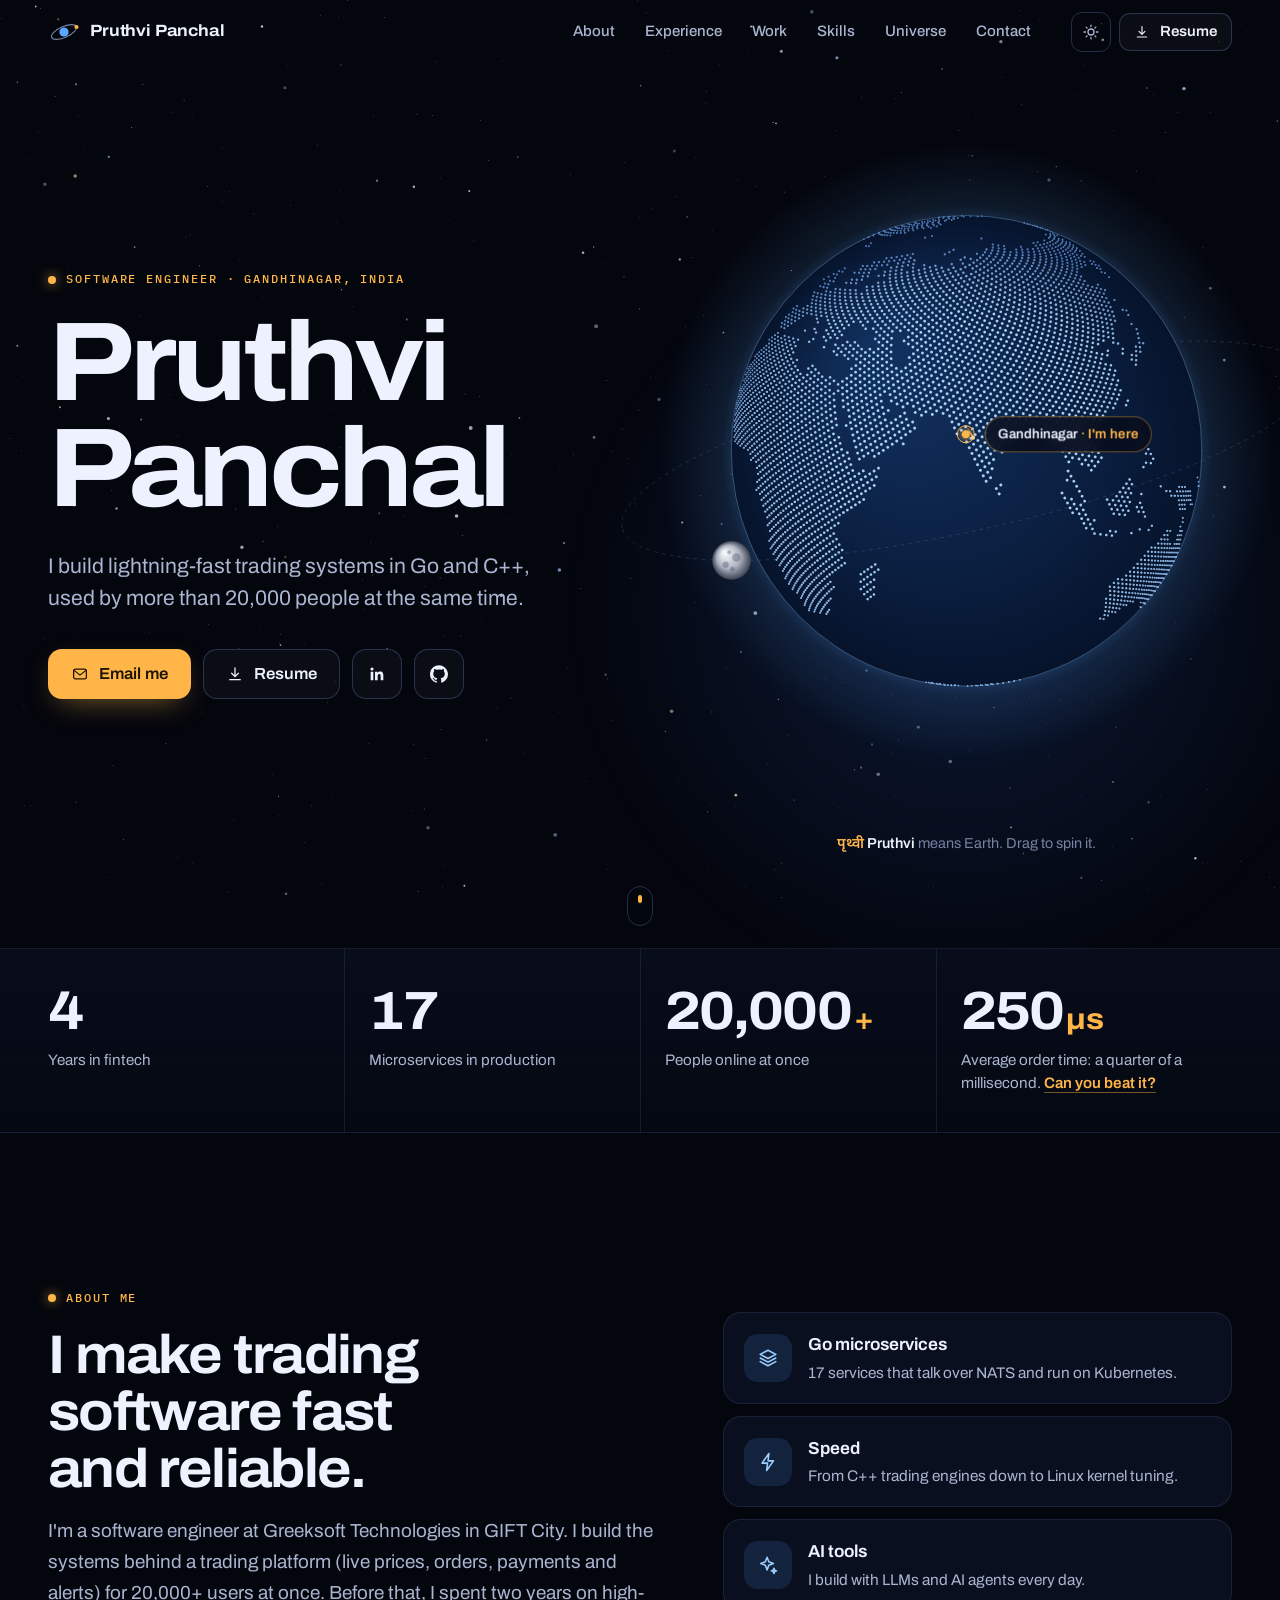
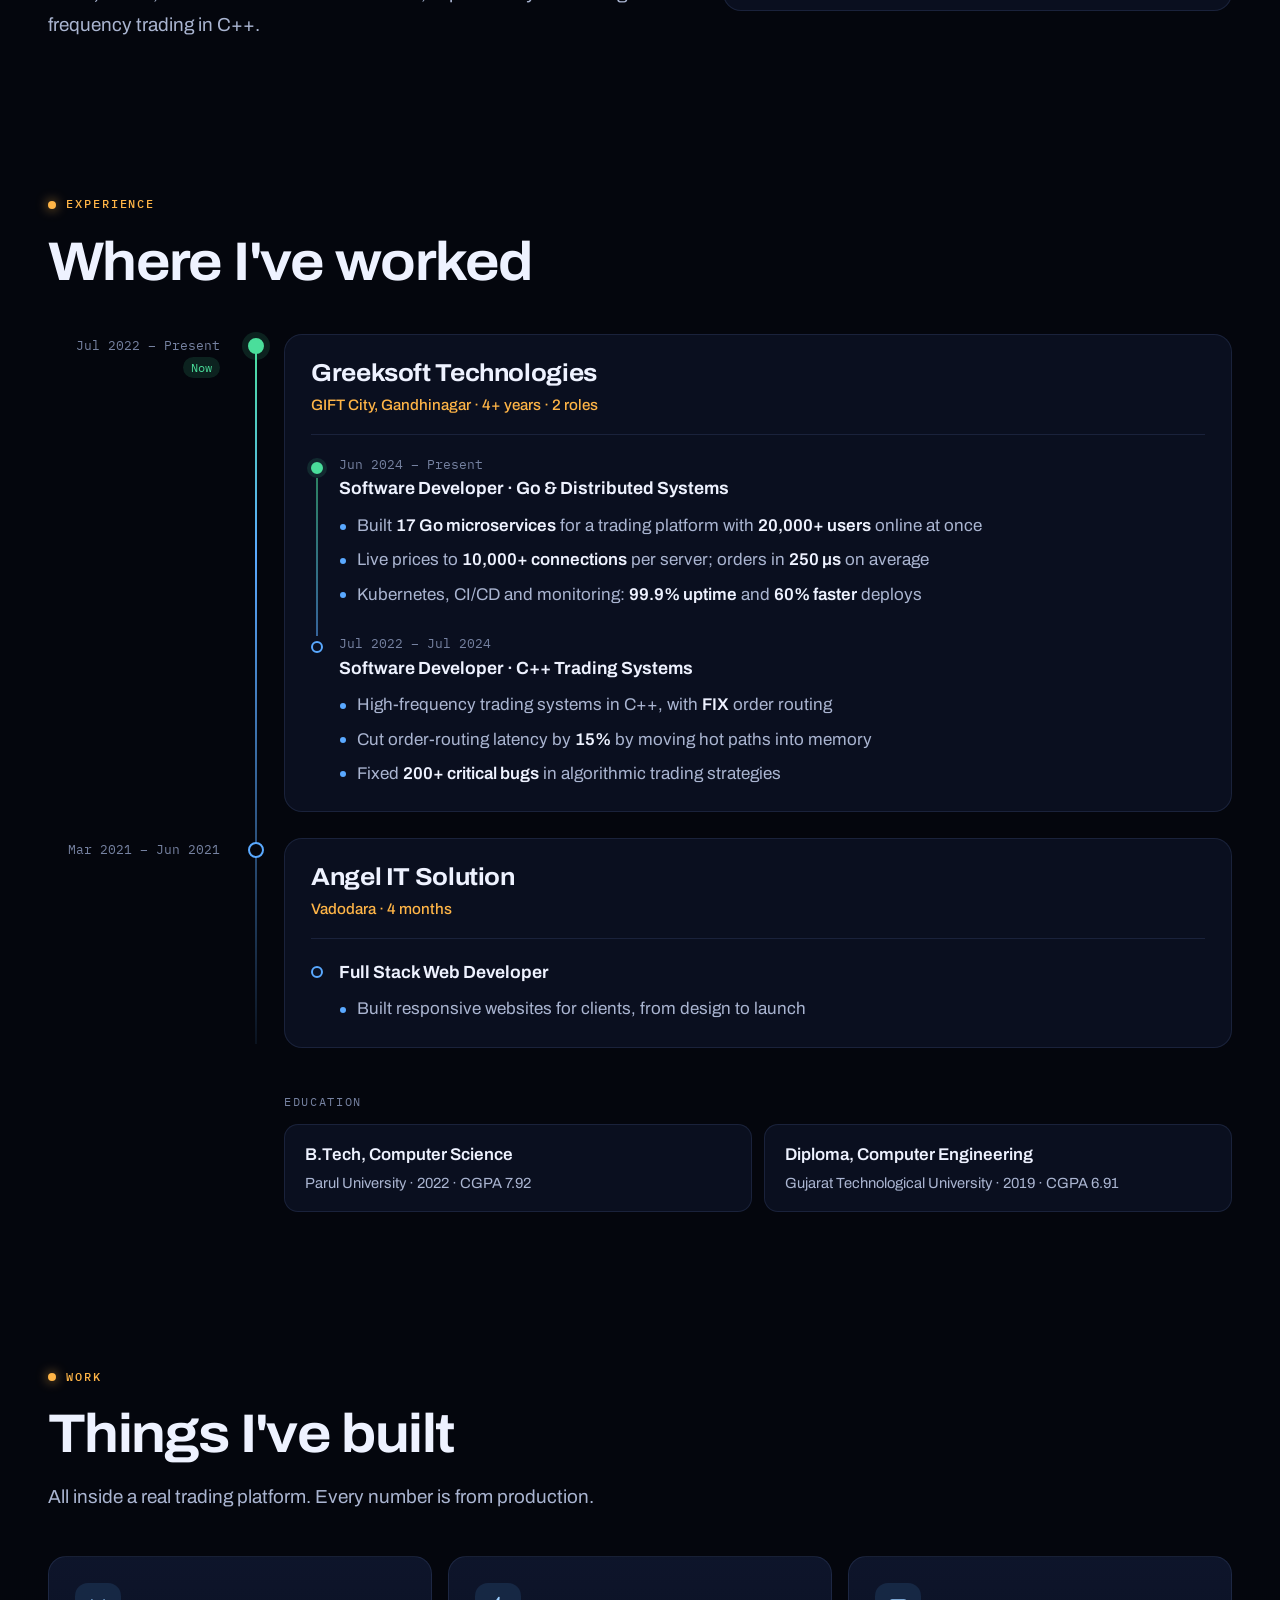
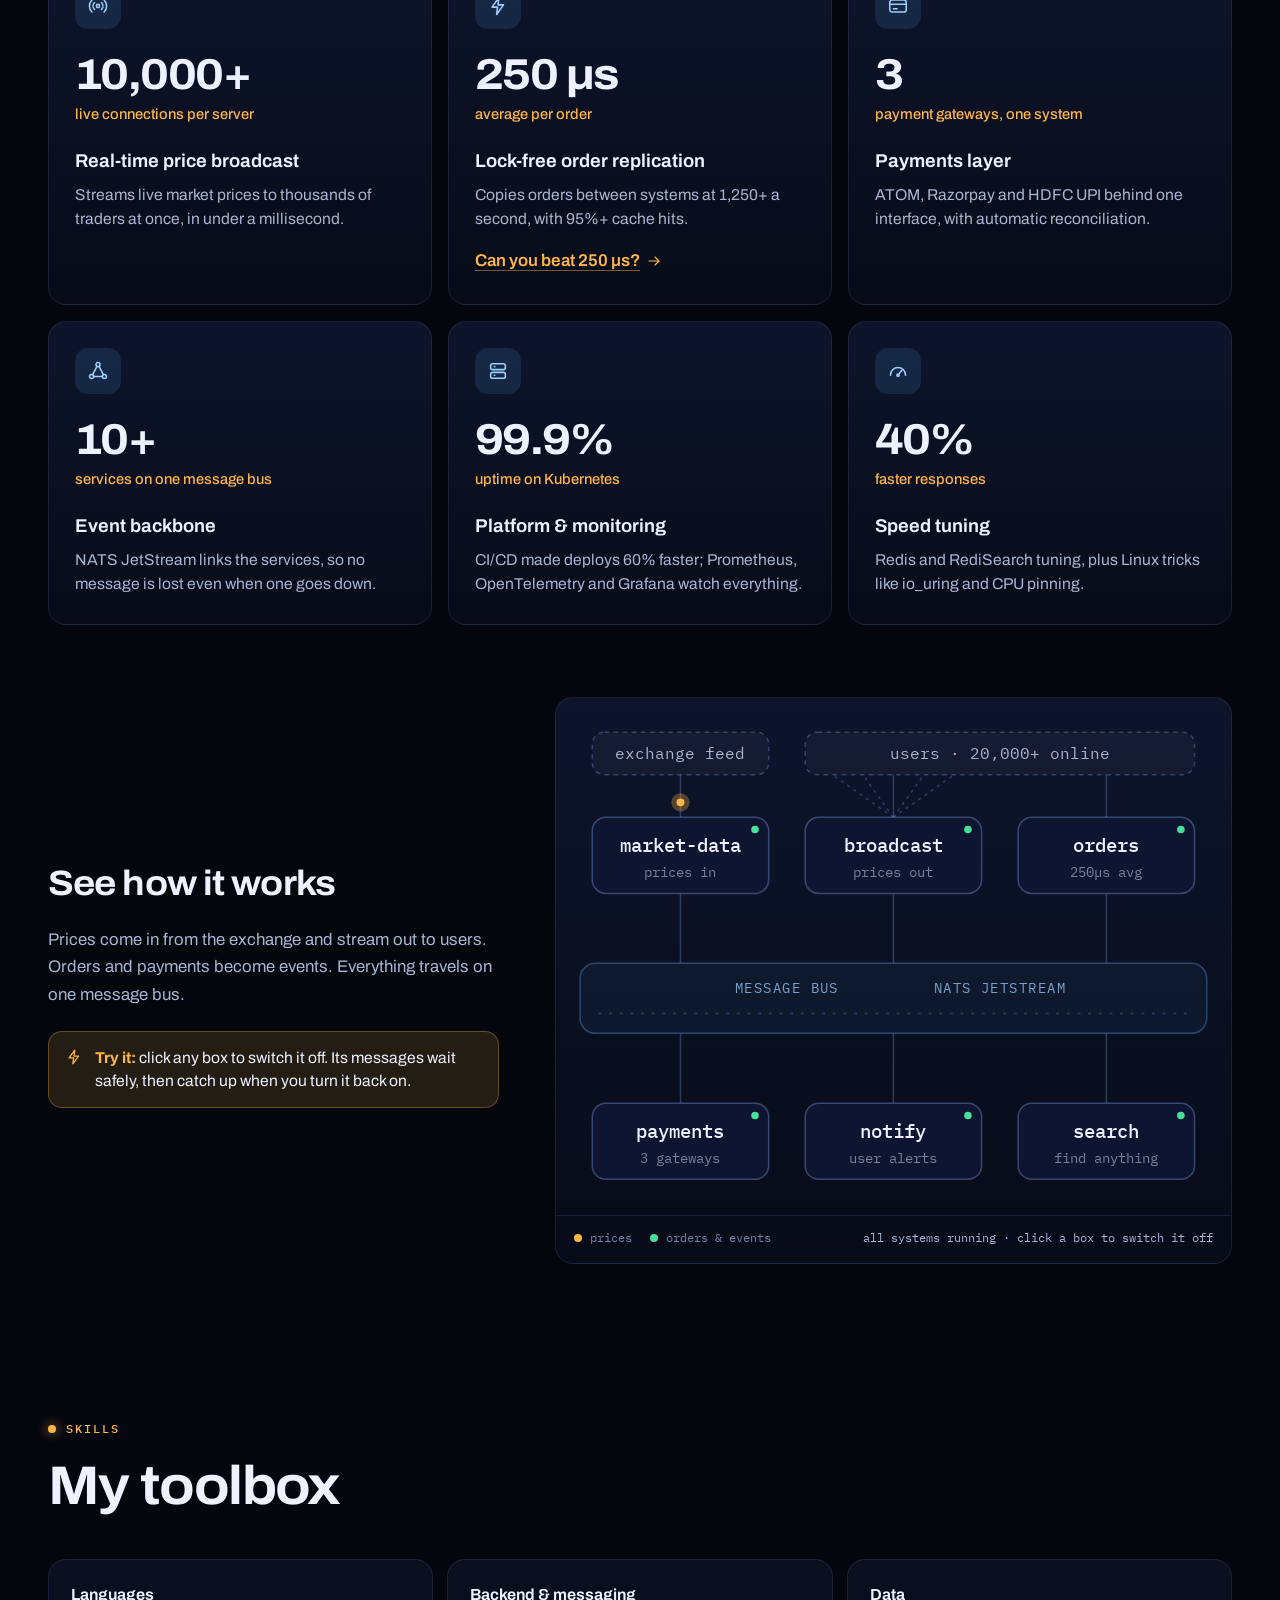
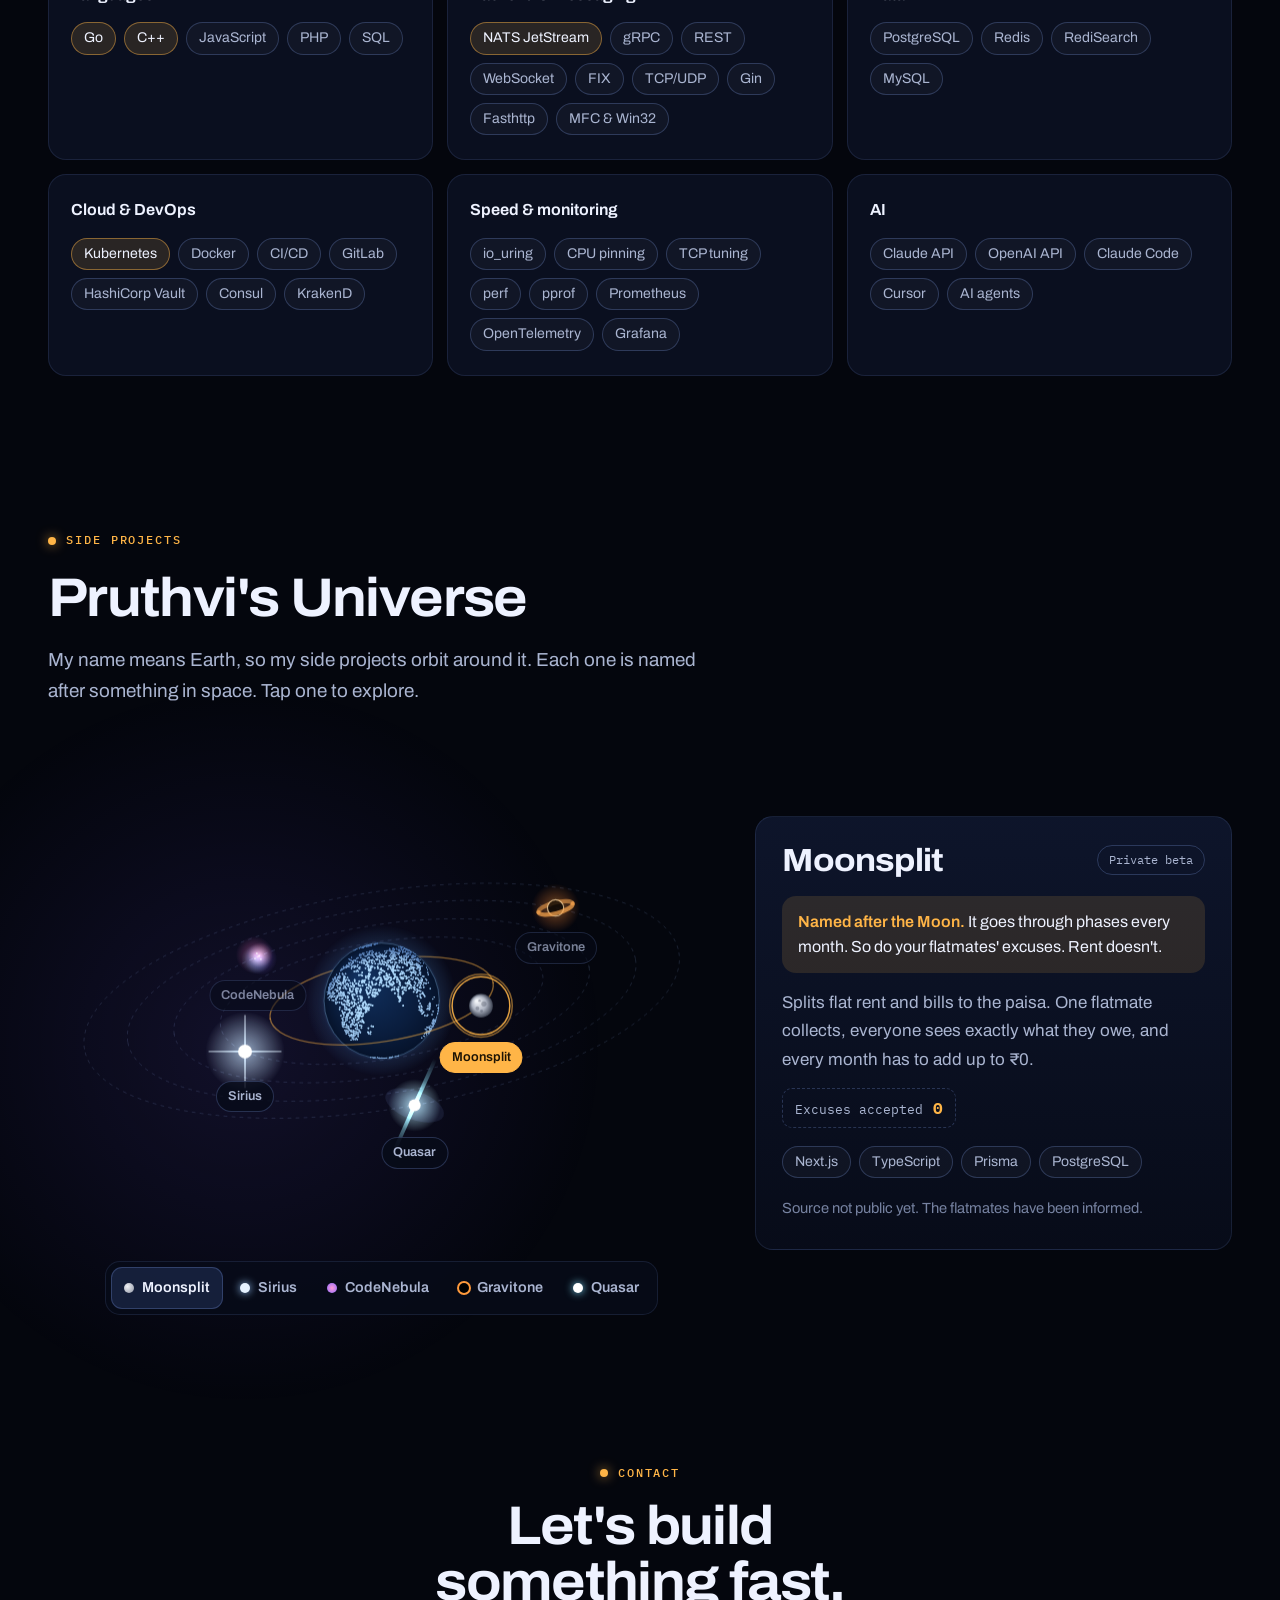
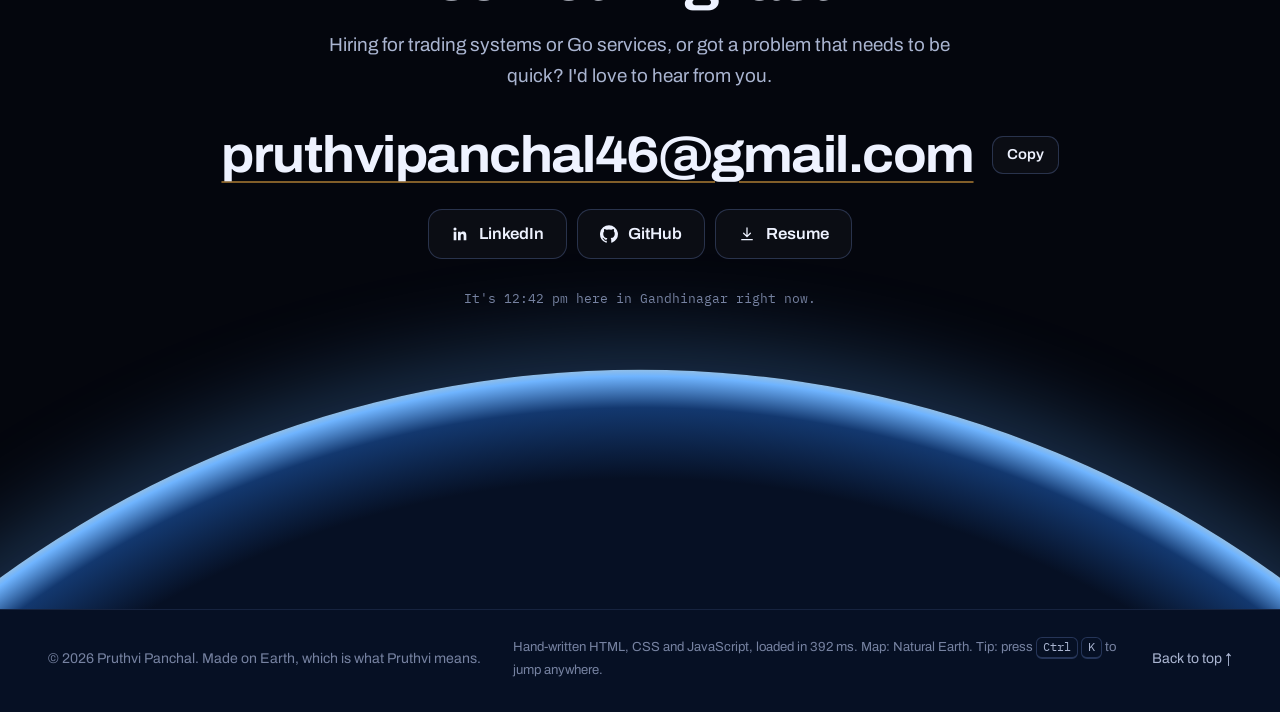
==== index.html @ 4b70c5c8 "Launch portfolio Pruthvi means Earth, so the site opens on a spinning dotted Earth with Gandhinagar " ====
<!doctype html>
<html lang="en">
<head>
  <meta charset="utf-8">
  <meta name="viewport" content="width=device-width, initial-scale=1">
  <title>Pruthvi Panchal | Software Engineer, Go &amp; C++ Trading Systems</title>
  <meta name="description" content="Software engineer with 4 years in fintech. I build real-time trading systems in Go and C++: 17 microservices serving 20,000+ people at once, with orders handled in 250 microseconds.">
  <meta name="author" content="Pruthvi Panchal">
  <link rel="canonical" href="https://pruthvip.tech/">
  <meta name="color-scheme" content="dark light">
  <meta name="theme-color" content="#04060D">

  <meta property="og:type" content="profile">
  <meta property="og:site_name" content="pruthvip.tech">
  <meta property="og:url" content="https://pruthvip.tech/">
  <meta property="og:title" content="Pruthvi Panchal | Software Engineer">
  <meta property="og:description" content="I build lightning-fast trading systems in Go and C++: 17 microservices, 20,000+ people online at once, 250µs per order.">
  <meta property="og:image" content="https://pruthvip.tech/assets/og-image.png">
  <meta property="og:image:width" content="1200">
  <meta property="og:image:height" content="630">
  <meta property="og:image:alt" content="Pruthvi Panchal, software engineer, beside a glowing dotted Earth with Gandhinagar marked">
  <meta property="profile:first_name" content="Pruthvi">
  <meta property="profile:last_name" content="Panchal">
  <meta name="twitter:card" content="summary_large_image">
  <meta name="twitter:title" content="Pruthvi Panchal | Software Engineer">
  <meta name="twitter:description" content="I build lightning-fast trading systems in Go and C++: 17 microservices, 20,000+ people online at once, 250µs per order.">
  <meta name="twitter:image" content="https://pruthvip.tech/assets/og-image.png">

  <link rel="icon" href="favicon.ico" sizes="32x32">
  <link rel="icon" href="favicon.svg" type="image/svg+xml">
  <link rel="apple-touch-icon" href="apple-touch-icon.png">

  <link rel="preconnect" href="https://fonts.googleapis.com">
  <link rel="preconnect" href="https://fonts.gstatic.com" crossorigin>
  <link rel="stylesheet" href="https://fonts.googleapis.com/css2?family=Archivo:wdth,wght@62..125,100..900&family=IBM+Plex+Mono:wght@400;500&display=swap">
  <link rel="stylesheet" href="https://fonts.googleapis.com/css2?family=Noto+Sans+Devanagari:wght@600&text=%E0%A4%AA%E0%A5%83%E0%A4%A5%E0%A5%8D%E0%A4%B5%E0%A5%80&display=swap">
  <link rel="stylesheet" href="assets/css/style.css">

  <script>
    // Interactive extras only show once scripts run. A saved light theme applies
    // before first paint, so the page never flashes the wrong colours.
    (function () {
      document.documentElement.classList.add('js');
      try { if (localStorage.getItem('pu-theme') === 'light') document.documentElement.setAttribute('data-theme', 'light'); } catch (e) {}
    })();
  </script>
  <script src="assets/js/earth-data.js" defer></script>
  <script src="assets/js/main.js" defer></script>

  <script type="application/ld+json">
  {
    "@context": "https://schema.org",
    "@type": "Person",
    "name": "Pruthvi Panchal",
    "url": "https://pruthvip.tech/",
    "image": "https://pruthvip.tech/assets/og-image.png",
    "jobTitle": "Software Engineer",
    "worksFor": { "@type": "Organization", "name": "Greeksoft Technologies" },
    "address": { "@type": "PostalAddress", "addressLocality": "Gandhinagar", "addressRegion": "Gujarat", "addressCountry": "IN" },
    "email": "mailto:pruthvipanchal46@gmail.com",
    "alumniOf": [
      { "@type": "CollegeOrUniversity", "name": "Parul University" },
      { "@type": "CollegeOrUniversity", "name": "Gujarat Technological University" }
    ],
    "knowsAbout": ["Go", "C++", "Distributed systems", "Microservices", "Low-latency systems", "High-frequency trading", "NATS JetStream", "Kubernetes", "Redis", "PostgreSQL", "FIX protocol"],
    "sameAs": ["https://linkedin.com/in/pruthvipanchal", "https://github.com/pruthvipanchal"]
  }
  </script>
</head>
<body>
  <svg class="sprite" aria-hidden="true" focusable="false">
    <symbol id="i-arrow-r" viewBox="0 0 24 24"><path d="M4.5 12h15M13.5 6l6 6-6 6"/></symbol>
    <symbol id="i-arrow-ur" viewBox="0 0 24 24"><path d="M7 17 17 7M8.5 7H17v8.5"/></symbol>
    <symbol id="i-download" viewBox="0 0 24 24"><path d="M12 4v11.5M7.5 11 12 15.5 16.5 11M5 19.5h14"/></symbol>
    <symbol id="i-sun" viewBox="0 0 24 24"><circle cx="12" cy="12" r="4"/><path d="M12 2.75v2M12 19.25v2M5.46 5.46l1.41 1.41M17.13 17.13l1.41 1.41M2.75 12h2M19.25 12h2M5.46 18.54l1.41-1.41M17.13 6.87l1.41-1.41"/></symbol>
    <symbol id="i-moon" viewBox="0 0 24 24"><path d="M20 14.6A8.25 8.25 0 0 1 9.4 4 8.25 8.25 0 1 0 20 14.6Z"/></symbol>
    <symbol id="i-menu" viewBox="0 0 24 24"><path d="M4 8h16M4 16h16"/></symbol>
    <symbol id="i-close" viewBox="0 0 24 24"><path d="M6 6l12 12M18 6 6 18"/></symbol>
    <symbol id="i-mail" viewBox="0 0 24 24"><rect x="3.5" y="5.5" width="17" height="13" rx="2.5"/><path d="m4.5 7.5 7.5 6 7.5-6"/></symbol>
    <symbol id="i-terminal" viewBox="0 0 24 24"><path d="M4.5 7.5 9 12l-4.5 4.5M11.5 16.5h8"/></symbol>
    <symbol id="i-rotate" viewBox="0 0 24 24"><path d="M20 12a8 8 0 1 1-2.34-5.66"/><path d="M20 4.5v4h-4"/></symbol>
    <symbol id="i-broadcast" viewBox="0 0 24 24"><circle cx="12" cy="12" r="1.8"/><path d="M8.2 15.8a5.4 5.4 0 0 1 0-7.6M15.8 8.2a5.4 5.4 0 0 1 0 7.6M5.4 18.6a9.3 9.3 0 0 1 0-13.2M18.6 5.4a9.3 9.3 0 0 1 0 13.2"/></symbol>
    <symbol id="i-bolt" viewBox="0 0 24 24"><path d="M13 2.75 5.5 13.25h6l-1 8 7.5-10.5h-6l1-8Z"/></symbol>
    <symbol id="i-card" viewBox="0 0 24 24"><rect x="3" y="5.5" width="18" height="13" rx="2.5"/><path d="M3 10h18M7 15h4"/></symbol>
    <symbol id="i-network" viewBox="0 0 24 24"><circle cx="12" cy="5" r="2.2"/><circle cx="5" cy="18" r="2.2"/><circle cx="19" cy="18" r="2.2"/><path d="M10.9 6.9 6.1 16M13.1 6.9 17.9 16M7.2 18h9.6"/></symbol>
    <symbol id="i-server" viewBox="0 0 24 24"><rect x="4" y="4" width="16" height="6.5" rx="2"/><rect x="4" y="13.5" width="16" height="6.5" rx="2"/><path d="M8 7.25h.5M8 16.75h.5"/></symbol>
    <symbol id="i-gauge" viewBox="0 0 24 24"><path d="M3.75 16.5a8.25 8.25 0 1 1 16.5 0"/><path d="m12 16.5 4.25-5.25"/><circle cx="12" cy="16.5" r="1.25"/></symbol>
    <symbol id="i-layers" viewBox="0 0 24 24"><path d="m12 3.5 8.5 4.5-8.5 4.5L3.5 8 12 3.5Z"/><path d="m3.5 12 8.5 4.5 8.5-4.5M3.5 16l8.5 4.5 8.5-4.5"/></symbol>
    <symbol id="i-spark" viewBox="0 0 24 24"><path d="M11 3.5l1.9 5 5 1.9-5 1.9-1.9 5-1.9-5-5-1.9 5-1.9 1.9-5Z"/><path d="M18.5 15.5l.8 2.1 2.1.8-2.1.8-.8 2.1-.8-2.1-2.1-.8 2.1-.8.8-2.1Z"/></symbol>
    <symbol id="i-github" viewBox="0 0 24 24"><path fill="currentColor" stroke="none" d="M12 .3a12 12 0 0 0-3.8 23.38c.6.12.82-.26.82-.58v-2.04c-3.34.73-4.04-1.61-4.04-1.61-.55-1.39-1.34-1.76-1.34-1.76-1.09-.74.08-.73.08-.73 1.2.09 1.84 1.24 1.84 1.24 1.07 1.83 2.81 1.3 3.5 1 .1-.78.42-1.31.76-1.61-2.67-.3-5.47-1.33-5.47-5.93 0-1.31.47-2.38 1.24-3.22-.14-.3-.54-1.52.1-3.18 0 0 1-.32 3.3 1.23a11.5 11.5 0 0 1 6 0c2.28-1.55 3.29-1.23 3.29-1.23.64 1.66.24 2.88.12 3.18a4.65 4.65 0 0 1 1.23 3.22c0 4.61-2.8 5.63-5.48 5.92.42.36.81 1.1.81 2.22v3.29c0 .32.21.7.82.58A12 12 0 0 0 12 .3"/></symbol>
    <symbol id="i-linkedin" viewBox="0 0 24 24"><path fill="currentColor" stroke="none" d="M20.45 20.45h-3.56v-5.57c0-1.33-.02-3.04-1.85-3.04-1.85 0-2.13 1.45-2.13 2.94v5.67H9.35V9h3.41v1.56h.05c.48-.9 1.64-1.85 3.37-1.85 3.6 0 4.27 2.37 4.27 5.46v6.28ZM5.34 7.43a2.06 2.06 0 1 1 0-4.13 2.06 2.06 0 0 1 0 4.13Zm1.78 13.02H3.56V9h3.56v11.45Z"/></symbol>
  </svg>

  <a class="skip-link" href="#main">Skip to content</a>
  <canvas class="stars" data-stars aria-hidden="true"></canvas>

  <header class="bar" data-header>
    <div class="wrap bar-inner">
      <a class="mark" href="#top" aria-label="Pruthvi Panchal, back to top">
        <svg class="mark-svg" viewBox="0 0 32 32" aria-hidden="true">
          <ellipse class="mark-orbit" cx="16" cy="16" rx="13.5" ry="5.4" transform="rotate(-24 16 16)"/>
          <circle class="mark-earth" cx="16" cy="16" r="4.6"/>
          <circle class="mark-moon" cx="28.5" cy="11" r="2.1"/>
        </svg>
        <span class="mark-name">Pruthvi Panchal</span>
      </a>

      <nav class="nav" id="site-nav" aria-label="Primary">
        <ul>
          <li><a href="#about">About</a></li>
          <li><a href="#experience">Experience</a></li>
          <li><a href="#work">Work</a></li>
          <li><a href="#skills">Skills</a></li>
          <li><a href="#universe">Universe</a></li>
          <li><a href="#contact">Contact</a></li>
        </ul>
      </nav>

      <div class="bar-actions">
        <button class="icon-btn js-only" type="button" data-theme-toggle aria-label="Switch to light theme">
          <svg class="icon icon-sun" aria-hidden="true"><use href="#i-sun"/></svg>
          <svg class="icon icon-moon" aria-hidden="true"><use href="#i-moon"/></svg>
        </button>
        <a class="btn btn-small btn-ghost bar-resume" href="assets/Pruthvi-Panchal-Resume.pdf" download>
          <svg class="icon" aria-hidden="true"><use href="#i-download"/></svg>Resume
        </a>
        <button class="icon-btn menu-toggle js-only" type="button" data-menu-toggle aria-controls="site-nav" aria-expanded="false" aria-label="Open menu">
          <svg class="icon icon-menu" aria-hidden="true"><use href="#i-menu"/></svg>
          <svg class="icon icon-close" aria-hidden="true"><use href="#i-close"/></svg>
        </button>
      </div>
    </div>
  </header>

  <main id="main">
    <!-- Hero: Pruthvi means Earth, so the site opens on it -->
    <section class="hero" id="top" aria-labelledby="hero-title">
      <div class="wrap hero-grid">
        <div class="hero-copy">
          <p class="kicker hero-kicker">Software engineer · Gandhinagar, India</p>
          <h1 id="hero-title" class="hero-title"><span class="line"><span>Pruthvi</span></span><span class="line"><span>Panchal</span></span></h1>
          <p class="hero-lead">I build lightning-fast trading systems in Go and C++, used by more than 20,000 people at the same time.</p>
          <div class="hero-actions">
            <a class="btn btn-primary" href="mailto:pruthvipanchal46@gmail.com">
              <svg class="icon" aria-hidden="true"><use href="#i-mail"/></svg>Email me
            </a>
            <a class="btn btn-ghost" href="assets/Pruthvi-Panchal-Resume.pdf" download>
              <svg class="icon" aria-hidden="true"><use href="#i-download"/></svg>Resume
            </a>
            <a class="btn btn-ghost btn-square" href="https://linkedin.com/in/pruthvipanchal" target="_blank" rel="noopener" aria-label="LinkedIn profile">
              <svg class="icon" aria-hidden="true"><use href="#i-linkedin"/></svg>
            </a>
            <a class="btn btn-ghost btn-square" href="https://github.com/pruthvipanchal" target="_blank" rel="noopener" aria-label="GitHub profile">
              <svg class="icon" aria-hidden="true"><use href="#i-github"/></svg>
            </a>
          </div>
        </div>

        <div class="hero-earth" data-earth-stage>
          <canvas class="earth-canvas js-only" data-earth role="img" aria-label="A glowing dotted Earth, turned to show India, with Gandhinagar marked. Drag to spin it."></canvas>
          <button class="earth-pin js-only" type="button" data-pin hidden aria-describedby="pin-tip">
            <span class="pin-dot" aria-hidden="true"></span>
            <span class="pin-label">Gandhinagar <b>· I'm here</b></span>
          </button>
          <p class="pin-tip" id="pin-tip" role="tooltip" data-pin-tip hidden>Gandhinagar, Gujarat. I live here and work in GIFT City, India's international finance hub.</p>
          <div class="earth-fallback" aria-hidden="true"></div>
          <p class="earth-hint"><span class="deva" lang="hi">पृथ्वी</span> <b>Pruthvi</b> means Earth.<span class="js-only"> Drag to spin it.</span></p>
        </div>
      </div>
      <a class="scroll-cue" href="#about" aria-label="Scroll to About"><span></span></a>
    </section>

    <!-- At a glance -->
    <section class="stats" aria-label="At a glance">
      <div class="wrap stats-grid">
        <div class="stat" data-reveal>
          <p class="stat-num"><span data-count="4">4</span></p>
          <p class="stat-label">Years in fintech</p>
        </div>
        <div class="stat" data-reveal>
          <p class="stat-num"><span data-count="17">17</span></p>
          <p class="stat-label">Microservices in production</p>
        </div>
        <div class="stat" data-reveal>
          <p class="stat-num"><span data-count="20000">20,000</span><i>+</i></p>
          <p class="stat-label">People online at once</p>
        </div>
        <div class="stat" data-reveal>
          <p class="stat-num"><span data-count="250">250</span><i>µs</i></p>
          <p class="stat-label">Average order time: a quarter of a millisecond. <button class="link-btn js-only" type="button" data-race-open>Can you beat it?</button></p>
        </div>
      </div>
    </section>

    <!-- About -->
    <section class="section" id="about" aria-labelledby="about-title">
      <div class="wrap about-grid">
        <div data-reveal>
          <p class="kicker">About me</p>
          <h2 id="about-title">I make trading software fast and reliable.</h2>
          <p class="lead">I'm a software engineer at Greeksoft Technologies in GIFT City. I build the systems behind a trading platform (live prices, orders, payments and alerts) for 20,000+ users at once. Before that, I spent two years on high-frequency trading in C++.</p>
        </div>
        <ul class="focus">
          <li data-reveal>
            <span class="focus-icon"><svg class="icon" aria-hidden="true"><use href="#i-layers"/></svg></span>
            <div><h3>Go microservices</h3><p>17 services that talk over NATS and run on Kubernetes.</p></div>
          </li>
          <li data-reveal>
            <span class="focus-icon"><svg class="icon" aria-hidden="true"><use href="#i-bolt"/></svg></span>
            <div><h3>Speed</h3><p>From C++ trading engines down to Linux kernel tuning.</p></div>
          </li>
          <li data-reveal>
            <span class="focus-icon"><svg class="icon" aria-hidden="true"><use href="#i-spark"/></svg></span>
            <div><h3>AI tools</h3><p>I build with LLMs and AI agents every day.</p></div>
          </li>
        </ul>
      </div>
    </section>

    <!-- Experience -->
    <section class="section" id="experience" aria-labelledby="experience-title">
      <div class="wrap">
        <div class="section-head" data-reveal>
          <p class="kicker">Experience</p>
          <h2 id="experience-title">Where I've worked</h2>
        </div>

        <ol class="timeline">
          <li class="tl-item is-now" data-reveal>
            <p class="tl-when"><time datetime="2022-07">Jul 2022</time> – Present <span class="tl-badge">Now</span></p>
            <div class="tl-card">
              <div class="company">
                <h3>Greeksoft Technologies</h3>
                <p class="tl-org"><span>GIFT City, Gandhinagar</span> · <span>4+ years</span> · <span>2 roles</span></p>
              </div>
              <ol class="roles">
                <li class="role is-now">
                  <p class="role-when"><time datetime="2024-06">Jun 2024</time> – Present</p>
                  <h4>Software Developer · Go &amp; Distributed Systems</h4>
                  <ul>
                    <li>Built <b>17 Go microservices</b> for a trading platform with <b>20,000+ users</b> online at once</li>
                    <li>Live prices to <b>10,000+ connections</b> per server; orders in <b>250 µs</b> on average</li>
                    <li>Kubernetes, CI/CD and monitoring: <b>99.9% uptime</b> and <b>60% faster</b> deploys</li>
                  </ul>
                </li>
                <li class="role">
                  <p class="role-when"><time datetime="2022-07">Jul 2022</time> – <time datetime="2024-07">Jul 2024</time></p>
                  <h4>Software Developer · C++ Trading Systems</h4>
                  <ul>
                    <li>High-frequency trading systems in C++, with <b>FIX</b> order routing</li>
                    <li>Cut order-routing latency by <b>15%</b> by moving hot paths into memory</li>
                    <li>Fixed <b>200+ critical bugs</b> in algorithmic trading strategies</li>
                  </ul>
                </li>
              </ol>
            </div>
          </li>
          <li class="tl-item" data-reveal>
            <p class="tl-when"><time datetime="2021-03">Mar 2021</time> – <time datetime="2021-06">Jun 2021</time></p>
            <div class="tl-card">
              <div class="company">
                <h3>Angel IT Solution</h3>
                <p class="tl-org"><span>Vadodara</span> · <span>4 months</span></p>
              </div>
              <ol class="roles">
                <li class="role">
                  <h4>Full Stack Web Developer</h4>
                  <ul>
                    <li>Built responsive websites for clients, from design to launch</li>
                  </ul>
                </li>
              </ol>
            </div>
          </li>
        </ol>

        <div class="edu" data-reveal>
          <p class="edu-title">Education</p>
          <ul>
            <li><b>B.Tech, Computer Science</b><span>Parul University · 2022 · CGPA 7.92</span></li>
            <li><b>Diploma, Computer Engineering</b><span>Gujarat Technological University · 2019 · CGPA 6.91</span></li>
          </ul>
        </div>
      </div>
    </section>

    <!-- Work -->
    <section class="section" id="work" aria-labelledby="work-title">
      <div class="wrap">
        <div class="section-head" data-reveal>
          <p class="kicker">Work</p>
          <h2 id="work-title">Things I've built</h2>
          <p class="lead">All inside a real trading platform. Every number is from production.</p>
        </div>

        <ul class="cards">
          <li class="card" data-reveal>
            <span class="card-icon"><svg class="icon" aria-hidden="true"><use href="#i-broadcast"/></svg></span>
            <p class="card-num">10,000+</p>
            <p class="card-unit">live connections per server</p>
            <h3>Real-time price broadcast</h3>
            <p>Streams live market prices to thousands of traders at once, in under a millisecond.</p>
          </li>
          <li class="card" data-reveal>
            <span class="card-icon"><svg class="icon" aria-hidden="true"><use href="#i-bolt"/></svg></span>
            <p class="card-num">250 µs</p>
            <p class="card-unit">average per order</p>
            <h3>Lock-free order replication</h3>
            <p>Copies orders between systems at 1,250+ a second, with 95%+ cache hits.</p>
            <button class="link-btn js-only" type="button" data-race-open>Can you beat 250 µs?<svg class="icon" aria-hidden="true"><use href="#i-arrow-r"/></svg></button>
          </li>
          <li class="card" data-reveal>
            <span class="card-icon"><svg class="icon" aria-hidden="true"><use href="#i-card"/></svg></span>
            <p class="card-num">3</p>
            <p class="card-unit">payment gateways, one system</p>
            <h3>Payments layer</h3>
            <p>ATOM, Razorpay and HDFC UPI behind one interface, with automatic reconciliation.</p>
          </li>
          <li class="card" data-reveal>
            <span class="card-icon"><svg class="icon" aria-hidden="true"><use href="#i-network"/></svg></span>
            <p class="card-num">10+</p>
            <p class="card-unit">services on one message bus</p>
            <h3>Event backbone</h3>
            <p>NATS JetStream links the services, so no message is lost even when one goes down.</p>
          </li>
          <li class="card" data-reveal>
            <span class="card-icon"><svg class="icon" aria-hidden="true"><use href="#i-server"/></svg></span>
            <p class="card-num">99.9%</p>
            <p class="card-unit">uptime on Kubernetes</p>
            <h3>Platform &amp; monitoring</h3>
            <p>CI/CD made deploys 60% faster; Prometheus, OpenTelemetry and Grafana watch everything.</p>
          </li>
          <li class="card" data-reveal>
            <span class="card-icon"><svg class="icon" aria-hidden="true"><use href="#i-gauge"/></svg></span>
            <p class="card-num">40%</p>
            <p class="card-unit">faster responses</p>
            <h3>Speed tuning</h3>
            <p>Redis and RediSearch tuning, plus Linux tricks like io_uring and CPU pinning.</p>
          </li>
        </ul>

        <div class="how">
          <div class="how-copy" data-reveal>
            <h3>See how it works</h3>
            <p>Prices come in from the exchange and stream out to users. Orders and payments become events. Everything travels on one message bus.</p>
            <p class="how-try js-only"><svg class="icon" aria-hidden="true"><use href="#i-bolt"/></svg><span><b>Try it:</b> click any box to switch it off. Its messages wait safely, then catch up when you turn it back on.</span></p>
          </div>

          <figure class="topo" data-reveal aria-label="Diagram of the trading platform: market data and order events moving between Go microservices over a NATS JetStream bus">
            <svg class="topo-svg" viewBox="0 0 420 316" aria-hidden="true">
              <g class="t-links">
                <path d="M70 36V64M210 36V64M350 36V64M70 114V160M210 114V160M350 114V160M70 206V252M210 206V252M350 206V252"/>
                <path class="t-fan" d="M210 64L170 36M210 64L190 36M210 64L230 36M210 64L250 36"/>
              </g>
              <g class="t-ext">
                <rect x="12" y="8" width="116" height="28" rx="8"/>
                <text x="70" y="25.7">exchange feed</text>
                <rect x="152" y="8" width="256" height="28" rx="8"/>
                <text x="280" y="25.7">users · 20,000+ online</text>
              </g>
              <rect class="t-bus" x="4" y="160" width="412" height="46" rx="10"/>
              <text class="t-bus-label" x="140" y="179.3">MESSAGE BUS</text>
              <text class="t-bus-label" x="280" y="179.3">NATS JETSTREAM</text>
              <path class="t-lane" d="M16 193H404"/>

              <g class="t-node" data-node="md"><rect x="12" y="64" width="116" height="50" rx="9"/><text class="t-name" x="70" y="87">market-data</text><text class="t-sub" x="70" y="103">prices in</text><circle class="t-ok" cx="119" cy="72" r="2.5"/></g>
              <g class="t-node" data-node="bc"><rect x="152" y="64" width="116" height="50" rx="9"/><text class="t-name" x="210" y="87">broadcast</text><text class="t-sub" x="210" y="103">prices out</text><circle class="t-ok" cx="259" cy="72" r="2.5"/></g>
              <g class="t-node" data-node="or"><rect x="292" y="64" width="116" height="50" rx="9"/><text class="t-name" x="350" y="87">orders</text><text class="t-sub" x="350" y="103">250µs avg</text><circle class="t-ok" cx="399" cy="72" r="2.5"/></g>
              <g class="t-node" data-node="pay"><rect x="12" y="252" width="116" height="50" rx="9"/><text class="t-name" x="70" y="275">payments</text><text class="t-sub" x="70" y="291">3 gateways</text><circle class="t-ok" cx="119" cy="260" r="2.5"/></g>
              <g class="t-node" data-node="nt"><rect x="152" y="252" width="116" height="50" rx="9"/><text class="t-name" x="210" y="275">notify</text><text class="t-sub" x="210" y="291">user alerts</text><circle class="t-ok" cx="259" cy="260" r="2.5"/></g>
              <g class="t-node" data-node="sr"><rect x="292" y="252" width="116" height="50" rx="9"/><text class="t-name" x="350" y="275">search</text><text class="t-sub" x="350" y="291">find anything</text><circle class="t-ok" cx="399" cy="260" r="2.5"/></g>

              <g class="t-packets"></g>
            </svg>
            <figcaption class="topo-foot">
              <span class="legend"><i class="lg lg-md"></i>prices</span>
              <span class="legend"><i class="lg lg-ev"></i>orders &amp; events</span>
              <span class="topo-note" data-topo-status>all systems running</span>
            </figcaption>
          </figure>
        </div>
      </div>
    </section>

    <!-- Skills -->
    <section class="section" id="skills" aria-labelledby="skills-title">
      <div class="wrap">
        <div class="section-head" data-reveal>
          <p class="kicker">Skills</p>
          <h2 id="skills-title">My toolbox</h2>
        </div>

        <div class="skills">
          <div class="skill-group" data-reveal>
            <h3>Languages</h3>
            <ul class="chips"><li class="is-key">Go</li><li class="is-key">C++</li><li>JavaScript</li><li>PHP</li><li>SQL</li></ul>
          </div>
          <div class="skill-group" data-reveal>
            <h3>Backend &amp; messaging</h3>
            <ul class="chips"><li class="is-key">NATS JetStream</li><li>gRPC</li><li>REST</li><li>WebSocket</li><li>FIX</li><li>TCP/UDP</li><li>Gin</li><li>Fasthttp</li><li>MFC &amp; Win32</li></ul>
          </div>
          <div class="skill-group" data-reveal>
            <h3>Data</h3>
            <ul class="chips"><li>PostgreSQL</li><li>Redis</li><li>RediSearch</li><li>MySQL</li></ul>
          </div>
          <div class="skill-group" data-reveal>
            <h3>Cloud &amp; DevOps</h3>
            <ul class="chips"><li class="is-key">Kubernetes</li><li>Docker</li><li>CI/CD</li><li>GitLab</li><li>HashiCorp Vault</li><li>Consul</li><li>KrakenD</li></ul>
          </div>
          <div class="skill-group" data-reveal>
            <h3>Speed &amp; monitoring</h3>
            <ul class="chips"><li>io_uring</li><li>CPU pinning</li><li>TCP tuning</li><li>perf</li><li>pprof</li><li>Prometheus</li><li>OpenTelemetry</li><li>Grafana</li></ul>
          </div>
          <div class="skill-group" data-reveal>
            <h3>AI</h3>
            <ul class="chips"><li>Claude API</li><li>OpenAI API</li><li>Claude Code</li><li>Cursor</li><li>AI agents</li></ul>
          </div>
        </div>
      </div>
    </section>

    <!-- Pruthvi's Universe: side projects orbit the Earth -->
    <section class="section universe" id="universe" aria-labelledby="universe-title">
      <div class="wrap">
        <div class="section-head" data-reveal>
          <p class="kicker">Side projects</p>
          <h2 id="universe-title">Pruthvi's Universe</h2>
          <p class="lead">My name means Earth, so my side projects orbit around it. Each one is named after something in space.<span class="js-only"> Tap one to explore.</span></p>
        </div>

        <div class="uni">
          <div class="uni-main">
            <div class="orbit-stage js-only" data-orbit-stage>
              <canvas class="orbit-canvas" data-orbit aria-hidden="true"></canvas>
              <div class="orbit-labels" data-orbit-labels></div>
            </div>

            <div class="tabs js-only" role="tablist" aria-label="Side projects" data-tabs>
              <button type="button" role="tab" id="tab-moonsplit" aria-controls="moonsplit" aria-selected="true" data-tab="moonsplit"><i class="tab-dot dot-moon"></i>Moonsplit</button>
              <button type="button" role="tab" id="tab-sirius" aria-controls="sirius" aria-selected="false" tabindex="-1" data-tab="sirius"><i class="tab-dot dot-star"></i>Sirius</button>
              <button type="button" role="tab" id="tab-codenebula" aria-controls="codenebula" aria-selected="false" tabindex="-1" data-tab="codenebula"><i class="tab-dot dot-nebula"></i>CodeNebula</button>
              <button type="button" role="tab" id="tab-gravitone" aria-controls="gravitone" aria-selected="false" tabindex="-1" data-tab="gravitone"><i class="tab-dot dot-hole"></i>Gravitone</button>
              <button type="button" role="tab" id="tab-quasar" aria-controls="quasar" aria-selected="false" tabindex="-1" data-tab="quasar"><i class="tab-dot dot-quasar"></i>Quasar</button>
            </div>
          </div>

          <div class="panels">
              <article class="project" id="moonsplit" role="tabpanel" aria-labelledby="tab-moonsplit" data-body="moon">
                <div class="project-top"><h3>Moonsplit</h3><span class="status">Private beta</span></div>
                <p class="named"><span>Named after the Moon.</span> It goes through phases every month. So do your flatmates' excuses. Rent doesn't.</p>
                <p>Splits flat rent and bills to the paisa. One flatmate collects, everyone sees exactly what they owe, and every month has to add up to ₹0.</p>
                <p class="fun"><span>Excuses accepted</span><b>0</b></p>
                <ul class="chips"><li>Next.js</li><li>TypeScript</li><li>Prisma</li><li>PostgreSQL</li></ul>
                <p class="project-note">Source not public yet. The flatmates have been informed.</p>
              </article>

              <article class="project" id="sirius" role="tabpanel" aria-labelledby="tab-sirius" data-body="star">
                <div class="project-top"><h3>Sirius</h3><span class="status is-live">Open source</span></div>
                <p class="named"><span>Named after the brightest star in the night sky.</span> It isn't the biggest, just well placed. That's what preparing does.</p>
                <p>My interview-prep notebook: notes with code and maths, flashcards that come back just before you'd forget, and instant search. Everything stays on your own computer.</p>
                <ul class="chips"><li>Go</li><li>Fiber</li><li>SQLite</li><li>React</li></ul>
                <p class="project-links"><a href="https://github.com/pruthvipanchal/Sirius" target="_blank" rel="noopener">Source code<svg class="icon" aria-hidden="true"><use href="#i-arrow-ur"/></svg></a></p>
              </article>

              <article class="project" id="codenebula" role="tabpanel" aria-labelledby="tab-codenebula" data-body="nebula">
                <div class="project-top"><h3>CodeNebula</h3><span class="status is-live">Live</span></div>
                <p class="named"><span>Named after a nebula, where stars are born.</span> This is where programmers start.</p>
                <p>Learn C++, Go and Python one concept at a time: 968 C++ concepts across eight standards, each with a real example you can run. Explore the C++ standards as a 3D galaxy, and run code right in your browser.</p>
                <ul class="chips"><li>C++</li><li>Go</li><li>Python</li><li>Next.js</li><li>Three.js</li></ul>
                <p class="project-links">
                  <a href="https://codenebula-dev.vercel.app/" target="_blank" rel="noopener">Open CodeNebula<svg class="icon" aria-hidden="true"><use href="#i-arrow-ur"/></svg></a>
                  <a href="https://pruthvipanchal.github.io/CodeNebula/" target="_blank" rel="noopener">Reference docs<svg class="icon" aria-hidden="true"><use href="#i-arrow-ur"/></svg></a>
                  <a href="https://github.com/pruthvipanchal/CodeNebula" target="_blank" rel="noopener">Source code<svg class="icon" aria-hidden="true"><use href="#i-arrow-ur"/></svg></a>
                </p>
              </article>

              <article class="project" id="gravitone" role="tabpanel" aria-labelledby="tab-gravitone" data-body="hole">
                <div class="project-top"><h3>Gravitone</h3><span class="status">Private beta</span></div>
                <p class="named"><span>Named after gravity + tone.</span> Gravity holds planets in one orbit; Gravitone holds every phone in the room on one beat.</p>
                <p>Turns every phone and laptop in a room into one big speaker, in sync to the millisecond. Nothing to install.</p>
                <ul class="chips"><li>Go</li><li>WebSocket</li><li>Web Audio</li><li>Next.js</li></ul>
                <p class="project-note">Built on the open-source <a href="https://github.com/freeman-jiang/beatsync" target="_blank" rel="noopener">Beatsync</a>, with a new Go server and design.</p>
              </article>

              <article class="project" id="quasar" role="tabpanel" aria-labelledby="tab-quasar" data-body="quasar">
                <div class="project-top"><h3>Quasar</h3><span class="status">Private MVP</span></div>
                <p class="named"><span>Named after quasars,</span> the brightest beacons in the universe, seen across billions of light-years.</p>
                <p>Scan a QR code and the links and notes you send from your phone appear on your laptop instantly, end-to-end encrypted.</p>
                <ul class="chips"><li>Go</li><li>WebRTC</li><li>WebCrypto</li><li>React</li></ul>
                <p class="project-note">Source not public yet. File sharing is next.</p>
              </article>
          </div>
        </div>
      </div>
    </section>

    <!-- Contact -->
    <section class="section contact" id="contact" aria-labelledby="contact-title">
      <div class="wrap contact-inner" data-reveal>
        <p class="kicker">Contact</p>
        <h2 id="contact-title">Let's build something fast.</h2>
        <p class="lead">Hiring for trading systems or Go services, or got a problem that needs to be quick? I'd love to hear from you.</p>
        <div class="contact-email">
          <a class="email-link" href="mailto:pruthvipanchal46@gmail.com">pruthvipanchal46@gmail.com</a>
          <button class="btn btn-small btn-ghost" type="button" data-copy="pruthvipanchal46@gmail.com">Copy</button>
          <span class="visually-hidden" role="status" data-copy-status></span>
        </div>
        <div class="contact-links">
          <a class="btn btn-ghost" href="https://linkedin.com/in/pruthvipanchal" target="_blank" rel="noopener"><svg class="icon" aria-hidden="true"><use href="#i-linkedin"/></svg>LinkedIn</a>
          <a class="btn btn-ghost" href="https://github.com/pruthvipanchal" target="_blank" rel="noopener"><svg class="icon" aria-hidden="true"><use href="#i-github"/></svg>GitHub</a>
          <a class="btn btn-ghost" href="assets/Pruthvi-Panchal-Resume.pdf" download><svg class="icon" aria-hidden="true"><use href="#i-download"/></svg>Resume</a>
        </div>
        <p class="contact-clock" data-clock>Based in Gandhinagar, India (IST, UTC+05:30)</p>
      </div>
      <div class="horizon" aria-hidden="true"></div>
    </section>
  </main>

  <footer class="foot">
    <div class="wrap foot-inner">
      <p>&copy; <span data-year>2026</span> Pruthvi Panchal. Made on Earth, which is what Pruthvi means.</p>
      <p class="foot-small">Hand-written HTML, CSS and JavaScript<span data-loadtime></span>. Map: Natural Earth.<span class="js-only foot-tip"> Tip: press <kbd>Ctrl</kbd> <kbd>K</kbd> to jump anywhere.</span></p>
      <a class="to-top" href="#top">Back to top ↑</a>
    </div>
  </footer>

  <!-- Command palette (Ctrl/⌘ + K or "/"), built by main.js -->
  <dialog class="palette" data-palette aria-label="Command palette">
    <div class="palette-box">
      <div class="palette-input">
        <svg class="icon" aria-hidden="true"><use href="#i-terminal"/></svg>
        <input type="text" data-palette-input role="combobox" aria-expanded="true" aria-controls="palette-list" aria-autocomplete="list" aria-label="Type a command" placeholder="Jump anywhere, open a project, or try “race”" autocomplete="off" spellcheck="false">
        <kbd>Esc</kbd>
      </div>
      <p class="palette-msg" data-palette-msg role="status" hidden></p>
      <ul class="palette-list" id="palette-list" role="listbox" aria-label="Commands" data-palette-list></ul>
      <p class="palette-foot"><span><kbd>↑</kbd> <kbd>↓</kbd> move</span><span><kbd>Enter</kbd> run</span><span class="palette-psst">psst: try “sudo”</span></p>
    </div>
  </dialog>

  <!-- "Can you beat 250µs?" reaction race -->
  <dialog class="race" data-race aria-labelledby="race-title">
    <div class="race-box">
      <div class="race-head">
        <h2 id="race-title">Can you beat 250 µs?</h2>
        <button class="icon-btn" type="button" data-race-close aria-label="Close"><svg class="icon" aria-hidden="true"><use href="#i-close"/></svg></button>
      </div>
      <p class="race-lead">My order system handles an order in 250 microseconds on average. Hit the pad the moment it turns green.</p>
      <button class="race-pad" type="button" data-race-pad data-state="idle">
        <span class="race-pad-big" data-race-big>Start</span>
        <span class="race-pad-small" data-race-small>Click, tap or press Space</span>
      </button>
      <p class="race-verdict" data-race-verdict role="status"></p>
      <dl class="race-stats">
        <div><dt>You</dt><dd data-race-you>—</dd></div>
        <div><dt>My order system</dt><dd>0.25 ms</dd></div>
        <div><dt>Your best</dt><dd data-race-best>—</dd></div>
      </dl>
    </div>
  </dialog>
</body>
</html>
---- assets/css/style.css ----
/* ==========================================================================
   pruthvip.tech: Pruthvi means Earth, so the site is a small planet.
   Night (dark) is the default; data-theme="light" on <html> switches to day.
   main.js draws the stars, the Earth and the projects' orbits.
   ========================================================================== */

:root {
  --font: "Archivo", ui-sans-serif, system-ui, -apple-system, "Segoe UI", Roboto, "Helvetica Neue", Arial, sans-serif;
  --mono: "IBM Plex Mono", ui-monospace, SFMono-Regular, "Cascadia Mono", Menlo, Consolas, monospace;
  --deva: "Noto Sans Devanagari", "Nirmala UI", Mangal, "Kohinoor Devanagari", sans-serif;

  color-scheme: dark;
  --bg: #04060d;
  --surface: rgba(17, 25, 48, .55);
  --surface-2: rgba(28, 40, 74, .7);
  --line: rgba(140, 170, 255, .12);
  --line-2: rgba(140, 170, 255, .24);
  --text: #eef2ff;
  --text-2: #aab5d1;
  --text-3: #7682a1;
  --blue: #5aa9ff;
  --blue-2: #9ccfff;
  --blue-soft: rgba(90, 169, 255, .13);
  --amber: #ffb547;
  --amber-2: #ffc96e;
  --amber-ink: #1d1404;
  --amber-text: #ffb547;
  --amber-soft: rgba(255, 181, 71, .13);
  --green: #4ade9b;
  --green-soft: rgba(74, 222, 155, .13);
  --red: #ff6b6b;
  --red-soft: rgba(255, 107, 107, .13);

  --bar-bg: rgba(4, 6, 13, .74);
  --bar-solid: rgba(4, 6, 13, .96);
  --hover: rgba(255, 255, 255, .05);
  --ghost: rgba(255, 255, 255, .03);
  --chip-strong: rgba(8, 12, 26, .8);
  --tip-bg: rgba(8, 12, 26, .95);
  --band: linear-gradient(180deg, rgba(14, 22, 44, .45), rgba(10, 16, 32, .25));
  --card-bg: linear-gradient(180deg, rgba(24, 36, 70, .52), rgba(12, 18, 36, .52));
  --card-glow: rgba(40, 110, 255, .55);
  --node-fill: #0d1530;
  --queue-fill: #1a0d14;
  --dot-fill: #0b1224;
  --foot-bg: #061024;
  --dialog-bg: #0a1022;
  --hero-glow: rgba(52, 120, 255, .17);
  --horizon: radial-gradient(closest-side, #061024 90%, #13386f 96.5%, #6fb4ff 99.4%, rgba(160, 210, 255, .9) 100%);
  --horizon-glow: rgba(90, 169, 255, .28);

  --bar-h: 64px;
  --radius: 18px;
  --ease: cubic-bezier(.2, .7, .2, 1);
}

/* Day: the same planet in daylight. */
:root[data-theme="light"] {
  color-scheme: light;
  --bg: #f3f6fc;
  --surface: rgba(255, 255, 255, .82);
  --surface-2: #ffffff;
  --line: rgba(22, 44, 96, .1);
  --line-2: rgba(22, 44, 96, .2);
  --text: #0b1530;
  --text-2: #42506f;
  --text-3: #5d6987;
  --blue: #1f6fe0;
  --blue-2: #1557c4;
  --blue-soft: rgba(31, 111, 224, .1);
  --amber-text: #a35a00;
  --amber-soft: rgba(255, 166, 40, .16);
  --green: #0e9a60;
  --green-soft: rgba(14, 154, 96, .12);
  --red: #d33a3a;
  --red-soft: rgba(211, 58, 58, .1);

  --bar-bg: rgba(243, 246, 252, .82);
  --bar-solid: rgba(243, 246, 252, .97);
  --hover: rgba(22, 44, 96, .05);
  --ghost: rgba(255, 255, 255, .7);
  --chip-strong: rgba(255, 255, 255, .94);
  --tip-bg: rgba(255, 255, 255, .98);
  --band: linear-gradient(180deg, rgba(255, 255, 255, .75), rgba(255, 255, 255, .45));
  --card-bg: linear-gradient(180deg, #ffffff, rgba(255, 255, 255, .86));
  --card-glow: rgba(31, 111, 224, .28);
  --node-fill: #ffffff;
  --queue-fill: #fff1f1;
  --dot-fill: #ffffff;
  --foot-bg: #e7eef9;
  --dialog-bg: #ffffff;
  --hero-glow: rgba(80, 140, 255, .16);
  --horizon: radial-gradient(closest-side, #dce9ff 88%, #a3c6ff 96%, #4f93f5 99.3%, rgba(120, 170, 255, .7) 100%);
  --horizon-glow: rgba(79, 147, 245, .25);
}
/* No stars in daylight. */
:root[data-theme="light"] .stars { display: none; }

/* Base ------------------------------------------------------------------ */

*, *::before, *::after { box-sizing: border-box; }

html {
  background: var(--bg);
  -webkit-text-size-adjust: 100%;
  text-size-adjust: 100%;
  scroll-padding-top: calc(var(--bar-h) + 12px);
}

@media (prefers-reduced-motion: no-preference) {
  html { scroll-behavior: smooth; }
}

body {
  margin: 0;
  color: var(--text);
  font-family: var(--font);
  font-size: 1.0625rem;
  line-height: 1.65;
  -webkit-font-smoothing: antialiased;
  -moz-osx-font-smoothing: grayscale;
  overflow-x: hidden;
}

h1, h2, h3, p, ul, ol, dl, dd, figure { margin: 0; }
h1, h2, h3 { font-weight: 650; text-wrap: balance; }
ul, ol { padding: 0; list-style: none; }
img, svg { display: block; max-width: 100%; }
a { color: inherit; text-decoration: none; }
button { font: inherit; color: inherit; background: none; border: 0; padding: 0; cursor: pointer; }
::selection { background: var(--amber); color: var(--amber-ink); }
:focus-visible { outline: 2px solid var(--amber); outline-offset: 3px; border-radius: 6px; }

.wrap { width: min(100% - 32px, 1200px); margin-inline: auto; }
@media (min-width: 640px) { .wrap { width: min(100% - 56px, 1200px); } }
@media (min-width: 1100px) { .wrap { width: min(100% - 96px, 1200px); } }

.sprite { position: absolute; width: 0; height: 0; overflow: hidden; }
[hidden] { display: none !important; }
/* Interactive extras only make sense when main.js runs (the head script adds .js). */
html:not(.js) .js-only { display: none !important; }

.visually-hidden {
  position: absolute !important;
  width: 1px; height: 1px;
  padding: 0; margin: -1px;
  overflow: hidden;
  clip: rect(0 0 0 0);
  white-space: nowrap;
  border: 0;
}

.skip-link {
  position: absolute;
  left: 16px; top: -100px;
  z-index: 100;
  padding: 10px 16px;
  border-radius: 10px;
  background: var(--amber);
  color: var(--amber-ink);
  font-weight: 600;
}
.skip-link:focus { top: 12px; }

kbd {
  display: inline-block;
  padding: 1px 6px;
  border: 1px solid var(--line-2);
  border-bottom-width: 2px;
  border-radius: 6px;
  color: var(--text-2);
  font-family: var(--mono);
  font-size: .72rem;
  line-height: 1.4;
}

/* Stars behind everything (drawn once per resize by main.js) */
.stars { position: fixed; top: 0; left: 0; z-index: -1; width: 100%; height: 100vh; height: 100lvh; pointer-events: none; }

/* Icons and buttons ------------------------------------------------------- */

.icon {
  width: 18px; height: 18px;
  flex: none;
  fill: none;
  stroke: currentColor;
  stroke-width: 1.7;
  stroke-linecap: round;
  stroke-linejoin: round;
}

.btn {
  display: inline-flex;
  align-items: center;
  justify-content: center;
  gap: 10px;
  height: 50px;
  padding: 0 22px;
  border: 1px solid transparent;
  border-radius: 14px;
  font-size: 1rem;
  font-weight: 600;
  font-stretch: 104%;
  white-space: nowrap;
  transition: transform .2s var(--ease), background-color .2s, border-color .2s, box-shadow .25s, color .2s;
}
.btn:active { transform: translateY(1px); }
.btn-primary { background: var(--amber); color: var(--amber-ink); box-shadow: 0 10px 30px -12px rgba(255, 181, 71, .6); }
.btn-primary:hover { background: var(--amber-2); box-shadow: 0 16px 38px -12px rgba(255, 181, 71, .8); transform: translateY(-1px); }
.btn-ghost { border-color: var(--line-2); background: var(--ghost); color: var(--text); }
.btn-ghost:hover { border-color: rgba(90, 169, 255, .55); background: var(--blue-soft); }
.btn-square { width: 50px; padding: 0; }
.btn-small { height: 38px; padding: 0 14px; border-radius: 11px; font-size: .9rem; }
.btn-small .icon { width: 16px; height: 16px; }

.icon-btn {
  display: inline-grid;
  place-items: center;
  width: 40px; height: 40px;
  border: 1px solid var(--line-2);
  border-radius: 11px;
  color: var(--text-2);
  transition: color .2s, border-color .2s, background-color .2s;
}
.icon-btn:hover { color: var(--text); border-color: rgba(90, 169, 255, .55); background: var(--blue-soft); }

.link-btn {
  display: inline-flex;
  align-items: center;
  gap: 6px;
  color: var(--amber-text);
  font-weight: 600;
  text-decoration: underline;
  text-decoration-color: rgba(255, 181, 71, .45);
  text-underline-offset: 4px;
  transition: text-decoration-color .2s;
}
.link-btn:hover { text-decoration-color: var(--amber); }
.link-btn .icon { width: 16px; height: 16px; transition: transform .2s var(--ease); }
.link-btn:hover .icon { transform: translateX(3px); }

.kicker {
  display: inline-flex;
  align-items: center;
  gap: 10px;
  color: var(--amber-text);
  font-family: var(--mono);
  font-size: .75rem;
  font-weight: 500;
  letter-spacing: .16em;
  line-height: 1.4;
  text-transform: uppercase;
}
.kicker::before {
  content: "";
  width: 8px; height: 8px;
  border-radius: 50%;
  background: var(--amber);
  box-shadow: 0 0 12px rgba(255, 181, 71, .8);
}

.lead { max-width: 36em; margin-top: 18px; color: var(--text-2); font-size: clamp(1.06rem, 1rem + .25vw, 1.18rem); }

.chips { display: flex; flex-wrap: wrap; gap: 8px; }
.chips li {
  padding: 6px 12px;
  border: 1px solid var(--line-2);
  border-radius: 999px;
  background: var(--ghost);
  color: var(--text-2);
  font-size: .88rem;
  line-height: 1.3;
}
.chips li.is-key { border-color: rgba(255, 181, 71, .45); background: var(--amber-soft); color: var(--text); }

/* Header -------------------------------------------------------------- */

.bar {
  position: fixed;
  top: 0; left: 0; right: 0;
  z-index: 40;
  height: var(--bar-h);
  border-bottom: 1px solid transparent;
  transition: background-color .3s, border-color .3s;
}
html:not(.js) .bar, .bar.is-scrolled, .bar[data-menu-open] {
  border-bottom-color: var(--line);
  background: var(--bar-bg);
  -webkit-backdrop-filter: blur(14px) saturate(1.3);
  backdrop-filter: blur(14px) saturate(1.3);
}
.bar-inner { display: flex; align-items: center; gap: 28px; height: 100%; }

.mark { display: inline-flex; align-items: center; gap: 10px; margin-right: auto; }
.mark-svg { width: 32px; height: 32px; overflow: visible; }
.mark-orbit { fill: none; stroke: var(--text-3); stroke-width: 1.1; }
.mark-earth { fill: var(--blue); }
.mark-moon { fill: var(--amber); }
.mark-name { font-size: 1.02rem; font-weight: 700; font-stretch: 110%; letter-spacing: -.01em; white-space: nowrap; }

.nav ul { display: flex; gap: 6px; }
.nav a {
  display: block;
  padding: 8px 12px;
  border-radius: 10px;
  color: var(--text-2);
  font-size: .94rem;
  font-weight: 500;
  transition: color .2s, background-color .2s;
}
.nav a:hover { color: var(--text); background: var(--hover); }
.nav a[aria-current] { color: var(--text); background: var(--blue-soft); }

.bar-actions { display: flex; align-items: center; gap: 8px; }
.icon-close, .icon-moon { display: none; }
:root[data-theme="light"] .icon-moon { display: block; }
:root[data-theme="light"] .icon-sun { display: none; }
.menu-toggle { display: none; }
.bar[data-menu-open] .icon-menu { display: none; }
.bar[data-menu-open] .icon-close { display: block; }

@media (max-width: 999.98px) {
  .menu-toggle { display: inline-grid; }
  .nav {
    position: absolute;
    top: 100%; left: 0; right: 0;
    display: none;
    border-bottom: 1px solid var(--line);
    background: var(--bar-solid);
  }
  .bar[data-menu-open] .nav { display: block; }
  .nav ul { flex-direction: column; gap: 2px; width: min(100% - 32px, 1200px); margin: 0 auto; padding: 10px 0 18px; }
  .nav a { padding: 13px 12px; font-size: 1.08rem; }
}
@media (max-width: 999.98px) and (min-width: 640px) { .nav ul { width: min(100% - 56px, 1200px); } }
@media (max-width: 519.98px) { .bar-resume { display: none; } }

/* Hero ---------------------------------------------------------------- */

.hero {
  position: relative;
  display: grid;
  align-items: center;
  min-height: max(640px, min(100svh, 1000px));
  padding: calc(var(--bar-h) + 28px) 0 76px;
  overflow: hidden;
}
/* A soft blue glow where the Earth sits */
.hero::before {
  content: "";
  position: absolute;
  top: 6%; right: -18%;
  width: min(1100px, 90vw);
  aspect-ratio: 1;
  background: radial-gradient(closest-side, var(--hero-glow), transparent 72%);
  pointer-events: none;
}
.hero-grid { position: relative; display: grid; gap: 12px; align-items: center; }
@media (min-width: 1000px) { .hero-grid { grid-template-columns: minmax(0, 5fr) minmax(0, 6fr); gap: 24px; } }

.hero-kicker { animation: fade-up .9s .05s var(--ease) both; }
@media (max-width: 479.98px) { .hero-kicker { letter-spacing: .07em; } }
.hero-title {
  margin-top: 20px;
  font-size: clamp(3.3rem, 1.1rem + 7.4vw, 7rem);
  font-weight: 720;
  font-stretch: 112%;
  line-height: .9;
  letter-spacing: -.04em;
}
.hero-title .line { display: block; overflow: hidden; padding-bottom: .05em; }
.hero-title .line > span { display: block; animation: rise 1s .1s var(--ease) both; }
.hero-title .line + .line > span { animation-delay: .2s; }
.hero-lead {
  max-width: 28em;
  margin-top: 24px;
  color: var(--text-2);
  font-size: clamp(1.12rem, 1rem + .4vw, 1.32rem);
  line-height: 1.55;
  animation: fade-up .9s .35s var(--ease) both;
}
.hero-actions { display: flex; flex-wrap: wrap; gap: 12px; margin-top: 34px; animation: fade-up .9s .45s var(--ease) both; }
@media (max-width: 479.98px) {
  .hero-actions { display: grid; grid-template-columns: 1fr 1fr 46px 46px; gap: 8px; }
  .hero-actions .btn { padding: 0 10px; }
  .hero-actions .btn-square { width: 46px; }
}

@keyframes rise { from { transform: translateY(105%); } }
@keyframes fade-up { from { opacity: 0; transform: translateY(14px); } }

/* The Earth (main.js draws it on the canvas) */
.hero-earth { position: relative; height: clamp(360px, 96vw, 560px); }
@media (min-width: 1000px) {
  .hero-earth { width: calc(100% + 8vw); height: min(780px, calc(100svh - 110px)); min-height: 560px; margin-right: -8vw; }
}
.earth-canvas { position: absolute; inset: 0; width: 100%; height: 100%; cursor: grab; touch-action: pan-y; -webkit-user-select: none; user-select: none; }
.earth-canvas.is-dragging { cursor: grabbing; }
.earth-canvas.is-over-moon { cursor: pointer; }

.earth-pin {
  position: absolute;
  left: 0; top: 0;
  display: inline-flex;
  align-items: center;
  gap: 10px;
  margin: -9px 0 0 -9px;
  white-space: nowrap;
  transition: opacity .35s;
}
.earth-pin.is-flip { flex-direction: row-reverse; }
.pin-dot { position: relative; width: 18px; height: 18px; border-radius: 50%; background: radial-gradient(circle, var(--amber) 0 3.5px, rgba(255, 181, 71, .3) 4.5px, transparent 9px); }
.pin-dot::after { content: ""; position: absolute; inset: 0; border: 1.5px solid var(--amber); border-radius: 50%; animation: pulse 2.4s var(--ease) infinite; }
@keyframes pulse { 0% { transform: scale(.4); opacity: 1; } 100% { transform: scale(2.8); opacity: 0; } }
.pin-label {
  padding: 6px 12px;
  border: 1px solid rgba(255, 181, 71, .4);
  border-radius: 999px;
  background: var(--chip-strong);
  -webkit-backdrop-filter: blur(6px);
  backdrop-filter: blur(6px);
  color: var(--text);
  font-size: .84rem;
  font-weight: 600;
  transition: border-color .2s, background-color .2s;
}
.pin-label b { color: var(--amber-text); font-weight: 600; }
.earth-pin:hover .pin-label, .earth-pin[aria-expanded="true"] .pin-label { border-color: var(--amber); background: var(--chip-strong); }
.pin-tip {
  position: absolute;
  left: 0; top: 0;
  width: max-content;
  max-width: min(270px, 80vw);
  padding: 12px 14px;
  border: 1px solid var(--line-2);
  border-radius: 14px;
  background: var(--tip-bg);
  box-shadow: 0 20px 50px -20px rgba(0, 0, 0, .8);
  color: var(--text-2);
  font-size: .88rem;
  line-height: 1.5;
  pointer-events: none;
}

.earth-hint {
  position: absolute;
  left: 50%; bottom: 2%;
  transform: translateX(-50%);
  width: max-content;
  max-width: 92%;
  color: var(--text-3);
  font-size: .9rem;
  text-align: center;
}
.earth-hint b { color: var(--text); font-weight: 600; }
.deva { color: var(--amber-text); font-family: var(--deva); font-weight: 600; }

/* Without JavaScript, a plain painted planet stands in. */
.earth-fallback { display: none; }
html:not(.js) .earth-fallback {
  display: block;
  position: absolute;
  top: 50%; left: 50%;
  width: min(70%, 420px);
  aspect-ratio: 1;
  transform: translate(-50%, -55%);
  border-radius: 50%;
  background: radial-gradient(circle at 35% 30%, #2a6ad0, #0b2350 58%, #050b19 100%);
  box-shadow: 0 0 80px 10px rgba(90, 169, 255, .25);
}

.scroll-cue {
  position: absolute;
  left: 50%; bottom: 22px;
  width: 26px; height: 40px;
  margin-left: -13px;
  border: 1.5px solid var(--line-2);
  border-radius: 14px;
}
.scroll-cue span { position: absolute; left: 50%; top: 8px; width: 4px; height: 8px; margin-left: -2px; border-radius: 2px; background: var(--amber); animation: cue 1.8s var(--ease) infinite; }
@keyframes cue { 0% { transform: translateY(0); opacity: 1; } 80%, 100% { transform: translateY(14px); opacity: 0; } }
@media (max-width: 999.98px), (max-height: 700px) { .scroll-cue { display: none; } }

/* At a glance ----------------------------------------------------------- */

.stats { border-block: 1px solid var(--line); background: var(--band); }
.stats-grid { display: grid; grid-template-columns: repeat(2, minmax(0, 1fr)); }
.stat { padding: 30px 16px 32px 0; }
.stat:nth-child(2n) { padding-left: 20px; border-left: 1px solid var(--line); }
.stat:nth-child(n + 3) { border-top: 1px solid var(--line); }
@media (min-width: 900px) {
  .stats-grid { grid-template-columns: repeat(4, minmax(0, 1fr)); }
  .stat:nth-child(n) { padding: 36px 24px 38px; border-top: 0; }
  .stat:first-child { padding-left: 0; }
  .stat + .stat { border-left: 1px solid var(--line); }
}
.stat-num {
  font-size: clamp(2.3rem, 1.6rem + 2.2vw, 3.4rem);
  font-weight: 720;
  font-stretch: 110%;
  line-height: 1;
  letter-spacing: -.035em;
  font-variant-numeric: tabular-nums;
}
.stat-num i { margin-left: 3px; color: var(--amber-text); font-size: .55em; font-style: normal; letter-spacing: 0; }
.stat-label { max-width: 16em; margin-top: 10px; color: var(--text-2); font-size: .95rem; line-height: 1.5; }

/* Sections ------------------------------------------------------------ */

.section { position: relative; padding-top: clamp(100px, 12vw, 150px); }
.section h2 {
  max-width: 18ch;
  margin-top: 16px;
  font-size: clamp(2.1rem, 1.3rem + 2.8vw, 3.4rem);
  font-weight: 680;
  font-stretch: 108%;
  line-height: 1.04;
  letter-spacing: -.03em;
}
.section-head { margin-bottom: 44px; }

/* About */
.about-grid { display: grid; gap: 40px; }
@media (min-width: 900px) { .about-grid { grid-template-columns: minmax(0, 6fr) minmax(0, 5fr); gap: 64px; align-items: center; } }
.focus { display: grid; gap: 12px; }
.focus li {
  display: grid;
  grid-template-columns: 48px minmax(0, 1fr);
  gap: 16px;
  align-items: center;
  padding: 18px 20px;
  border: 1px solid var(--line);
  border-radius: var(--radius);
  background: var(--surface);
  transition: border-color .3s, transform .3s var(--ease);
}
.focus li:hover { border-color: rgba(90, 169, 255, .4); transform: translateX(4px); }
.focus-icon { display: grid; place-items: center; width: 48px; height: 48px; border-radius: 14px; background: var(--blue-soft); color: var(--blue-2); }
.focus-icon .icon { width: 22px; height: 22px; }
.focus h3 { font-size: 1.08rem; font-weight: 650; }
.focus p { margin-top: 2px; color: var(--text-2); font-size: .96rem; line-height: 1.5; }

/* Experience: a timeline */
.timeline { position: relative; }
.timeline::before {
  content: "";
  position: absolute;
  left: 7px; top: 10px; bottom: 30px;
  width: 2px;
  background: linear-gradient(var(--green), var(--blue) 30%, rgba(90, 169, 255, .08));
}
.tl-item { position: relative; display: grid; gap: 10px; padding: 0 0 26px 38px; }
.tl-item::before {
  content: "";
  position: absolute;
  left: 0; top: 4px;
  width: 16px; height: 16px;
  border: 2px solid var(--blue);
  border-radius: 50%;
  background: var(--bg);
}
.tl-item.is-now::before { border-color: var(--green); background: var(--green); box-shadow: 0 0 0 6px var(--green-soft); }
@media (min-width: 900px) {
  .timeline::before { left: 207px; }
  .tl-item { grid-template-columns: 172px minmax(0, 1fr); gap: 64px; padding-left: 0; }
  .tl-item::before { left: 200px; }
  .tl-when { text-align: right; }
}
.tl-when { padding-top: 1px; color: var(--text-3); font-family: var(--mono); font-size: .82rem; }
.tl-badge { display: inline-block; margin-left: 6px; padding: 1px 8px; border-radius: 999px; background: var(--green-soft); color: var(--green); font-size: .72rem; }
.tl-card {
  padding: 24px 26px;
  border: 1px solid var(--line);
  border-radius: var(--radius);
  background: var(--surface);
  transition: border-color .3s;
}
.tl-card:hover { border-color: rgba(90, 169, 255, .35); }
.company { padding-bottom: 16px; border-bottom: 1px solid var(--line); }
.company h3 { font-size: clamp(1.25rem, 1.05rem + .6vw, 1.55rem); font-weight: 700; font-stretch: 106%; line-height: 1.2; letter-spacing: -.015em; }
.tl-org { margin-top: 4px; color: var(--amber-text); font-size: .95rem; font-weight: 500; }
.tl-org span { white-space: nowrap; }
@media (max-width: 479.98px) { .tl-card { padding: 20px 18px 22px; } }

/* Roles at one company hang on one thread inside its card, newest first. */
.roles { display: grid; gap: 26px; margin-top: 20px; }
.role { position: relative; padding-left: 28px; }
.role::before {
  content: "";
  position: absolute;
  left: 0; top: .4em;
  width: 12px; height: 12px;
  border: 2px solid var(--blue);
  border-radius: 50%;
  background: var(--dot-fill);
}
.role.is-now::before { border-color: var(--green); background: var(--green); box-shadow: 0 0 0 4px var(--green-soft); }
.role:not(:last-child)::after {
  content: "";
  position: absolute;
  left: 5px; top: calc(.4em + 16px); bottom: -28px;
  width: 2px;
  background: linear-gradient(var(--green), var(--blue));
  opacity: .55;
}
.role-when { color: var(--text-3); font-family: var(--mono); font-size: .8rem; line-height: 1.6; }
.role h4 { margin: 2px 0 0; font-size: 1.1rem; font-weight: 650; line-height: 1.35; text-wrap: balance; }
.role ul { display: grid; gap: 8px; margin-top: 12px; }
.role ul li { position: relative; padding-left: 18px; color: var(--text-2); line-height: 1.55; }
.role ul li::before { content: ""; position: absolute; left: 1px; top: .62em; width: 6px; height: 6px; border-radius: 50%; background: var(--blue); }
.role b { color: var(--text); font-weight: 600; }

.edu { margin-top: 18px; }
@media (min-width: 900px) { .edu { margin-left: 236px; } }
.edu-title { color: var(--text-3); font-family: var(--mono); font-size: .75rem; letter-spacing: .14em; text-transform: uppercase; }
.edu ul { display: grid; gap: 12px; margin-top: 12px; }
@media (min-width: 640px) { .edu ul { grid-template-columns: repeat(2, minmax(0, 1fr)); } }
.edu li { padding: 16px 20px; border: 1px solid var(--line); border-radius: 14px; background: var(--surface); }
.edu b { display: block; font-weight: 600; }
.edu span { display: block; margin-top: 2px; color: var(--text-2); font-size: .92rem; }

/* Work: what I've built */
.cards { display: grid; gap: 16px; }
@media (min-width: 640px) { .cards { grid-template-columns: repeat(2, minmax(0, 1fr)); } }
@media (min-width: 1000px) { .cards { grid-template-columns: repeat(3, minmax(0, 1fr)); } }
.card {
  position: relative;
  padding: 26px 26px 28px;
  border: 1px solid var(--line);
  border-radius: var(--radius);
  background: var(--card-bg);
  transition: transform .35s var(--ease), border-color .35s, box-shadow .35s;
}
.card:hover { transform: translateY(-5px); border-color: rgba(90, 169, 255, .45); box-shadow: 0 26px 60px -30px var(--card-glow); }
.card-icon { display: grid; place-items: center; width: 46px; height: 46px; border-radius: 13px; background: var(--blue-soft); color: var(--blue-2); }
.card-icon .icon { width: 22px; height: 22px; }
.card-num { margin-top: 24px; font-size: clamp(2.2rem, 1.9rem + 1vw, 2.7rem); font-weight: 720; font-stretch: 110%; line-height: 1; letter-spacing: -.035em; }
.card-unit { margin-top: 6px; color: var(--amber-text); font-size: .92rem; font-weight: 500; }
.card h3 { margin-top: 20px; font-size: 1.16rem; font-weight: 650; }
.card > p:not([class]) { margin-top: 6px; color: var(--text-2); font-size: .98rem; line-height: 1.55; }
.card .link-btn { margin-top: 16px; }

/* See how it works: the platform diagram */
.how { display: grid; gap: 28px; margin-top: 72px; }
@media (min-width: 1000px) { .how { grid-template-columns: minmax(0, 4fr) minmax(0, 6fr); gap: 56px; align-items: center; } }
.how h3 { font-size: clamp(1.6rem, 1.2rem + 1.4vw, 2.2rem); font-weight: 680; font-stretch: 108%; letter-spacing: -.025em; }
.how-copy > p:not([class]) { margin-top: 14px; color: var(--text-2); font-size: 1.05rem; }
.how-try {
  display: flex;
  gap: 12px;
  margin-top: 22px;
  padding: 14px 16px;
  border: 1px solid rgba(255, 181, 71, .3);
  border-radius: 14px;
  background: var(--amber-soft);
  color: var(--text);
  font-size: .98rem;
  line-height: 1.5;
}
.how-try .icon { margin-top: 2px; color: var(--amber-text); }
.how-try b { color: var(--amber-text); }

.topo {
  position: relative;
  border: 1px solid var(--line);
  border-radius: var(--radius);
  background: var(--card-bg);
}
.topo-svg { width: 100%; height: auto; padding: 22px 18px 14px; }
.topo-svg text { font-family: var(--mono); text-anchor: middle; }
.t-links path { fill: none; stroke: rgba(140, 170, 255, .28); stroke-width: 1; }
.t-links .t-fan { stroke-dasharray: 2 3; }
.t-ext rect { fill: var(--ghost); stroke: rgba(140, 170, 255, .3); stroke-dasharray: 3 3; }
.t-ext text { fill: var(--text-2); font-size: 10.5px; }
.t-bus { fill: rgba(90, 169, 255, .06); stroke: rgba(90, 169, 255, .35); }
.t-bus-label { fill: var(--blue-2); font-size: 9.5px; letter-spacing: .1em; opacity: .75; }
.t-lane { fill: none; stroke: rgba(90, 169, 255, .3); stroke-dasharray: 2 5; }
.t-node rect { fill: var(--node-fill); stroke: rgba(140, 170, 255, .35); stroke-width: 1; transition: stroke .35s, fill .35s; }
.t-node.is-hit rect { stroke: var(--amber); fill: rgba(255, 181, 71, .16); transition-duration: .05s; }
.t-node.is-hit.ev rect { stroke: var(--green); fill: var(--green-soft); }
.t-name { fill: var(--text); font-size: 12.5px; font-weight: 500; }
.t-sub { fill: var(--text-3); font-size: 9.5px; }
.t-ok { fill: var(--green); }
.pk-md circle { fill: var(--amber); }
.pk-ev circle { fill: var(--green); }
.pk .pk-halo { opacity: .3; }

/* Services can be switched off (main.js makes them buttons). */
.t-node[role="button"] { cursor: pointer; outline: none; }
.t-node[role="button"]:hover rect { stroke: var(--blue-2); }
.t-node[role="button"]:focus-visible rect { stroke: var(--amber); stroke-width: 2; }
.t-node.is-down rect, .t-node[role="button"].is-down:hover rect { fill: var(--red-soft); stroke: var(--red); stroke-dasharray: 4 3; }
.t-node.is-down .t-name, .t-node.is-down .t-sub, .t-node.is-down .t-ok { fill: var(--red); }
.t-queue rect { fill: var(--queue-fill); stroke: var(--red); }
.t-queue text { fill: var(--red); font-size: 9px; font-weight: 600; }

.topo-foot {
  display: flex;
  flex-wrap: wrap;
  align-items: center;
  gap: 8px 18px;
  padding: 12px 18px 16px;
  border-top: 1px solid var(--line);
  color: var(--text-3);
  font-family: var(--mono);
  font-size: .74rem;
}
.topo-note { margin-left: auto; color: var(--text-2); }
.legend { display: inline-flex; align-items: center; gap: 8px; }
.lg { width: 8px; height: 8px; border-radius: 50%; }
.lg-md { background: var(--amber); }
.lg-ev { background: var(--green); }

.topo-tip {
  position: absolute;
  z-index: 3;
  width: max-content;
  max-width: 240px;
  padding: 10px 12px;
  border: 1px solid var(--line-2);
  border-radius: 12px;
  background: var(--tip-bg);
  box-shadow: 0 18px 40px -20px rgba(0, 0, 0, .8);
  color: var(--text-2);
  font-size: .84rem;
  line-height: 1.45;
  pointer-events: none;
}
.topo-tip b { display: block; margin-bottom: 3px; color: var(--text); font-family: var(--mono); font-size: .76rem; font-weight: 500; }
.tip-state { display: block; margin-top: 6px; color: var(--text-3); font-family: var(--mono); font-size: .7rem; }
.tip-state.is-down { color: var(--red); }

@media (max-width: 559.98px) {
  .t-sub { display: none; }
  .t-name { font-size: 13.5px; transform: translateY(9px); }
  .t-ext text { font-size: 12px; }
  .t-bus-label { font-size: 11px; }
  .t-queue text { font-size: 11px; }
  .topo-note { flex-basis: 100%; margin-left: 0; }
}

/* Skills */
.skills { display: grid; gap: 14px; }
@media (min-width: 640px) { .skills { grid-template-columns: repeat(2, minmax(0, 1fr)); } }
@media (min-width: 1000px) { .skills { grid-template-columns: repeat(3, minmax(0, 1fr)); } }
.skill-group { padding: 22px 22px 24px; border: 1px solid var(--line); border-radius: var(--radius); background: var(--surface); }
.skill-group h3 { margin-bottom: 14px; color: var(--text); font-size: 1rem; font-weight: 650; }

/* Pruthvi's Universe: side projects orbit the Earth */
.universe::before {
  content: "";
  position: absolute;
  top: 18%; left: -20%;
  width: min(1000px, 90vw);
  aspect-ratio: 1;
  background: radial-gradient(closest-side, rgba(120, 90, 255, .12), transparent 72%);
  pointer-events: none;
}
.uni { position: relative; display: grid; grid-template-columns: minmax(0, 1fr); gap: 24px; }
@media (min-width: 1000px) { .uni { grid-template-columns: minmax(0, 7fr) minmax(0, 5fr); gap: 40px; align-items: center; } }
.uni-main { min-width: 0; }
.orbit-stage { position: relative; aspect-ratio: 4 / 3; }
.orbit-canvas { position: absolute; inset: 0; width: 100%; height: 100%; }
.orbit-labels { position: absolute; inset: 0; pointer-events: none; }
.orbit-label {
  position: absolute;
  left: 0; top: 0;
  padding: 4px 11px;
  border: 1px solid var(--line-2);
  border-radius: 999px;
  background: var(--chip-strong);
  color: var(--text-2);
  font-size: .8rem;
  font-weight: 600;
  white-space: nowrap;
  pointer-events: auto;
  transform: translate(-50%, 0);
  transition: color .2s, border-color .2s, background-color .2s, opacity .3s;
}
.orbit-label:hover { color: var(--text); border-color: rgba(90, 169, 255, .55); }
.orbit-label[aria-pressed="true"] { border-color: var(--amber); background: var(--amber); color: var(--amber-ink); }

.tabs {
  display: flex;
  gap: 4px;
  max-width: 100%;
  margin-top: 10px;
  padding: 5px;
  overflow-x: auto;
  border: 1px solid var(--line);
  border-radius: 15px;
  background: var(--chip-strong);
  scrollbar-width: none;
}
.tabs::-webkit-scrollbar { display: none; }
@media (min-width: 640px) { .tabs { width: fit-content; margin-inline: auto; } }
.tabs button {
  display: inline-flex;
  flex: none;
  align-items: center;
  gap: 8px;
  padding: 9px 13px;
  border-radius: 11px;
  color: var(--text-2);
  font-size: .9rem;
  font-weight: 600;
  white-space: nowrap;
  transition: background-color .2s, color .2s;
}
.tabs button:hover { color: var(--text); }
.tabs button[aria-selected="true"] { background: var(--surface-2); box-shadow: inset 0 0 0 1px var(--line-2); color: var(--text); }
.tab-dot { width: 10px; height: 10px; border-radius: 50%; }
.dot-moon { background: radial-gradient(circle at 35% 35%, #f0f2f6, #8d93a2); }
.dot-star { background: #e6f2ff; box-shadow: 0 0 8px #9ccfff; }
.dot-nebula { background: radial-gradient(circle, #ff9ad5, #8d6bff); }
.dot-hole { background: #000; box-shadow: 0 0 0 2px #ff9a3c; }
.dot-quasar { background: #fff; box-shadow: 0 0 8px #7fe3ff; }
:root[data-theme="light"] .dot-star { background: #3b82f6; box-shadow: 0 0 6px rgba(59, 130, 246, .6); }
:root[data-theme="light"] .dot-quasar { background: #0ea5e9; box-shadow: 0 0 6px rgba(14, 165, 233, .6); }

.project {
  padding: 26px 26px 28px;
  border: 1px solid var(--line);
  border-radius: var(--radius);
  background: var(--card-bg);
}
/* Without JavaScript there's no orbit or tabs: every project shows, two to a row. */
html:not(.js) .uni { grid-template-columns: minmax(0, 1fr); }
html:not(.js) .uni-main { display: none; }
html:not(.js) .panels { display: grid; gap: 16px; }
@media (min-width: 900px) { html:not(.js) .panels { grid-template-columns: repeat(2, minmax(0, 1fr)); } }
.project.is-entering { animation: fade-up .45s var(--ease); }
.project-top { display: flex; flex-wrap: wrap; align-items: center; justify-content: space-between; gap: 10px 14px; }
.project h3 { font-size: clamp(1.6rem, 1.3rem + 1vw, 2rem); font-weight: 720; font-stretch: 110%; letter-spacing: -.025em; line-height: 1.1; }
.status { padding: 4px 11px; border: 1px solid var(--line-2); border-radius: 999px; color: var(--text-2); font-family: var(--mono); font-size: .74rem; }
.status.is-live { border-color: rgba(74, 222, 155, .4); background: var(--green-soft); color: var(--green); }
.named { margin-top: 18px; padding: 14px 16px; border-radius: 14px; background: var(--amber-soft); color: var(--text); font-size: 1rem; line-height: 1.55; }
.named span { color: var(--amber-text); font-weight: 600; }
.project > p:not([class]) { margin-top: 16px; color: var(--text-2); }
.fun { display: inline-flex; align-items: baseline; gap: 10px; margin-top: 14px; padding: 6px 12px; border: 1px dashed var(--line-2); border-radius: 10px; color: var(--text-2); font-family: var(--mono); font-size: .8rem; }
.fun b { color: var(--amber-text); font-size: 1rem; }
.project .chips { margin-top: 18px; }
.project-links { display: flex; flex-wrap: wrap; gap: 10px 20px; margin-top: 20px; }
.project-links a { display: inline-flex; align-items: center; gap: 6px; color: var(--blue-2); font-weight: 600; transition: color .2s; }
.project-links a:hover { color: var(--amber-text); }
.project-links .icon { width: 16px; height: 16px; }
.project-note { margin-top: 18px; color: var(--text-3); font-size: .92rem; }
.project-note a { color: var(--text-2); text-decoration: underline; text-decoration-color: var(--line-2); text-underline-offset: 3px; }
.project-note a:hover { text-decoration-color: var(--amber); }

/* Contact, above the curve of the Earth */
.contact { padding-bottom: clamp(180px, 24vw, 300px); overflow: hidden; }
.contact-inner { position: relative; z-index: 1; display: flex; flex-direction: column; align-items: center; text-align: center; }
.contact h2 { margin-inline: auto; max-width: 16ch; }
.contact .lead { margin-inline: auto; }
.contact-email { display: flex; flex-wrap: wrap; align-items: center; justify-content: center; gap: 14px 18px; margin-top: 36px; }
.email-link {
  font-size: clamp(1.45rem, .5rem + 4.2vw, 3.2rem);
  font-weight: 700;
  font-stretch: 108%;
  line-height: 1.1;
  letter-spacing: -.03em;
  overflow-wrap: anywhere;
  text-decoration: underline;
  text-decoration-color: rgba(255, 181, 71, .5);
  text-decoration-thickness: 2px;
  text-underline-offset: .18em;
  transition: text-decoration-color .2s, color .2s;
}
.email-link:hover { color: var(--amber-text); text-decoration-color: var(--amber); }
@media (max-width: 639.98px) { .email-link { font-size: clamp(1.15rem, 5.6vw, 2rem); font-stretch: 100%; } }
.contact-links { display: flex; flex-wrap: wrap; justify-content: center; gap: 10px; margin-top: 26px; }
.contact-clock { margin-top: 28px; color: var(--text-3); font-family: var(--mono); font-size: .84rem; }
.horizon {
  position: absolute;
  left: 50%; bottom: 0;
  width: max(1500px, 170vw);
  aspect-ratio: 1;
  border-radius: 50%;
  background: var(--horizon);
  box-shadow: 0 0 90px 24px var(--horizon-glow);
  transform: translate(-50%, 89%);
  pointer-events: none;
}

/* Footer -------------------------------------------------------------- */

.foot { position: relative; border-top: 1px solid var(--line); background: var(--foot-bg); color: var(--text-3); font-size: .88rem; }
.foot-inner { display: grid; gap: 8px; padding: 26px 0 32px; }
@media (min-width: 900px) { .foot-inner { grid-template-columns: auto minmax(0, 1fr) auto; gap: 32px; align-items: center; } }
.foot-small { font-size: .82rem; }
.to-top { color: var(--text-2); transition: color .2s; }
.to-top:hover { color: var(--amber-text); }

/* Dialogs: command palette and the 250µs race --------------------------- */

.palette, .race {
  max-width: none;
  max-height: none;
  padding: 0;
  border: 0;
  background: transparent;
  color: var(--text);
  overflow: visible;
}
.palette::backdrop, .race::backdrop { background: rgba(2, 4, 10, .6); -webkit-backdrop-filter: blur(4px); backdrop-filter: blur(4px); }
.palette-box, .race-box {
  overflow: hidden;
  border: 1px solid var(--line-2);
  border-radius: 20px;
  background: var(--dialog-bg);
  box-shadow: 0 40px 100px -30px rgba(0, 0, 0, .8);
}
@media (prefers-reduced-motion: no-preference) {
  .palette[open] .palette-box, .race[open] .race-box { animation: dialog-in .2s var(--ease); }
}
@keyframes dialog-in { from { opacity: 0; transform: translateY(-8px) scale(.985); } }

.palette { width: min(620px, 100% - 32px); margin: min(14vh, 120px) auto auto; }
.palette-input { display: flex; align-items: center; gap: 12px; padding: 15px 18px; border-bottom: 1px solid var(--line); color: var(--text-3); }
.palette-input input { flex: 1; min-width: 0; padding: 0; border: 0; outline: 0; background: transparent; color: var(--text); font: inherit; font-size: 1.05rem; }
.palette-input input::placeholder { color: var(--text-3); }
.palette-msg { padding: 12px 18px; border-bottom: 1px solid var(--line); background: var(--amber-soft); color: var(--text); font-size: .95rem; }
.palette-list { max-height: min(52vh, 400px); overflow-y: auto; padding: 6px; overscroll-behavior: contain; }
.palette-group { padding: 12px 12px 4px; color: var(--text-3); font-family: var(--mono); font-size: .68rem; letter-spacing: .14em; text-transform: uppercase; }
.palette-opt { display: flex; align-items: center; justify-content: space-between; gap: 14px; padding: 10px 12px; border-radius: 11px; cursor: pointer; }
.palette-opt[aria-selected="true"] { background: var(--blue-soft); }
.palette-hint { overflow: hidden; color: var(--text-3); font-family: var(--mono); font-size: .74rem; text-overflow: ellipsis; white-space: nowrap; }
.palette-empty { padding: 18px 12px; color: var(--text-3); }
.palette-foot { display: flex; flex-wrap: wrap; gap: 6px 18px; padding: 10px 18px; border-top: 1px solid var(--line); color: var(--text-3); font-size: .78rem; }
.palette-psst { margin-left: auto; font-family: var(--mono); }
@media (max-width: 559.98px) { .palette-psst { display: none; } }

.race { width: min(460px, 100% - 32px); }
.race-box { padding: 24px; }
.race-head { display: flex; align-items: center; justify-content: space-between; gap: 12px; }
.race-head h2 { font-size: 1.45rem; font-weight: 700; font-stretch: 108%; letter-spacing: -.02em; }
.race-lead { margin-top: 8px; color: var(--text-2); font-size: .98rem; }
.race-pad {
  display: grid;
  place-content: center;
  gap: 8px;
  width: 100%;
  height: 210px;
  margin-top: 18px;
  border: 1px solid var(--line-2);
  border-radius: 16px;
  background: var(--ghost);
  text-align: center;
  touch-action: manipulation;
  -webkit-user-select: none;
  user-select: none;
  transition: background-color .15s, border-color .15s;
}
.race-pad[data-state="wait"] { border-color: rgba(255, 181, 71, .5); background: var(--amber-soft); }
.race-pad[data-state="go"] { border-color: var(--green); background: var(--green); color: #03140b; }
.race-pad[data-state="early"] { border-color: var(--red); background: var(--red-soft); }
.race-pad-big { font-size: 2.4rem; font-weight: 720; font-stretch: 110%; line-height: 1.05; letter-spacing: -.035em; font-variant-numeric: tabular-nums; }
.race-pad-small { color: var(--text-3); font-family: var(--mono); font-size: .76rem; }
.race-pad[data-state="go"] .race-pad-small { color: rgba(3, 20, 11, .7); }
.race-verdict { min-height: 3em; margin-top: 14px; color: var(--text-2); font-size: .95rem; }
.race-stats { display: grid; grid-template-columns: repeat(3, minmax(0, 1fr)); gap: 12px; padding-top: 14px; border-top: 1px solid var(--line); }
.race-stats dt { color: var(--text-3); font-size: .76rem; }
.race-stats dd { margin-top: 2px; font-size: 1.15rem; font-weight: 650; font-variant-numeric: tabular-nums; }

/* In daylight, white cards get a soft shadow so they lift off the page. */
:root[data-theme="light"] :is(.card, .tl-card, .project, .focus li, .skill-group, .edu li, .topo, .tabs) {
  box-shadow: 0 1px 2px rgba(15, 30, 70, .04), 0 14px 32px -20px rgba(15, 30, 70, .22);
}

/* Theme switch: main.js grows the new theme out of the toggle as a circle. */
::view-transition-old(root), ::view-transition-new(root) { animation: none; mix-blend-mode: normal; }

/* Scroll reveal (added by main.js, only to content that starts below the fold) */
.reveal { opacity: 0; transform: translateY(20px); transition: opacity .8s var(--ease), transform .8s var(--ease); transition-delay: var(--d, 0s); }
.reveal.is-in { opacity: 1; transform: none; }

/* Motion preferences ------------------------------------------------------ */

@media (prefers-reduced-motion: reduce) {
  *, *::before, *::after {
    animation-duration: .001ms !important;
    animation-iteration-count: 1 !important;
    transition-duration: .001ms !important;
  }
}

/* Print --------------------------------------------------------------- */

@media print {
  html { background: #fff; }
  body { color: #000; }
  .stars, .bar, .skip-link, .hero-earth, .scroll-cue, .hero-actions, .orbit-stage, .tabs, .how, .horizon, .foot-tip, [data-copy], dialog { display: none !important; }
  .project[hidden] { display: block !important; }
  .section { padding-top: 32px; }
  .card, .tl-item, .project, .skill-group { break-inside: avoid; }
}
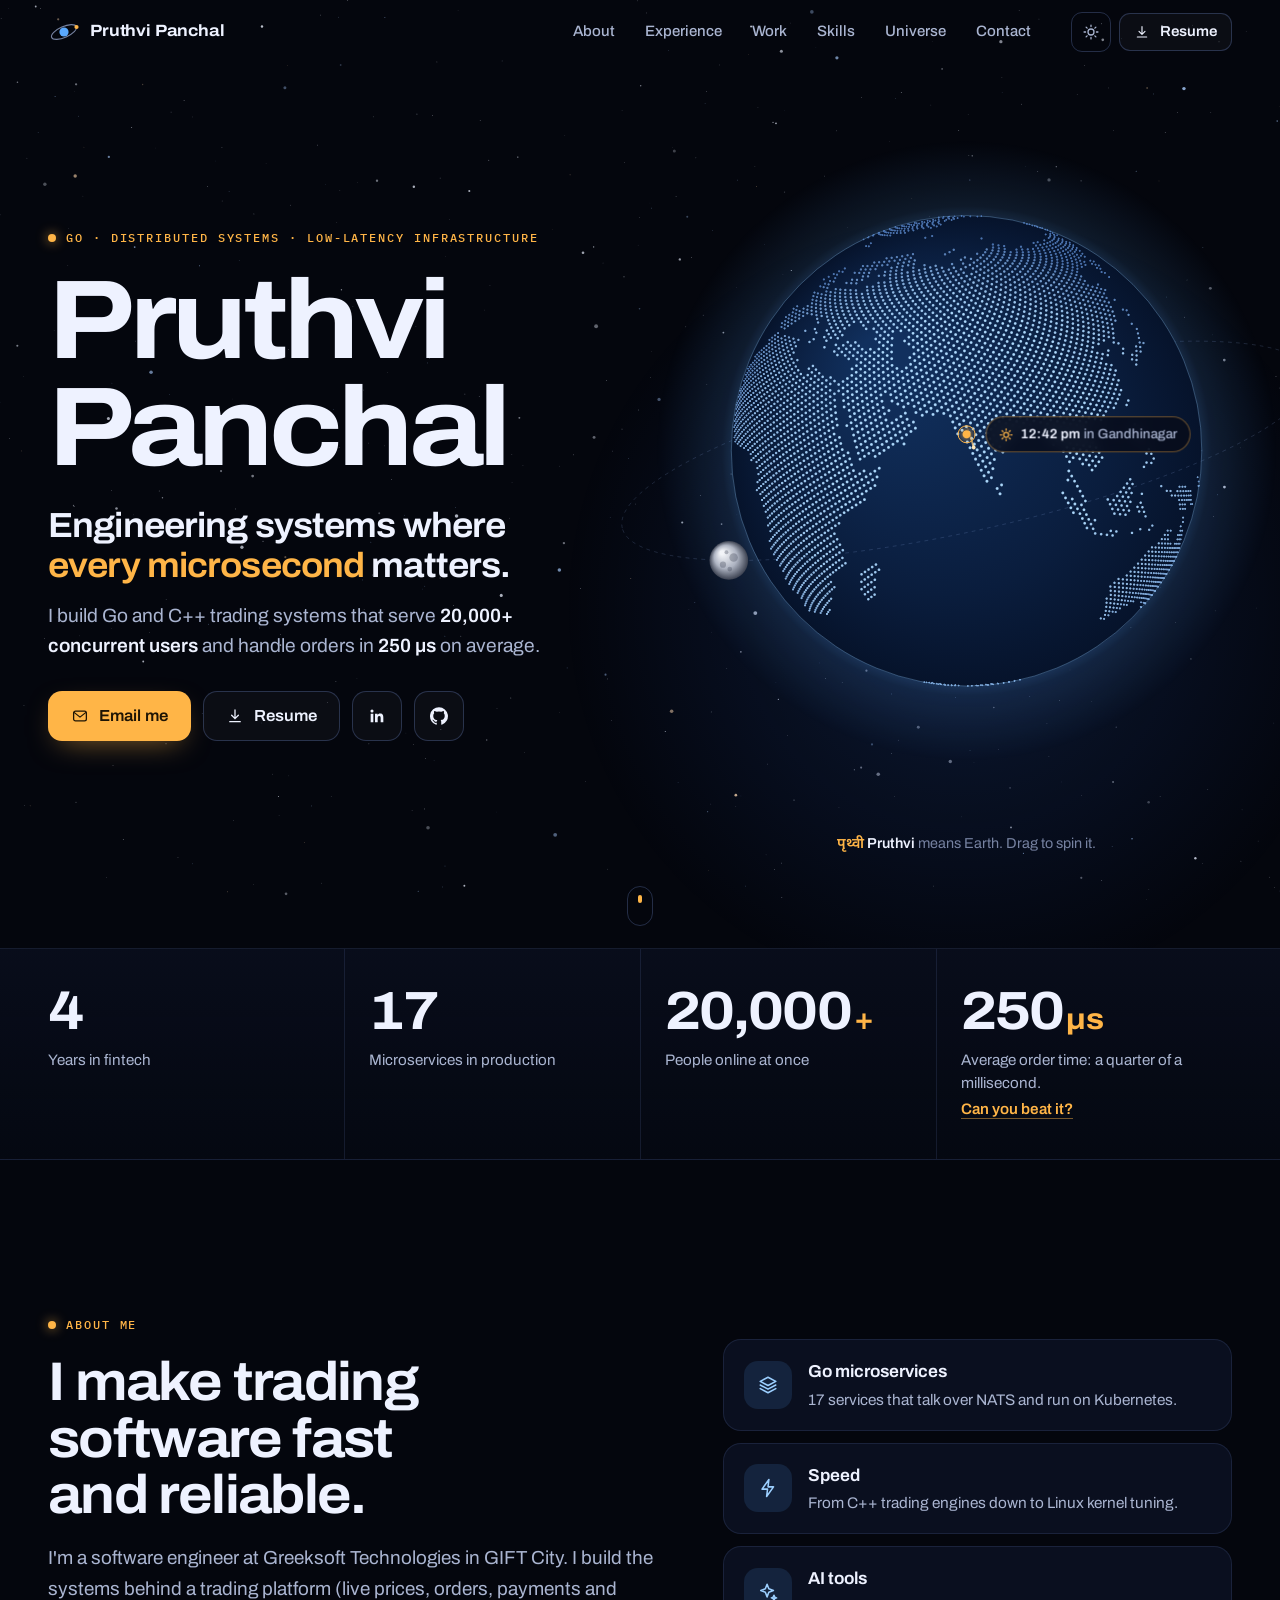
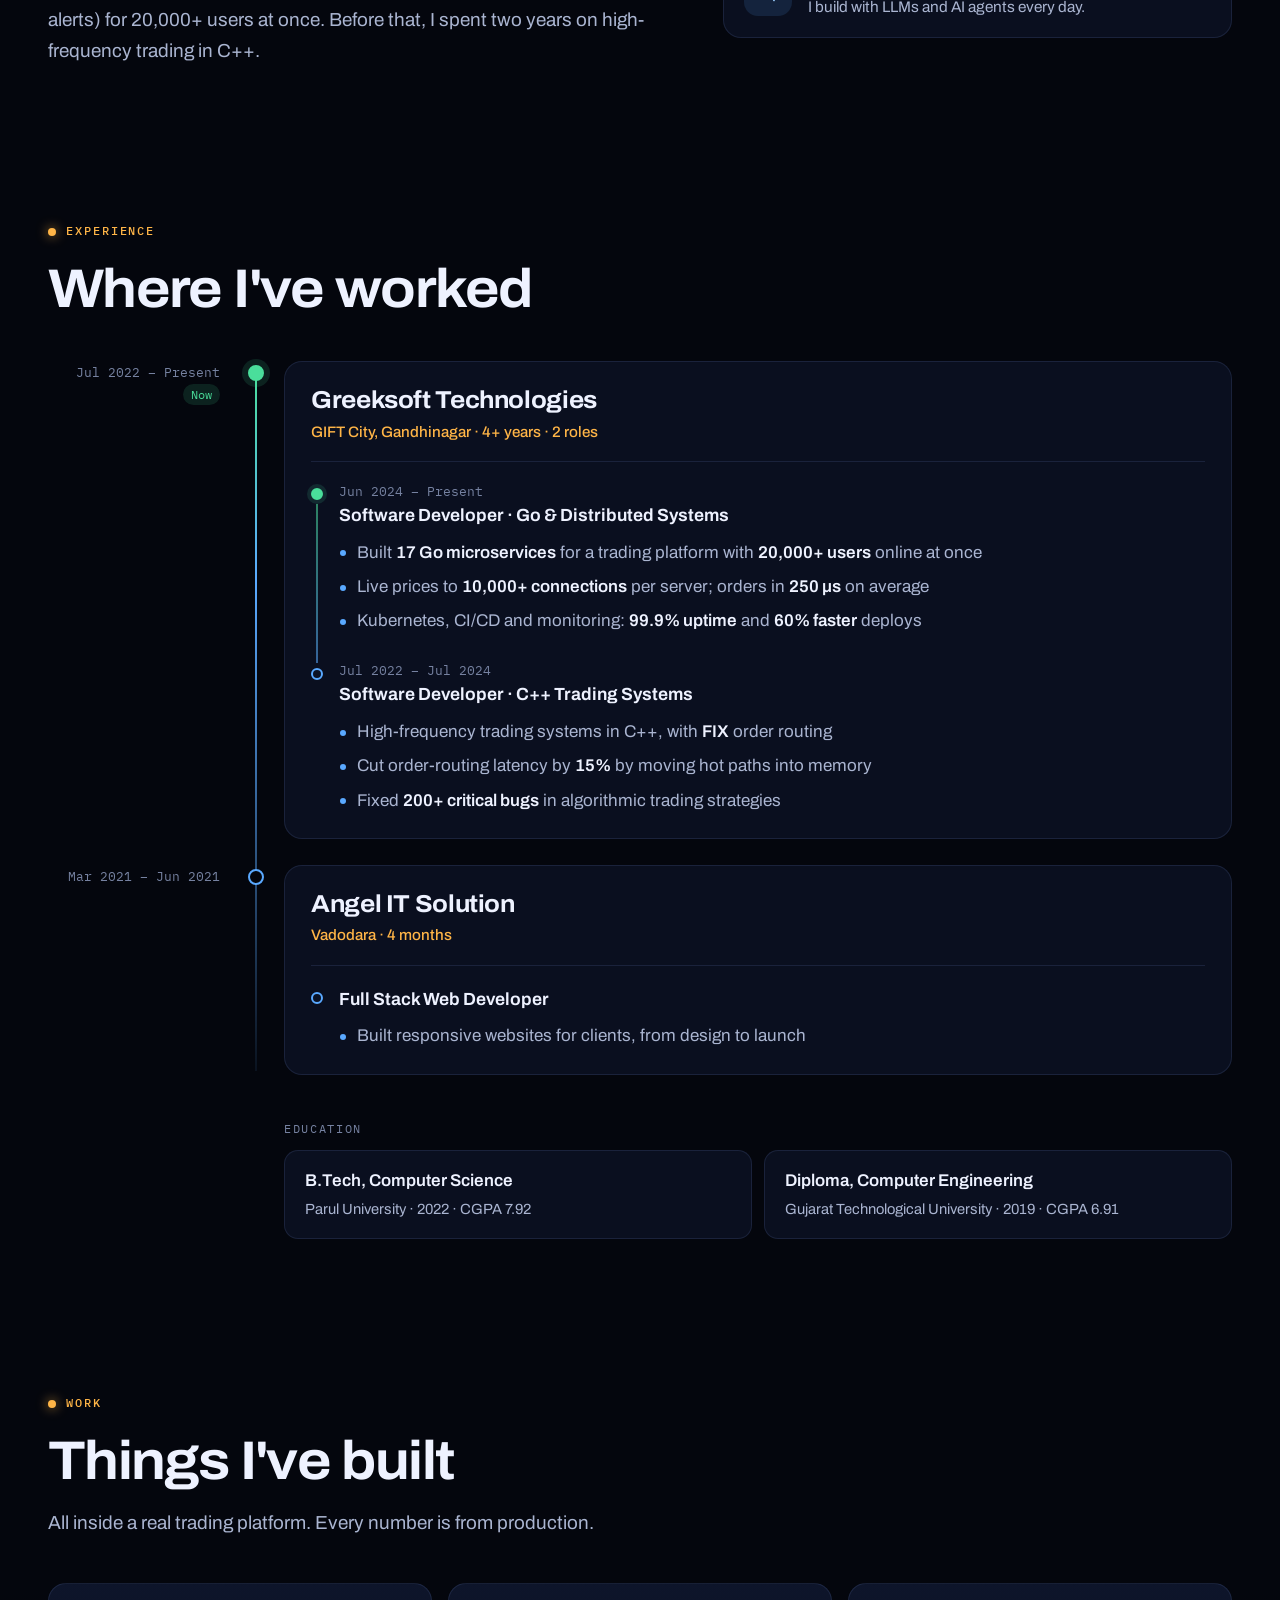
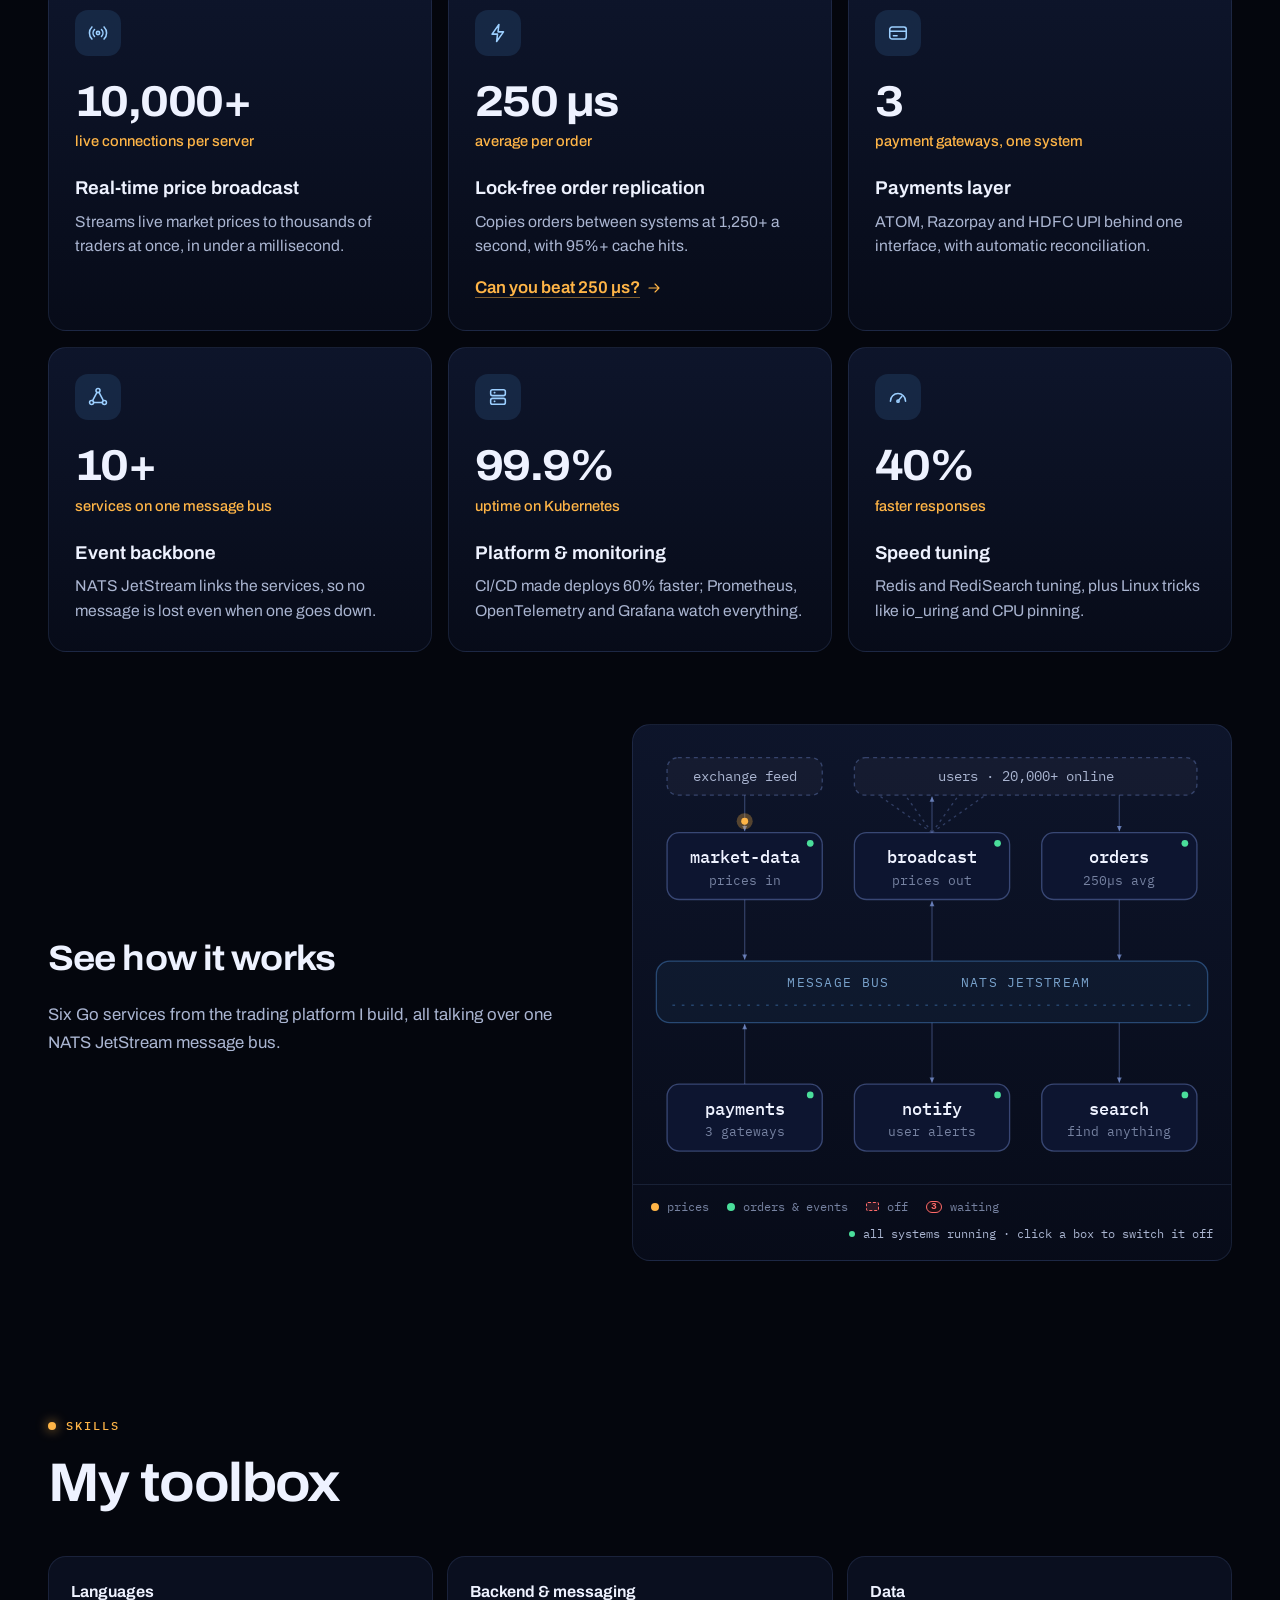
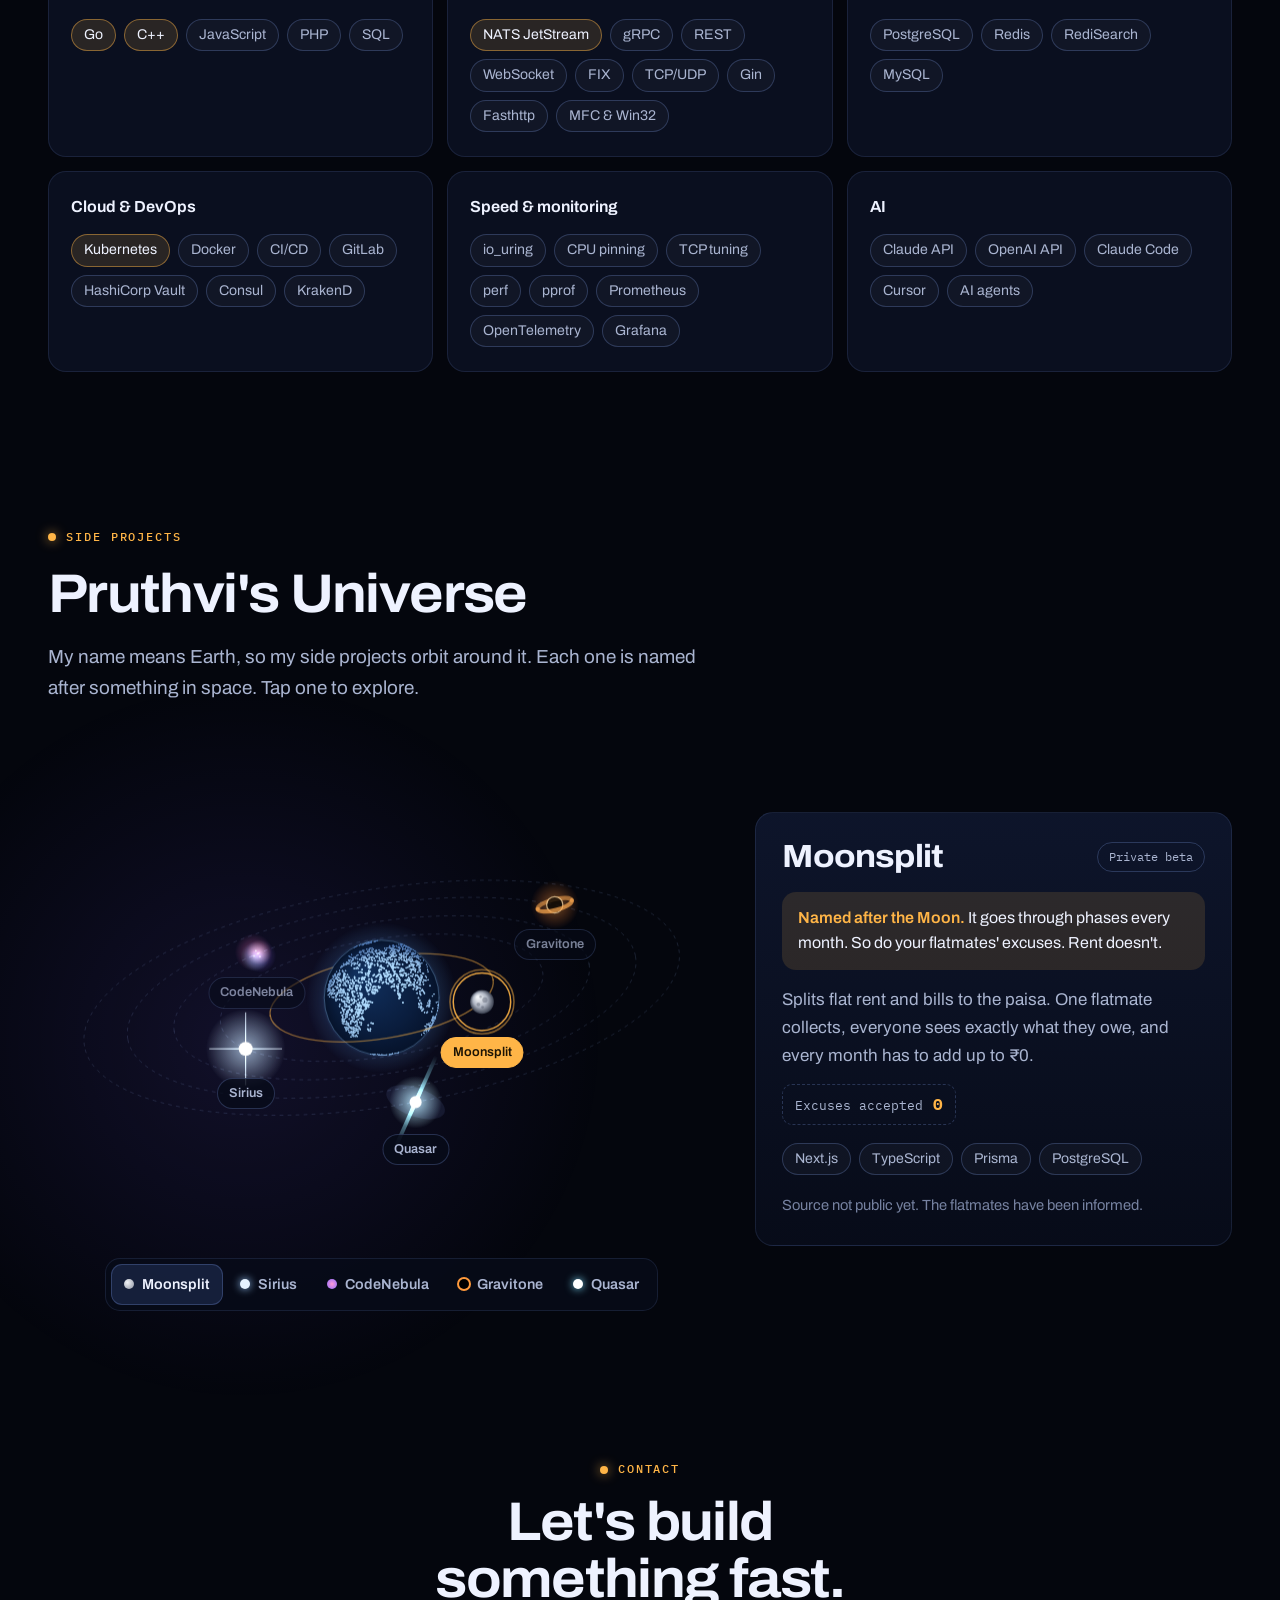
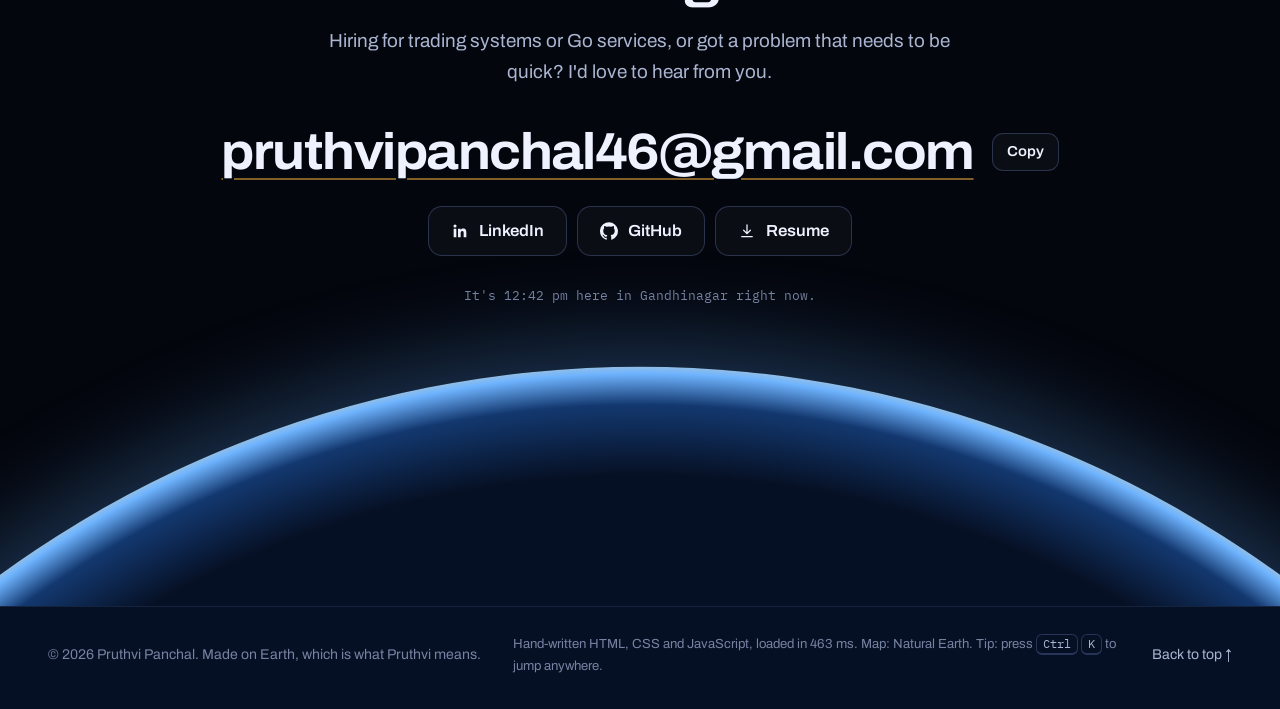
==== commit 6d11f121: "Improve the platform diagram, reposition the hero, add a live-clock pin and tidy mobile" ====
--- a/index.html
+++ b/index.html
@@ -3,8 +3,8 @@
 <head>
   <meta charset="utf-8">
   <meta name="viewport" content="width=device-width, initial-scale=1">
-  <title>Pruthvi Panchal | Software Engineer, Go &amp; C++ Trading Systems</title>
-  <meta name="description" content="Software engineer with 4 years in fintech. I build real-time trading systems in Go and C++: 17 microservices serving 20,000+ people at once, with orders handled in 250 microseconds.">
+  <title>Pruthvi Panchal | Go, Distributed Systems &amp; Low-Latency Engineer</title>
+  <meta name="description" content="Engineering systems where every microsecond matters. Software engineer with 4 years in fintech, building Go and C++ trading systems: 17 microservices serving 20,000+ concurrent users, with orders handled in 250 microseconds on average.">
   <meta name="author" content="Pruthvi Panchal">
   <link rel="canonical" href="https://pruthvip.tech/">
   <meta name="color-scheme" content="dark light">
@@ -13,17 +13,17 @@
   <meta property="og:type" content="profile">
   <meta property="og:site_name" content="pruthvip.tech">
   <meta property="og:url" content="https://pruthvip.tech/">
-  <meta property="og:title" content="Pruthvi Panchal | Software Engineer">
-  <meta property="og:description" content="I build lightning-fast trading systems in Go and C++: 17 microservices, 20,000+ people online at once, 250µs per order.">
+  <meta property="og:title" content="Pruthvi Panchal | Go, Distributed Systems &amp; Low-Latency Engineer">
+  <meta property="og:description" content="Engineering systems where every microsecond matters. Go and C++ trading systems: 20,000+ concurrent users, 250 µs per order on average.">
   <meta property="og:image" content="https://pruthvip.tech/assets/og-image.png">
   <meta property="og:image:width" content="1200">
   <meta property="og:image:height" content="630">
-  <meta property="og:image:alt" content="Pruthvi Panchal, software engineer, beside a glowing dotted Earth with Gandhinagar marked">
+  <meta property="og:image:alt" content="Pruthvi Panchal: engineering systems where every microsecond matters. Beside the name, a glowing dotted Earth with Gandhinagar marked">
   <meta property="profile:first_name" content="Pruthvi">
   <meta property="profile:last_name" content="Panchal">
   <meta name="twitter:card" content="summary_large_image">
-  <meta name="twitter:title" content="Pruthvi Panchal | Software Engineer">
-  <meta name="twitter:description" content="I build lightning-fast trading systems in Go and C++: 17 microservices, 20,000+ people online at once, 250µs per order.">
+  <meta name="twitter:title" content="Pruthvi Panchal | Go, Distributed Systems &amp; Low-Latency Engineer">
+  <meta name="twitter:description" content="Engineering systems where every microsecond matters. Go and C++ trading systems: 20,000+ concurrent users, 250 µs per order on average.">
   <meta name="twitter:image" content="https://pruthvip.tech/assets/og-image.png">
 
   <link rel="icon" href="favicon.ico" sizes="32x32">
@@ -137,9 +137,10 @@
     <section class="hero" id="top" aria-labelledby="hero-title">
       <div class="wrap hero-grid">
         <div class="hero-copy">
-          <p class="kicker hero-kicker">Software engineer · Gandhinagar, India</p>
+          <p class="kicker hero-kicker"><span>Go · <span class="nowrap">Distributed systems</span> · <span class="nowrap">Low-latency infrastructure</span></span></p>
           <h1 id="hero-title" class="hero-title"><span class="line"><span>Pruthvi</span></span><span class="line"><span>Panchal</span></span></h1>
-          <p class="hero-lead">I build lightning-fast trading systems in Go and C++, used by more than 20,000 people at the same time.</p>
+          <p class="hero-tagline">Engineering systems where <em>every microsecond</em> matters.</p>
+          <p class="hero-lead">I build Go and C++ trading systems that serve <b>20,000+ concurrent users</b> and handle orders in <b>250&nbsp;µs</b> on average.</p>
           <div class="hero-actions">
             <a class="btn btn-primary" href="mailto:pruthvipanchal46@gmail.com">
               <svg class="icon" aria-hidden="true"><use href="#i-mail"/></svg>Email me
@@ -160,7 +161,7 @@
           <canvas class="earth-canvas js-only" data-earth role="img" aria-label="A glowing dotted Earth, turned to show India, with Gandhinagar marked. Drag to spin it."></canvas>
           <button class="earth-pin js-only" type="button" data-pin hidden aria-describedby="pin-tip">
             <span class="pin-dot" aria-hidden="true"></span>
-            <span class="pin-label">Gandhinagar <b>· I'm here</b></span>
+            <span class="pin-label"><svg class="icon pin-sky" aria-hidden="true"><use href="#i-sun" data-pin-sky/></svg><span><span data-pin-time></span><span class="pin-place"> in Gandhinagar</span></span></span>
           </button>
           <p class="pin-tip" id="pin-tip" role="tooltip" data-pin-tip hidden>Gandhinagar, Gujarat. I live here and work in GIFT City, India's international finance hub.</p>
           <div class="earth-fallback" aria-hidden="true"></div>
@@ -187,7 +188,7 @@
         </div>
         <div class="stat" data-reveal>
           <p class="stat-num"><span data-count="250">250</span><i>µs</i></p>
-          <p class="stat-label">Average order time: a quarter of a millisecond. <button class="link-btn js-only" type="button" data-race-open>Can you beat it?</button></p>
+          <p class="stat-label">Average order time<span class="stat-more">: a quarter of a millisecond</span>. <button class="link-btn js-only" type="button" data-race-open>Can you beat it?</button></p>
         </div>
       </div>
     </section>
@@ -342,15 +343,28 @@
         <div class="how">
           <div class="how-copy" data-reveal>
             <h3>See how it works</h3>
-            <p>Prices come in from the exchange and stream out to users. Orders and payments become events. Everything travels on one message bus.</p>
-            <p class="how-try js-only"><svg class="icon" aria-hidden="true"><use href="#i-bolt"/></svg><span><b>Try it:</b> click any box to switch it off. Its messages wait safely, then catch up when you turn it back on.</span></p>
-          </div>
-
-          <figure class="topo" data-reveal aria-label="Diagram of the trading platform: market data and order events moving between Go microservices over a NATS JetStream bus">
+            <p>Six Go services from the trading platform I build, all talking over one NATS JetStream message bus.</p>
+          </div>
+
+          <figure class="topo" data-reveal aria-label="Diagram of the trading platform: prices and order events moving between six Go microservices over a NATS JetStream bus">
             <svg class="topo-svg" viewBox="0 0 420 316" aria-hidden="true">
+              <defs>
+                <marker id="ta" class="t-arrow" viewBox="0 0 10 10" refX="9" refY="5" markerWidth="5" markerHeight="5" markerUnits="userSpaceOnUse" orient="auto"><path d="M1 1.4 9 5 1 8.6Z"/></marker>
+                <marker id="ta-off" class="t-arrow t-arrow-off" viewBox="0 0 10 10" refX="9" refY="5" markerWidth="5" markerHeight="5" markerUnits="userSpaceOnUse" orient="auto"><path d="M1 1.4 9 5 1 8.6Z"/></marker>
+              </defs>
+              <!-- Each link points the way its messages flow. data-for names the service it belongs to,
+                   so the link can show that service switched off. -->
               <g class="t-links">
-                <path d="M70 36V64M210 36V64M350 36V64M70 114V160M210 114V160M350 114V160M70 206V252M210 206V252M350 206V252"/>
-                <path class="t-fan" d="M210 64L170 36M210 64L190 36M210 64L230 36M210 64L250 36"/>
+                <path class="t-link" data-for="md" d="M70 36V63"/>
+                <path class="t-link" data-for="md" d="M70 114V159"/>
+                <path class="t-link" data-for="bc" d="M210 160V115"/>
+                <path class="t-link" data-for="bc" d="M210 64V37"/>
+                <path class="t-fan" data-for="bc" d="M210 64L170 36M210 64L190 36M210 64L230 36M210 64L250 36"/>
+                <path class="t-link" data-for="or" d="M350 36V63"/>
+                <path class="t-link" data-for="or" d="M350 114V159"/>
+                <path class="t-link" data-for="nt" d="M210 206V251"/>
+                <path class="t-link" data-for="sr" d="M350 206V251"/>
+                <path class="t-link" data-for="pay" d="M70 252V207"/>
               </g>
               <g class="t-ext">
                 <rect x="12" y="8" width="116" height="28" rx="8"/>
@@ -375,7 +389,9 @@
             <figcaption class="topo-foot">
               <span class="legend"><i class="lg lg-md"></i>prices</span>
               <span class="legend"><i class="lg lg-ev"></i>orders &amp; events</span>
-              <span class="topo-note" data-topo-status>all systems running</span>
+              <span class="legend js-only"><i class="lg-off"></i>off</span>
+              <span class="legend js-only"><i class="lg-wait">3</i>waiting</span>
+              <span class="topo-note"><i class="topo-dot" aria-hidden="true"></i><span data-topo-status>all systems running</span><span class="js-only" data-topo-hint> · click a box to switch it off</span><button class="topo-reset" type="button" data-topo-reset hidden>turn all back on</button></span>
             </figcaption>
           </figure>
         </div>
@@ -479,7 +495,6 @@
                 <p class="named"><span>Named after gravity + tone.</span> Gravity holds planets in one orbit; Gravitone holds every phone in the room on one beat.</p>
                 <p>Turns every phone and laptop in a room into one big speaker, in sync to the millisecond. Nothing to install.</p>
                 <ul class="chips"><li>Go</li><li>WebSocket</li><li>Web Audio</li><li>Next.js</li></ul>
-                <p class="project-note">Built on the open-source <a href="https://github.com/freeman-jiang/beatsync" target="_blank" rel="noopener">Beatsync</a>, with a new Go server and design.</p>
               </article>
 
               <article class="project" id="quasar" role="tabpanel" aria-labelledby="tab-quasar" data-body="quasar">
--- a/assets/css/style.css
+++ b/assets/css/style.css
@@ -355,11 +355,14 @@
   background: radial-gradient(closest-side, var(--hero-glow), transparent 72%);
   pointer-events: none;
 }
-.hero-grid { position: relative; display: grid; gap: 12px; align-items: center; }
+.hero-grid { position: relative; display: grid; grid-template-columns: minmax(0, 1fr); gap: 12px; align-items: center; }
 @media (min-width: 1000px) { .hero-grid { grid-template-columns: minmax(0, 5fr) minmax(0, 6fr); gap: 24px; } }
 
-.hero-kicker { animation: fade-up .9s .05s var(--ease) both; }
+/* The kicker names the roles; it wraps between phrases, and the dot stays on the first line. */
+.hero-kicker { align-items: baseline; animation: fade-up .9s .05s var(--ease) both; }
+.nowrap { white-space: nowrap; }
 @media (max-width: 479.98px) { .hero-kicker { letter-spacing: .07em; } }
+@media (max-width: 359.98px) { .hero-kicker { font-size: .68rem; letter-spacing: .04em; } }
 .hero-title {
   margin-top: 20px;
   font-size: clamp(3.3rem, 1.1rem + 7.4vw, 7rem);
@@ -371,28 +374,50 @@
 .hero-title .line { display: block; overflow: hidden; padding-bottom: .05em; }
 .hero-title .line > span { display: block; animation: rise 1s .1s var(--ease) both; }
 .hero-title .line + .line > span { animation-delay: .2s; }
+/* The headline under the name, then the proof for it. */
+.hero-tagline {
+  max-width: 17em;
+  margin-top: 22px;
+  font-size: clamp(1.5rem, 1.1rem + 1.35vw, 2.3rem);
+  font-weight: 650;
+  font-stretch: 106%;
+  line-height: 1.14;
+  letter-spacing: -.025em;
+  text-wrap: balance;
+  animation: fade-up .9s .3s var(--ease) both;
+}
+.hero-tagline em { color: var(--amber-text); font-style: normal; }
 .hero-lead {
-  max-width: 28em;
-  margin-top: 24px;
+  max-width: 30em;
+  margin-top: 16px;
   color: var(--text-2);
-  font-size: clamp(1.12rem, 1rem + .4vw, 1.32rem);
+  font-size: clamp(1.04rem, .98rem + .3vw, 1.2rem);
   line-height: 1.55;
-  animation: fade-up .9s .35s var(--ease) both;
-}
-.hero-actions { display: flex; flex-wrap: wrap; gap: 12px; margin-top: 34px; animation: fade-up .9s .45s var(--ease) both; }
+  animation: fade-up .9s .4s var(--ease) both;
+}
+.hero-lead b { color: var(--text); font-weight: 600; }
+.hero-actions { display: flex; flex-wrap: wrap; gap: 12px; margin-top: 30px; animation: fade-up .9s .5s var(--ease) both; }
+/* On phones the four buttons share one row; below 400px the two wide ones drop their icons to fit. */
 @media (max-width: 479.98px) {
-  .hero-actions { display: grid; grid-template-columns: 1fr 1fr 46px 46px; gap: 8px; }
-  .hero-actions .btn { padding: 0 10px; }
-  .hero-actions .btn-square { width: 46px; }
-}
+  .hero-actions { display: grid; grid-template-columns: minmax(0, 1fr) minmax(0, 1fr) 46px 46px; gap: 8px; margin-top: 28px; }
+  .hero-actions .btn { height: 46px; gap: 8px; padding: 0 8px; border-radius: 13px; font-size: .97rem; }
+  .hero-actions .btn-square { width: 46px; padding: 0; }
+}
+@media (max-width: 399.98px) { .hero-actions .btn:not(.btn-square) .icon { display: none; } }
 
 @keyframes rise { from { transform: translateY(105%); } }
 @keyframes fade-up { from { opacity: 0; transform: translateY(14px); } }
 
 /* The Earth (main.js draws it on the canvas) */
-.hero-earth { position: relative; height: clamp(360px, 96vw, 560px); }
+.hero-earth { position: relative; height: clamp(300px, 88vw, 560px); }
 @media (min-width: 1000px) {
   .hero-earth { width: calc(100% + 8vw); height: min(780px, calc(100svh - 110px)); min-height: 560px; margin-right: -8vw; }
+}
+/* Phones: the stage is cut to the globe, and main.js sets the planet down just above the line
+   under it (--hint-room is the space that line needs), so there's no gap to scroll past. */
+@media (max-width: 639.98px) {
+  .hero-earth { --hint-room: 44px; height: calc(64vw + 44px); }
+  .earth-hint { bottom: 8px; }
 }
 .earth-canvas { position: absolute; inset: 0; width: 100%; height: 100%; cursor: grab; touch-action: pan-y; -webkit-user-select: none; user-select: none; }
 .earth-canvas.is-dragging { cursor: grabbing; }
@@ -424,8 +449,20 @@
   font-weight: 600;
   transition: border-color .2s, background-color .2s;
 }
-.pin-label b { color: var(--amber-text); font-weight: 600; }
+/* The chip is a live clock: a Sun by day, a Moon by night (main.js keeps both current). */
+.pin-label { display: inline-flex; align-items: center; gap: 7px; font-variant-numeric: tabular-nums; }
+.pin-sky { width: 15px; height: 15px; color: var(--amber-text); stroke-width: 2; }
+.pin-place { color: var(--text-2); font-weight: 500; }
+.earth-pin.is-night .pin-label { border-color: rgba(90, 169, 255, .45); }
+.earth-pin.is-night .pin-sky { color: var(--blue-2); }
 .earth-pin:hover .pin-label, .earth-pin[aria-expanded="true"] .pin-label { border-color: var(--amber); background: var(--chip-strong); }
+/* On a phone the globe is small, so the chip shows just the time. */
+@media (max-width: 479.98px) {
+  .earth-pin { gap: 6px; }
+  .pin-label { gap: 6px; padding: 4px 10px; font-size: .78rem; }
+  .pin-sky { width: 13px; height: 13px; }
+  .pin-place { display: none; }
+}
 .pin-tip {
   position: absolute;
   left: 0; top: 0;
@@ -480,6 +517,8 @@
 .scroll-cue span { position: absolute; left: 50%; top: 8px; width: 4px; height: 8px; margin-left: -2px; border-radius: 2px; background: var(--amber); animation: cue 1.8s var(--ease) infinite; }
 @keyframes cue { 0% { transform: translateY(0); opacity: 1; } 80%, 100% { transform: translateY(14px); opacity: 0; } }
 @media (max-width: 999.98px), (max-height: 700px) { .scroll-cue { display: none; } }
+/* Stacked (phones, tablets): no full-screen minimum, so no empty band under the globe. */
+@media (max-width: 999.98px) { .hero { min-height: 0; padding-bottom: 20px; } }
 
 /* At a glance ----------------------------------------------------------- */
 
@@ -504,6 +543,13 @@
 }
 .stat-num i { margin-left: 3px; color: var(--amber-text); font-size: .55em; font-style: normal; letter-spacing: 0; }
 .stat-label { max-width: 16em; margin-top: 10px; color: var(--text-2); font-size: .95rem; line-height: 1.5; }
+.stat-label .link-btn { display: flex; width: fit-content; margin-top: 4px; }
+@media (max-width: 899.98px) { .stat-more { display: none; } }
+@media (max-width: 639.98px) {
+  .stat { padding: 22px 12px 24px 0; }
+  .stat:nth-child(2n) { padding-left: 16px; }
+  .stat-label { margin-top: 8px; font-size: .9rem; }
+}
 
 /* Sections ------------------------------------------------------------ */
 
@@ -518,6 +564,10 @@
   letter-spacing: -.03em;
 }
 .section-head { margin-bottom: 44px; }
+@media (max-width: 639.98px) {
+  .section { padding-top: 76px; }
+  .section-head { margin-bottom: 30px; }
+}
 
 /* About */
 .about-grid { display: grid; gap: 40px; }
@@ -539,6 +589,10 @@
 .focus-icon .icon { width: 22px; height: 22px; }
 .focus h3 { font-size: 1.08rem; font-weight: 650; }
 .focus p { margin-top: 2px; color: var(--text-2); font-size: .96rem; line-height: 1.5; }
+@media (max-width: 479.98px) {
+  .focus li { grid-template-columns: 42px minmax(0, 1fr); gap: 14px; padding: 14px 16px; }
+  .focus-icon { width: 42px; height: 42px; border-radius: 12px; }
+}
 
 /* Experience: a timeline */
 .timeline { position: relative; }
@@ -580,7 +634,14 @@
 .company h3 { font-size: clamp(1.25rem, 1.05rem + .6vw, 1.55rem); font-weight: 700; font-stretch: 106%; line-height: 1.2; letter-spacing: -.015em; }
 .tl-org { margin-top: 4px; color: var(--amber-text); font-size: .95rem; font-weight: 500; }
 .tl-org span { white-space: nowrap; }
-@media (max-width: 479.98px) { .tl-card { padding: 20px 18px 22px; } }
+/* Phones: a slimmer thread and tighter cards, so the text gets the width. */
+@media (max-width: 479.98px) {
+  .timeline::before { left: 5px; }
+  .tl-item { padding-left: 26px; }
+  .tl-item::before { top: 5px; width: 12px; height: 12px; }
+  .tl-item.is-now::before { box-shadow: 0 0 0 4px var(--green-soft); }
+  .tl-card { padding: 18px 16px 20px; }
+}
 
 /* Roles at one company hang on one thread inside its card, newest first. */
 .roles { display: grid; gap: 26px; margin-top: 20px; }
@@ -609,6 +670,12 @@
 .role ul li { position: relative; padding-left: 18px; color: var(--text-2); line-height: 1.55; }
 .role ul li::before { content: ""; position: absolute; left: 1px; top: .62em; width: 6px; height: 6px; border-radius: 50%; background: var(--blue); }
 .role b { color: var(--text); font-weight: 600; }
+@media (max-width: 479.98px) {
+  .roles { gap: 22px; margin-top: 18px; }
+  .role { padding-left: 22px; }
+  .role:not(:last-child)::after { bottom: -24px; }
+  .role ul li { padding-left: 16px; font-size: .96rem; }
+}
 
 .edu { margin-top: 18px; }
 @media (min-width: 900px) { .edu { margin-left: 236px; } }
@@ -639,37 +706,39 @@
 .card h3 { margin-top: 20px; font-size: 1.16rem; font-weight: 650; }
 .card > p:not([class]) { margin-top: 6px; color: var(--text-2); font-size: .98rem; line-height: 1.55; }
 .card .link-btn { margin-top: 16px; }
+@media (max-width: 479.98px) {
+  .card { padding: 20px 20px 22px; }
+  .card-icon { width: 42px; height: 42px; border-radius: 12px; }
+  .card-num { margin-top: 18px; }
+  .card h3 { margin-top: 16px; }
+}
 
 /* See how it works: the platform diagram */
-.how { display: grid; gap: 28px; margin-top: 72px; }
-@media (min-width: 1000px) { .how { grid-template-columns: minmax(0, 4fr) minmax(0, 6fr); gap: 56px; align-items: center; } }
+.how { --topo-w: 600px; display: grid; gap: 28px; margin-top: 72px; } /* --topo-w: the diagram's width */
+@media (max-width: 639.98px) { .how { gap: 24px; margin-top: 56px; } }
+@media (min-width: 1000px) { .how { grid-template-columns: minmax(0, 1fr) minmax(0, var(--topo-w)); gap: 64px; align-items: center; } }
 .how h3 { font-size: clamp(1.6rem, 1.2rem + 1.4vw, 2.2rem); font-weight: 680; font-stretch: 108%; letter-spacing: -.025em; }
 .how-copy > p:not([class]) { margin-top: 14px; color: var(--text-2); font-size: 1.05rem; }
-.how-try {
-  display: flex;
-  gap: 12px;
-  margin-top: 22px;
-  padding: 14px 16px;
-  border: 1px solid rgba(255, 181, 71, .3);
-  border-radius: 14px;
-  background: var(--amber-soft);
-  color: var(--text);
-  font-size: .98rem;
-  line-height: 1.5;
-}
-.how-try .icon { margin-top: 2px; color: var(--amber-text); }
-.how-try b { color: var(--amber-text); }
-
+
+/* The drawing scales with its box, so the box is capped: wider would blow the labels up past body text. */
 .topo {
   position: relative;
+  justify-self: center;
+  width: 100%;
+  max-width: var(--topo-w);
   border: 1px solid var(--line);
   border-radius: var(--radius);
   background: var(--card-bg);
 }
 .topo-svg { width: 100%; height: auto; padding: 22px 18px 14px; }
 .topo-svg text { font-family: var(--mono); text-anchor: middle; }
-.t-links path { fill: none; stroke: rgba(140, 170, 255, .28); stroke-width: 1; }
-.t-links .t-fan { stroke-dasharray: 2 3; }
+/* Thin links with small arrowheads that point the way messages flow. */
+.t-link { fill: none; stroke: rgba(140, 170, 255, .28); stroke-width: 1; marker-end: url(#ta); transition: stroke .3s; }
+.t-fan { fill: none; stroke: rgba(140, 170, 255, .28); stroke-width: 1; stroke-dasharray: 2 3; transition: stroke .3s; }
+.t-arrow { fill: rgba(150, 180, 255, .6); }
+.t-arrow-off { fill: var(--red); }
+.t-link.is-off { stroke: var(--red); stroke-opacity: .6; stroke-dasharray: 3 3; marker-end: url(#ta-off); }
+.t-fan.is-off { stroke: var(--red); stroke-opacity: .35; }
 .t-ext rect { fill: var(--ghost); stroke: rgba(140, 170, 255, .3); stroke-dasharray: 3 3; }
 .t-ext text { fill: var(--text-2); font-size: 10.5px; }
 .t-bus { fill: rgba(90, 169, 255, .06); stroke: rgba(90, 169, 255, .35); }
@@ -691,8 +760,17 @@
 .t-node[role="button"]:focus-visible rect { stroke: var(--amber); stroke-width: 2; }
 .t-node.is-down rect, .t-node[role="button"].is-down:hover rect { fill: var(--red-soft); stroke: var(--red); stroke-dasharray: 4 3; }
 .t-node.is-down .t-name, .t-node.is-down .t-sub, .t-node.is-down .t-ok { fill: var(--red); }
+/* Still running, but everything that feeds it is off, so nothing new arrives. */
+.t-node.is-idle rect { stroke-dasharray: 2 3; }
+.t-node.is-idle .t-sub { fill: var(--amber-text); }
+/* One service glows softly until the visitor tries the diagram. */
+@media (prefers-reduced-motion: no-preference) {
+  .t-node.is-suggested rect { animation: t-suggest 2.4s ease-in-out infinite; }
+}
+@keyframes t-suggest { 50% { stroke: rgba(255, 181, 71, .8); } }
 .t-queue rect { fill: var(--queue-fill); stroke: var(--red); }
 .t-queue text { fill: var(--red); font-size: 9px; font-weight: 600; }
+.t-queue-in { transform-box: fill-box; transform-origin: center; }
 
 .topo-foot {
   display: flex;
@@ -705,11 +783,18 @@
   font-family: var(--mono);
   font-size: .74rem;
 }
-.topo-note { margin-left: auto; color: var(--text-2); }
 .legend { display: inline-flex; align-items: center; gap: 8px; }
 .lg { width: 8px; height: 8px; border-radius: 50%; }
 .lg-md { background: var(--amber); }
 .lg-ev { background: var(--green); }
+.lg-off { flex: none; width: 13px; height: 9px; border: 1px dashed var(--red); border-radius: 2px; background: var(--red-soft); }
+.lg-wait { flex: none; display: inline-grid; place-items: center; min-width: 16px; height: 12px; padding: 0 4px; border: 1px solid var(--red); border-radius: 6px; background: var(--queue-fill); color: var(--red); font-size: .6rem; font-style: normal; font-weight: 600; line-height: 1; }
+/* The live status line: health, the one instruction, and a way back when anything is off. */
+.topo-note { margin-left: auto; color: var(--text-2); }
+.topo-dot { display: inline-block; width: 6px; height: 6px; margin-right: 8px; border-radius: 50%; background: var(--green); vertical-align: .1em; transition: background-color .3s; }
+.topo.is-degraded .topo-dot { background: var(--red); }
+.topo-reset { margin-left: 10px; color: var(--amber-text); font-family: var(--mono); font-size: inherit; text-decoration: underline; text-decoration-color: rgba(255, 181, 71, .45); text-underline-offset: 3px; }
+.topo-reset:hover { text-decoration-color: var(--amber); }
 
 .topo-tip {
   position: absolute;
@@ -737,6 +822,7 @@
   .t-bus-label { font-size: 11px; }
   .t-queue text { font-size: 11px; }
   .topo-note { flex-basis: 100%; margin-left: 0; }
+  .topo-tip { max-width: 220px; font-size: .8rem; }
 }
 
 /* Skills */
@@ -745,6 +831,13 @@
 @media (min-width: 1000px) { .skills { grid-template-columns: repeat(3, minmax(0, 1fr)); } }
 .skill-group { padding: 22px 22px 24px; border: 1px solid var(--line); border-radius: var(--radius); background: var(--surface); }
 .skill-group h3 { margin-bottom: 14px; color: var(--text); font-size: 1rem; font-weight: 650; }
+@media (max-width: 479.98px) {
+  .skills { gap: 12px; }
+  .skill-group { padding: 18px 16px 20px; }
+  .skill-group h3 { margin-bottom: 12px; }
+  .chips { gap: 7px; }
+  .chips li { padding: 5px 11px; font-size: .85rem; }
+}
 
 /* Pruthvi's Universe: side projects orbit the Earth */
 .universe::before {
@@ -760,6 +853,9 @@
 @media (min-width: 1000px) { .uni { grid-template-columns: minmax(0, 7fr) minmax(0, 5fr); gap: 40px; align-items: center; } }
 .uni-main { min-width: 0; }
 .orbit-stage { position: relative; aspect-ratio: 4 / 3; }
+/* Stacked layouts get a wider, shorter stage: the orbits are flat ellipses, so 4:3 leaves empty sky. */
+@media (max-width: 999.98px) { .orbit-stage { aspect-ratio: 16 / 9; } }
+@media (max-width: 559.98px) { .orbit-stage { aspect-ratio: 8 / 5; } }
 .orbit-canvas { position: absolute; inset: 0; width: 100%; height: 100%; }
 .orbit-labels { position: absolute; inset: 0; pointer-events: none; }
 .orbit-label {
@@ -847,6 +943,10 @@
 .project-note { margin-top: 18px; color: var(--text-3); font-size: .92rem; }
 .project-note a { color: var(--text-2); text-decoration: underline; text-decoration-color: var(--line-2); text-underline-offset: 3px; }
 .project-note a:hover { text-decoration-color: var(--amber); }
+@media (max-width: 479.98px) {
+  .project { padding: 20px 18px 22px; }
+  .named { margin-top: 16px; padding: 12px 14px; font-size: .96rem; }
+}
 
 /* Contact, above the curve of the Earth */
 .contact { padding-bottom: clamp(180px, 24vw, 300px); overflow: hidden; }
@@ -870,6 +970,12 @@
 .email-link:hover { color: var(--amber-text); text-decoration-color: var(--amber); }
 @media (max-width: 639.98px) { .email-link { font-size: clamp(1.15rem, 5.6vw, 2rem); font-stretch: 100%; } }
 .contact-links { display: flex; flex-wrap: wrap; justify-content: center; gap: 10px; margin-top: 26px; }
+/* Phones: the three links share one row, like the hero buttons. */
+@media (max-width: 479.98px) {
+  .contact-links { display: grid; grid-template-columns: repeat(3, minmax(0, 1fr)); gap: 8px; width: 100%; }
+  .contact-links .btn { height: 46px; gap: 8px; padding: 0 8px; border-radius: 13px; font-size: .97rem; }
+}
+@media (max-width: 399.98px) { .contact-links .btn .icon { display: none; } }
 .contact-clock { margin-top: 28px; color: var(--text-3); font-family: var(--mono); font-size: .84rem; }
 .horizon {
   position: absolute;
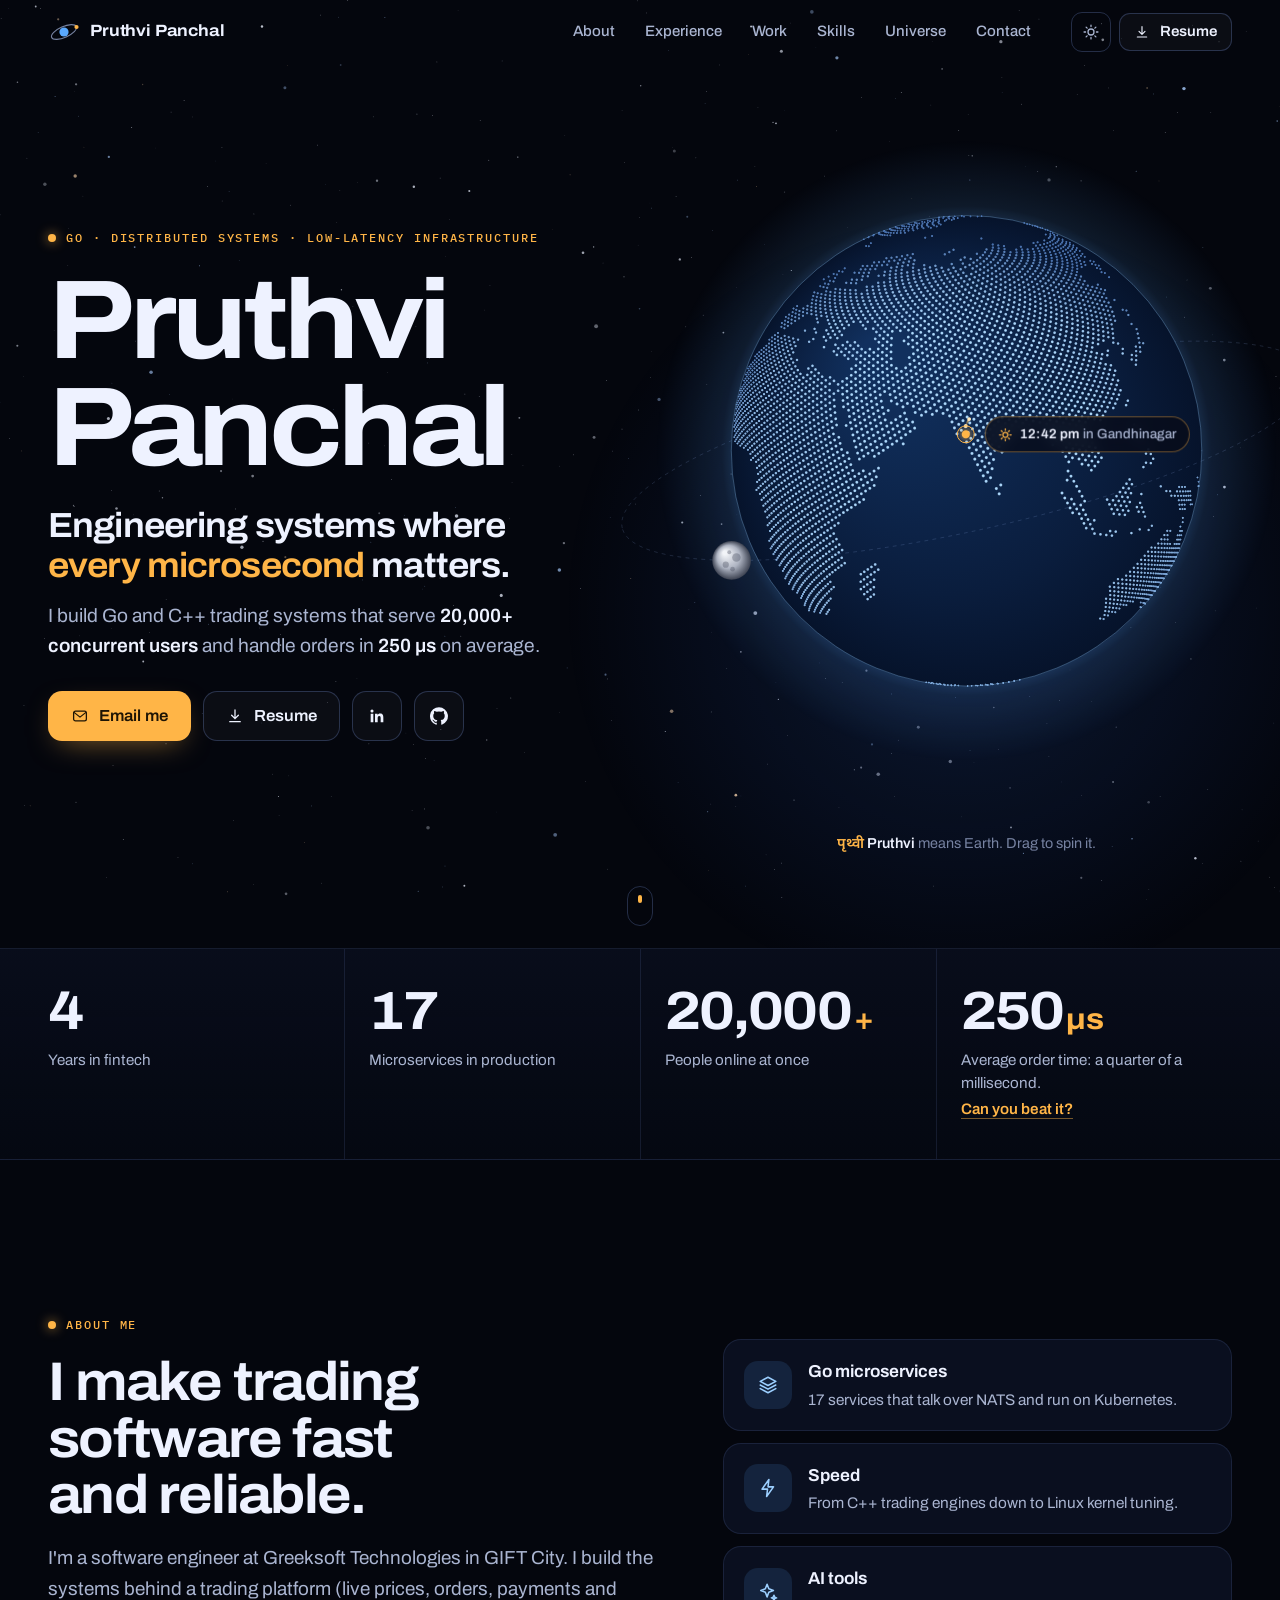
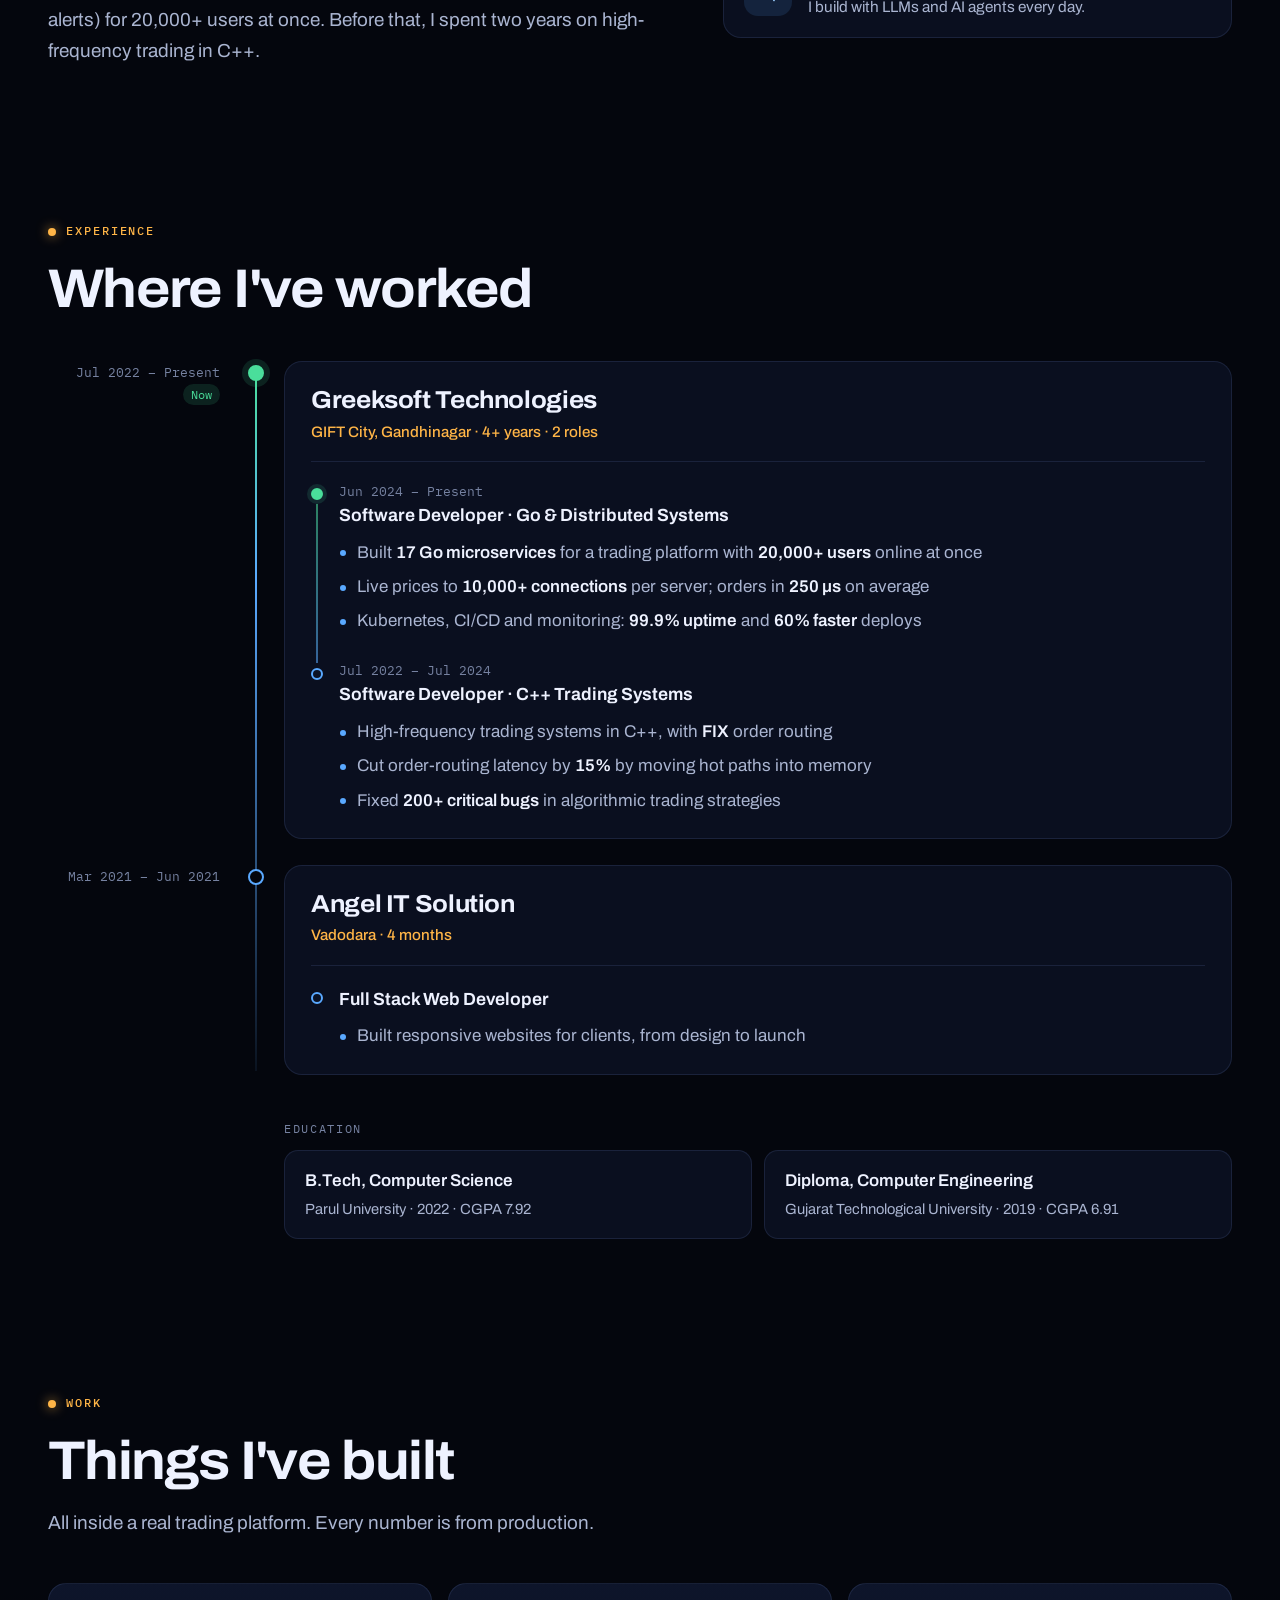
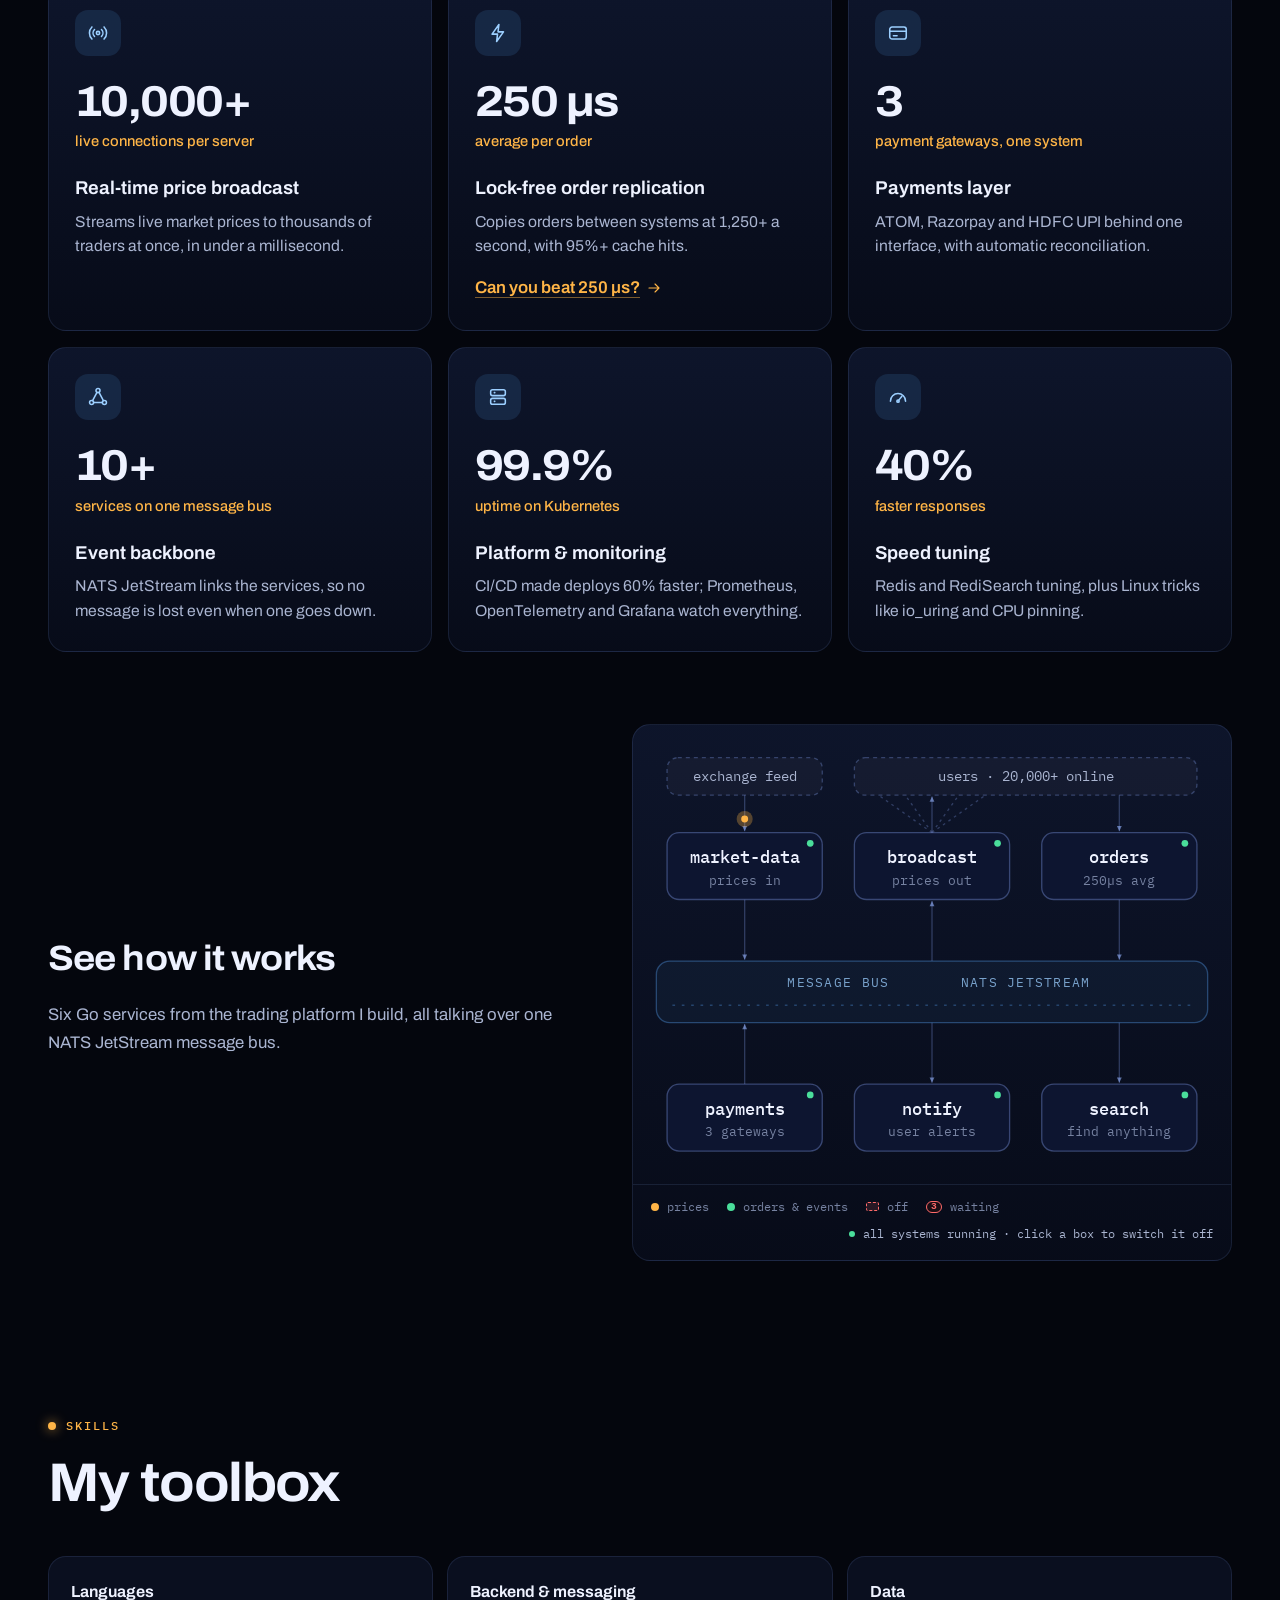
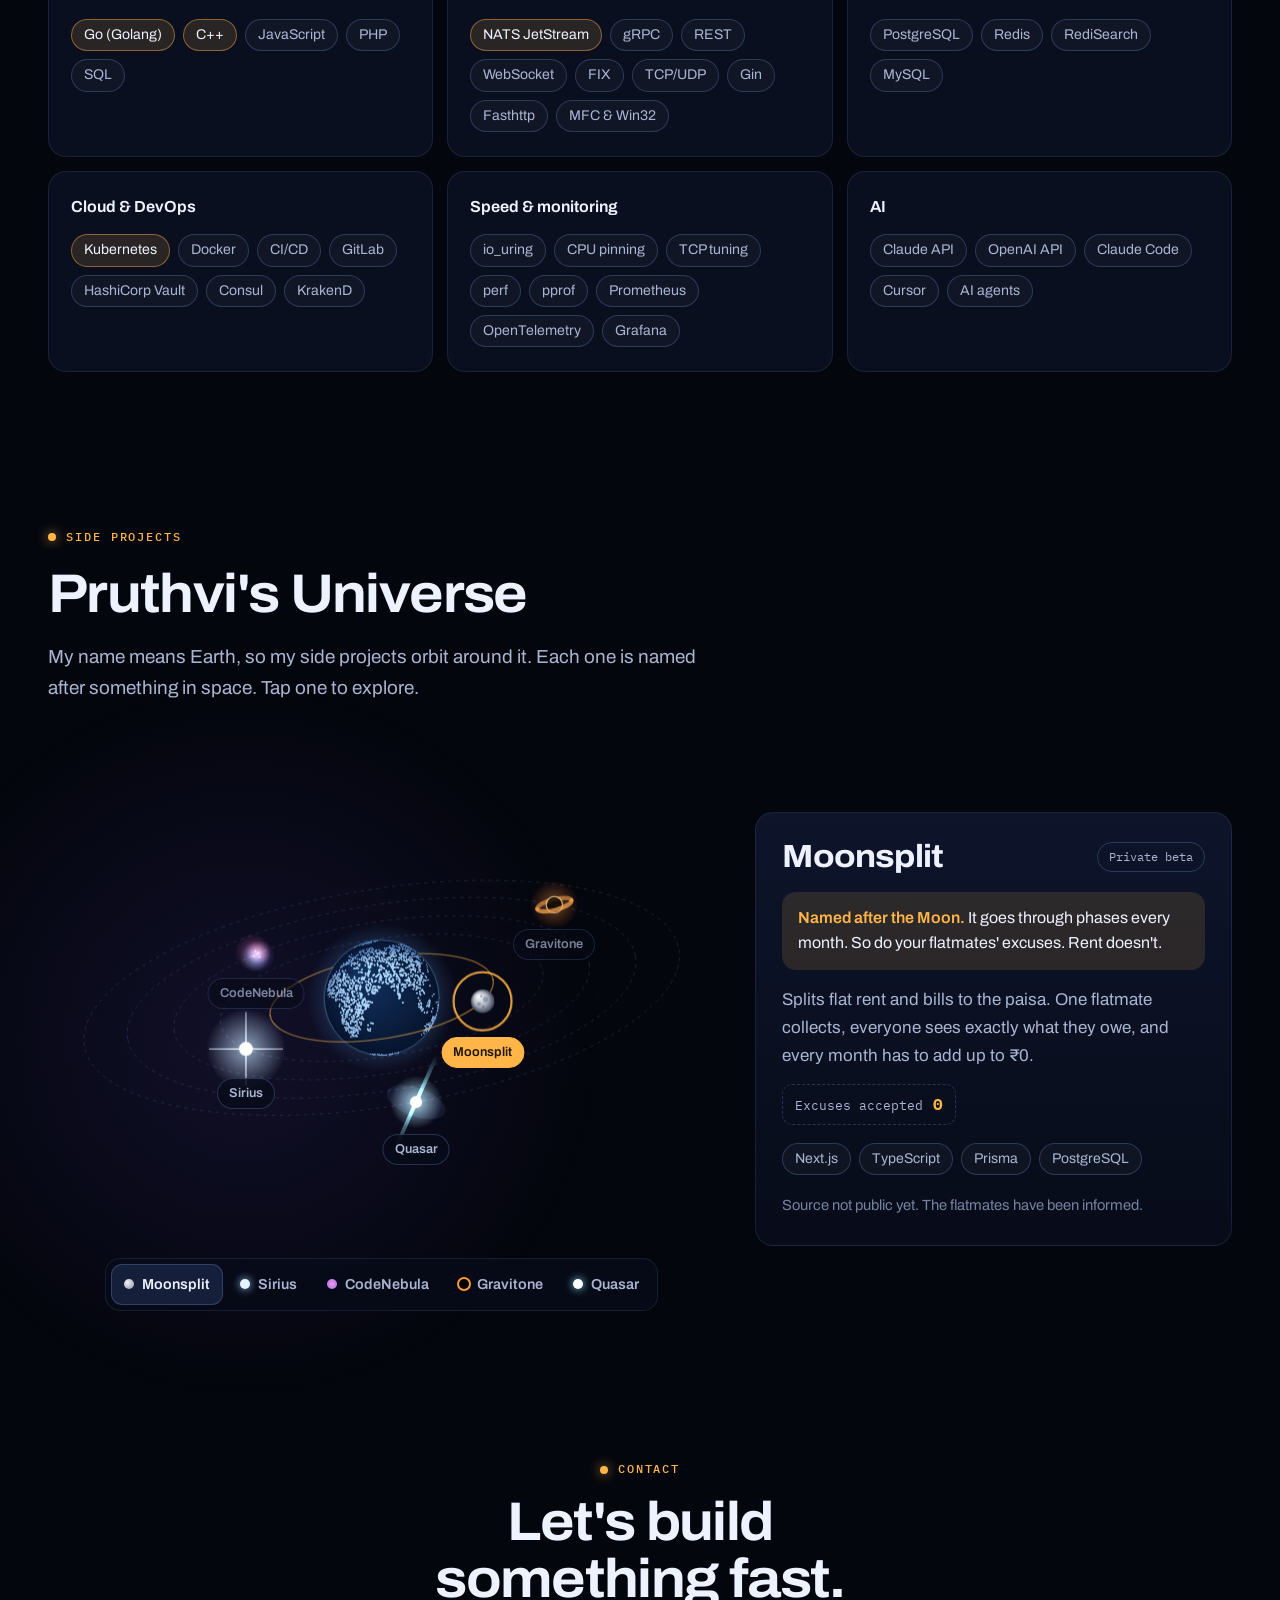
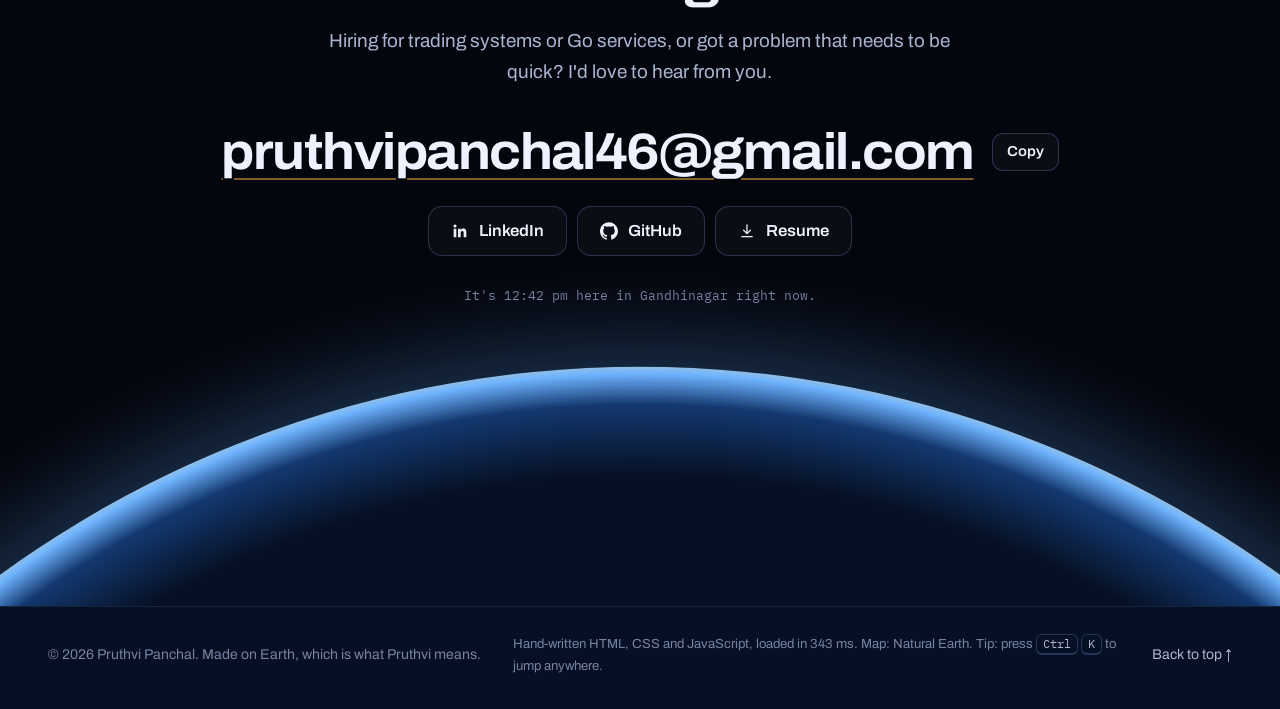
==== commit 15755478: "Improve search visibility for pruthvip.tech - Shorter meta description led by name, Go (Golang) and " ====
--- a/index.html
+++ b/index.html
@@ -4,8 +4,9 @@
   <meta charset="utf-8">
   <meta name="viewport" content="width=device-width, initial-scale=1">
   <title>Pruthvi Panchal | Go, Distributed Systems &amp; Low-Latency Engineer</title>
-  <meta name="description" content="Engineering systems where every microsecond matters. Software engineer with 4 years in fintech, building Go and C++ trading systems: 17 microservices serving 20,000+ concurrent users, with orders handled in 250 microseconds on average.">
+  <meta name="description" content="Pruthvi Panchal is a Go (Golang) and C++ engineer in GIFT City, India, building low-latency trading systems: 20,000+ concurrent users, orders in 250 µs.">
   <meta name="author" content="Pruthvi Panchal">
+  <meta name="robots" content="index, follow, max-image-preview:large, max-snippet:-1">
   <link rel="canonical" href="https://pruthvip.tech/">
   <meta name="color-scheme" content="dark light">
   <meta name="theme-color" content="#04060D">
@@ -25,6 +26,7 @@
   <meta name="twitter:title" content="Pruthvi Panchal | Go, Distributed Systems &amp; Low-Latency Engineer">
   <meta name="twitter:description" content="Engineering systems where every microsecond matters. Go and C++ trading systems: 20,000+ concurrent users, 250 µs per order on average.">
   <meta name="twitter:image" content="https://pruthvip.tech/assets/og-image.png">
+  <meta name="twitter:image:alt" content="Pruthvi Panchal: engineering systems where every microsecond matters. Beside the name, a glowing dotted Earth with Gandhinagar marked">
 
   <link rel="icon" href="favicon.ico" sizes="32x32">
   <link rel="icon" href="favicon.svg" type="image/svg+xml">
@@ -47,23 +49,72 @@
   <script src="assets/js/earth-data.js" defer></script>
   <script src="assets/js/main.js" defer></script>
 
+  <!-- Structured data for search engines. Keep it in step with the page, and bump
+       dateModified (and sitemap.xml's lastmod) when the text changes. CodeNebula's
+       reference at /CodeNebula/ names #person as its author, so keep that @id stable. -->
   <script type="application/ld+json">
   {
     "@context": "https://schema.org",
-    "@type": "Person",
-    "name": "Pruthvi Panchal",
-    "url": "https://pruthvip.tech/",
-    "image": "https://pruthvip.tech/assets/og-image.png",
-    "jobTitle": "Software Engineer",
-    "worksFor": { "@type": "Organization", "name": "Greeksoft Technologies" },
-    "address": { "@type": "PostalAddress", "addressLocality": "Gandhinagar", "addressRegion": "Gujarat", "addressCountry": "IN" },
-    "email": "mailto:pruthvipanchal46@gmail.com",
-    "alumniOf": [
-      { "@type": "CollegeOrUniversity", "name": "Parul University" },
-      { "@type": "CollegeOrUniversity", "name": "Gujarat Technological University" }
-    ],
-    "knowsAbout": ["Go", "C++", "Distributed systems", "Microservices", "Low-latency systems", "High-frequency trading", "NATS JetStream", "Kubernetes", "Redis", "PostgreSQL", "FIX protocol"],
-    "sameAs": ["https://linkedin.com/in/pruthvipanchal", "https://github.com/pruthvipanchal"]
+    "@graph": [
+      {
+        "@type": "WebSite",
+        "@id": "https://pruthvip.tech/#website",
+        "url": "https://pruthvip.tech/",
+        "name": "Pruthvi Panchal",
+        "alternateName": "pruthvip.tech",
+        "inLanguage": "en",
+        "publisher": { "@id": "https://pruthvip.tech/#person" }
+      },
+      {
+        "@type": "ProfilePage",
+        "@id": "https://pruthvip.tech/#profilepage",
+        "url": "https://pruthvip.tech/",
+        "name": "Pruthvi Panchal | Go, Distributed Systems & Low-Latency Engineer",
+        "isPartOf": { "@id": "https://pruthvip.tech/#website" },
+        "mainEntity": { "@id": "https://pruthvip.tech/#person" },
+        "primaryImageOfPage": "https://pruthvip.tech/assets/og-image.png",
+        "dateCreated": "2026-10-25",
+        "dateModified": "2026-11-10",
+        "inLanguage": "en"
+      },
+      {
+        "@type": "Person",
+        "@id": "https://pruthvip.tech/#person",
+        "name": "Pruthvi Panchal",
+        "givenName": "Pruthvi",
+        "familyName": "Panchal",
+        "url": "https://pruthvip.tech/",
+        "image": "https://pruthvip.tech/assets/og-image.png",
+        "description": "Software engineer in GIFT City, India, building low-latency trading systems in Go and C++.",
+        "jobTitle": "Software Engineer",
+        "worksFor": { "@type": "Organization", "name": "Greeksoft Technologies" },
+        "address": { "@type": "PostalAddress", "addressLocality": "Gandhinagar", "addressRegion": "Gujarat", "addressCountry": "IN" },
+        "email": "mailto:pruthvipanchal46@gmail.com",
+        "alumniOf": [
+          { "@type": "CollegeOrUniversity", "name": "Parul University" },
+          { "@type": "CollegeOrUniversity", "name": "Gujarat Technological University" }
+        ],
+        "knowsAbout": ["Go", "Golang", "C++", "Distributed systems", "Microservices", "Low-latency systems", "High-frequency trading", "NATS JetStream", "Kubernetes", "Redis", "PostgreSQL", "FIX protocol"],
+        "sameAs": ["https://www.linkedin.com/in/pruthvipanchal/", "https://github.com/pruthvipanchal"]
+      },
+      {
+        "@type": "WebSite",
+        "@id": "https://pruthvip.tech/CodeNebula/#website",
+        "name": "CodeNebula",
+        "url": "https://pruthvip.tech/CodeNebula/",
+        "description": "C++, Go and Python concepts with real-world scenarios and runnable examples.",
+        "creator": { "@id": "https://pruthvip.tech/#person" }
+      },
+      {
+        "@type": "SoftwareSourceCode",
+        "name": "Sirius",
+        "url": "https://pruthvip.tech/#sirius",
+        "codeRepository": "https://github.com/pruthvipanchal/Sirius",
+        "description": "An interview-prep notebook: notes with code and maths, spaced-repetition flashcards and instant search, kept on your own computer.",
+        "programmingLanguage": ["Go", "TypeScript"],
+        "creator": { "@id": "https://pruthvip.tech/#person" }
+      }
+    ]
   }
   </script>
 </head>
@@ -121,7 +172,7 @@
           <svg class="icon icon-sun" aria-hidden="true"><use href="#i-sun"/></svg>
           <svg class="icon icon-moon" aria-hidden="true"><use href="#i-moon"/></svg>
         </button>
-        <a class="btn btn-small btn-ghost bar-resume" href="assets/Pruthvi-Panchal-Resume.pdf" download>
+        <a class="btn btn-small btn-ghost bar-resume" href="assets/Pruthvi-Panchal-Resume.pdf" rel="nofollow" download>
           <svg class="icon" aria-hidden="true"><use href="#i-download"/></svg>Resume
         </a>
         <button class="icon-btn menu-toggle js-only" type="button" data-menu-toggle aria-controls="site-nav" aria-expanded="false" aria-label="Open menu">
@@ -145,13 +196,13 @@
             <a class="btn btn-primary" href="mailto:pruthvipanchal46@gmail.com">
               <svg class="icon" aria-hidden="true"><use href="#i-mail"/></svg>Email me
             </a>
-            <a class="btn btn-ghost" href="assets/Pruthvi-Panchal-Resume.pdf" download>
+            <a class="btn btn-ghost" href="assets/Pruthvi-Panchal-Resume.pdf" rel="nofollow" download>
               <svg class="icon" aria-hidden="true"><use href="#i-download"/></svg>Resume
             </a>
-            <a class="btn btn-ghost btn-square" href="https://linkedin.com/in/pruthvipanchal" target="_blank" rel="noopener" aria-label="LinkedIn profile">
+            <a class="btn btn-ghost btn-square" href="https://www.linkedin.com/in/pruthvipanchal/" target="_blank" rel="me noopener" aria-label="LinkedIn profile">
               <svg class="icon" aria-hidden="true"><use href="#i-linkedin"/></svg>
             </a>
-            <a class="btn btn-ghost btn-square" href="https://github.com/pruthvipanchal" target="_blank" rel="noopener" aria-label="GitHub profile">
+            <a class="btn btn-ghost btn-square" href="https://github.com/pruthvipanchal" target="_blank" rel="me noopener" aria-label="GitHub profile">
               <svg class="icon" aria-hidden="true"><use href="#i-github"/></svg>
             </a>
           </div>
@@ -409,7 +460,7 @@
         <div class="skills">
           <div class="skill-group" data-reveal>
             <h3>Languages</h3>
-            <ul class="chips"><li class="is-key">Go</li><li class="is-key">C++</li><li>JavaScript</li><li>PHP</li><li>SQL</li></ul>
+            <ul class="chips"><li class="is-key">Go (Golang)</li><li class="is-key">C++</li><li>JavaScript</li><li>PHP</li><li>SQL</li></ul>
           </div>
           <div class="skill-group" data-reveal>
             <h3>Backend &amp; messaging</h3>
@@ -485,7 +536,7 @@
                 <ul class="chips"><li>C++</li><li>Go</li><li>Python</li><li>Next.js</li><li>Three.js</li></ul>
                 <p class="project-links">
                   <a href="https://codenebula-dev.vercel.app/" target="_blank" rel="noopener">Open CodeNebula<svg class="icon" aria-hidden="true"><use href="#i-arrow-ur"/></svg></a>
-                  <a href="https://pruthvipanchal.github.io/CodeNebula/" target="_blank" rel="noopener">Reference docs<svg class="icon" aria-hidden="true"><use href="#i-arrow-ur"/></svg></a>
+                  <a href="https://pruthvip.tech/CodeNebula/" target="_blank" rel="noopener">Reference docs<svg class="icon" aria-hidden="true"><use href="#i-arrow-ur"/></svg></a>
                   <a href="https://github.com/pruthvipanchal/CodeNebula" target="_blank" rel="noopener">Source code<svg class="icon" aria-hidden="true"><use href="#i-arrow-ur"/></svg></a>
                 </p>
               </article>
@@ -521,9 +572,9 @@
           <span class="visually-hidden" role="status" data-copy-status></span>
         </div>
         <div class="contact-links">
-          <a class="btn btn-ghost" href="https://linkedin.com/in/pruthvipanchal" target="_blank" rel="noopener"><svg class="icon" aria-hidden="true"><use href="#i-linkedin"/></svg>LinkedIn</a>
-          <a class="btn btn-ghost" href="https://github.com/pruthvipanchal" target="_blank" rel="noopener"><svg class="icon" aria-hidden="true"><use href="#i-github"/></svg>GitHub</a>
-          <a class="btn btn-ghost" href="assets/Pruthvi-Panchal-Resume.pdf" download><svg class="icon" aria-hidden="true"><use href="#i-download"/></svg>Resume</a>
+          <a class="btn btn-ghost" href="https://www.linkedin.com/in/pruthvipanchal/" target="_blank" rel="me noopener"><svg class="icon" aria-hidden="true"><use href="#i-linkedin"/></svg>LinkedIn</a>
+          <a class="btn btn-ghost" href="https://github.com/pruthvipanchal" target="_blank" rel="me noopener"><svg class="icon" aria-hidden="true"><use href="#i-github"/></svg>GitHub</a>
+          <a class="btn btn-ghost" href="assets/Pruthvi-Panchal-Resume.pdf" rel="nofollow" download><svg class="icon" aria-hidden="true"><use href="#i-download"/></svg>Resume</a>
         </div>
         <p class="contact-clock" data-clock>Based in Gandhinagar, India (IST, UTC+05:30)</p>
       </div>
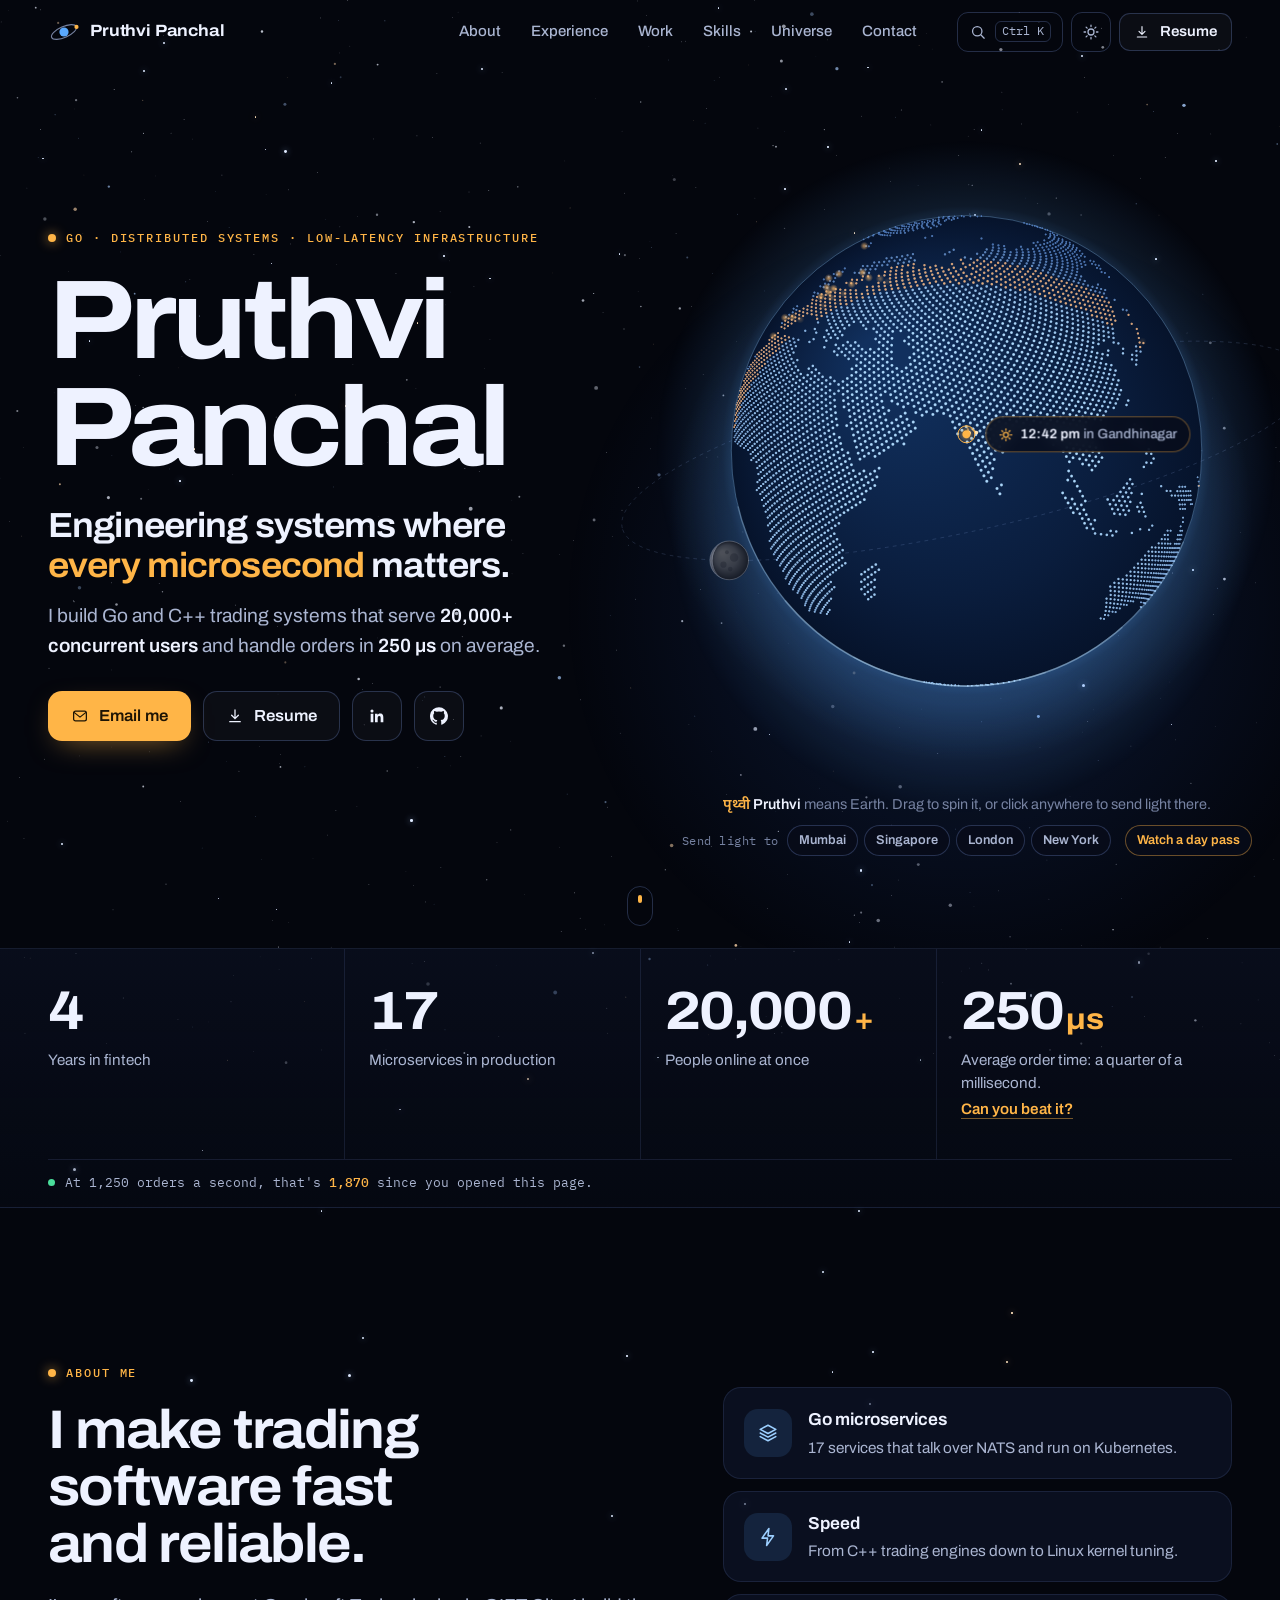
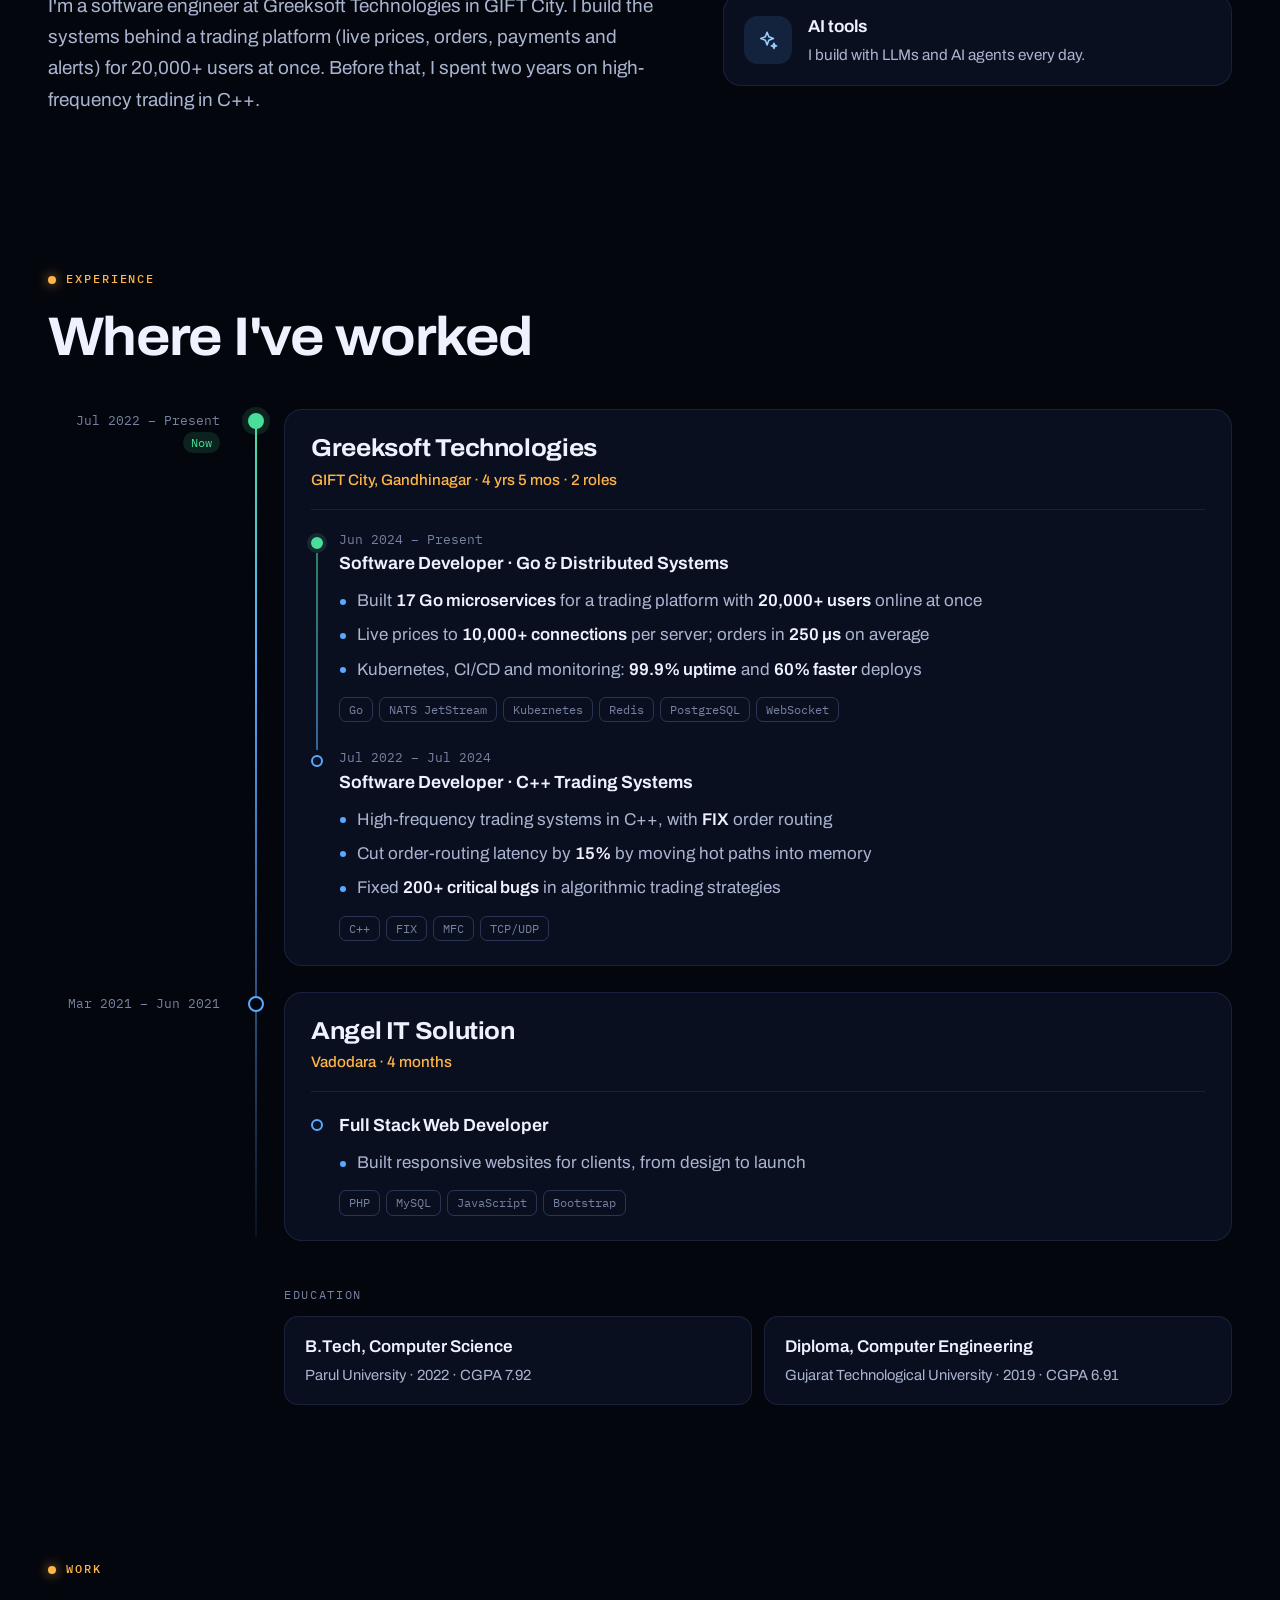
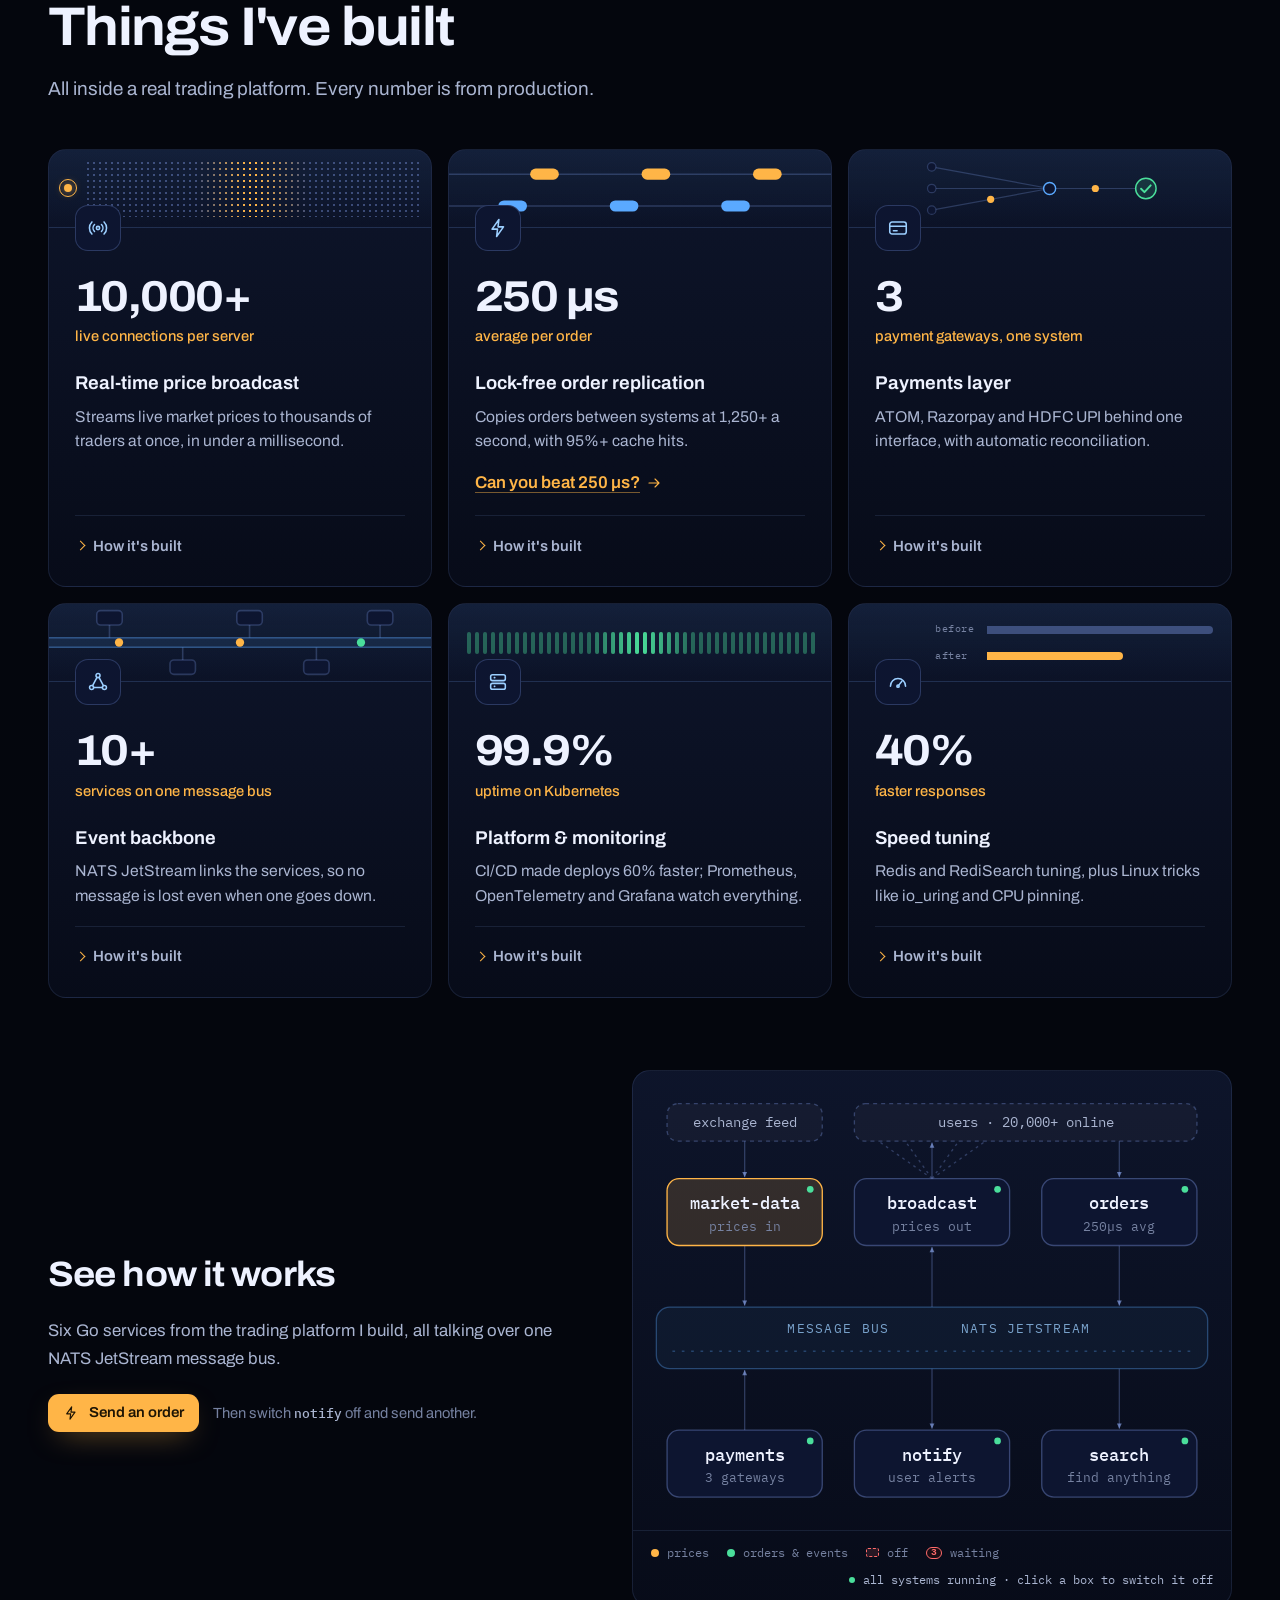
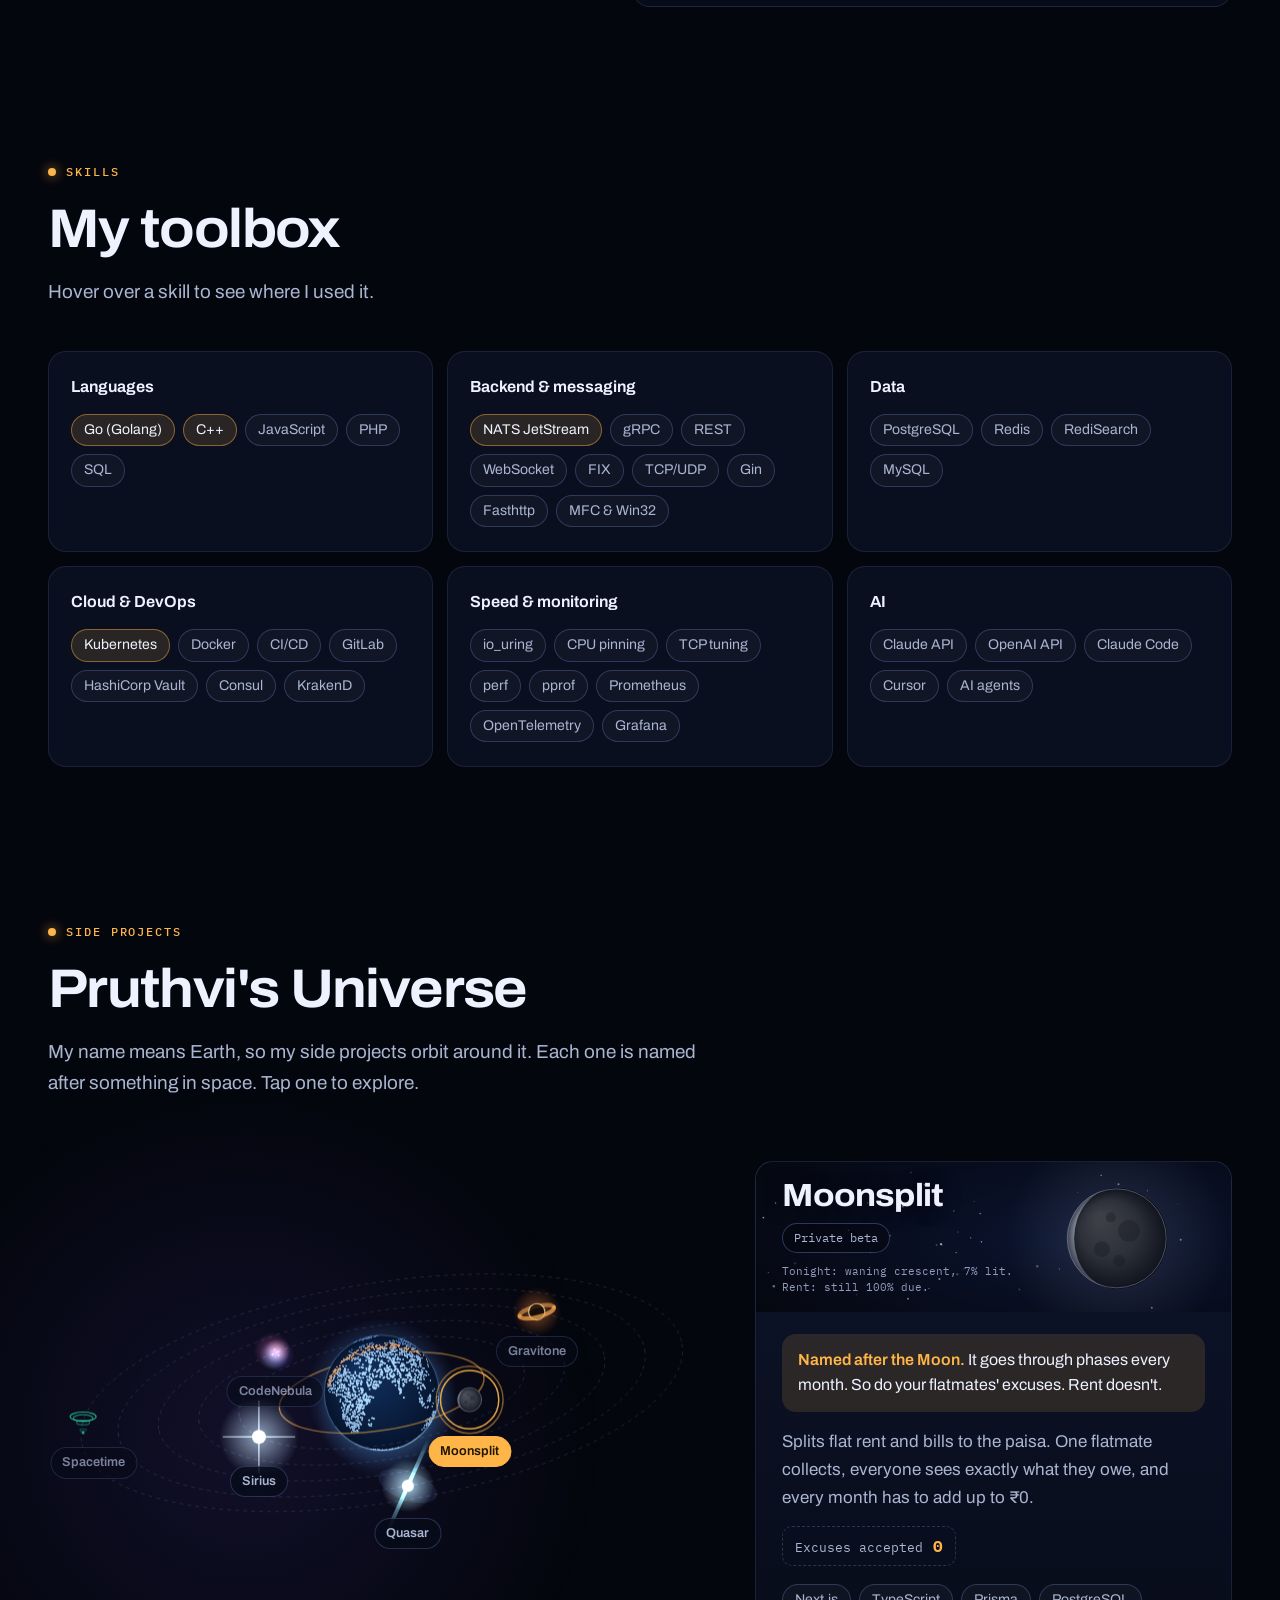
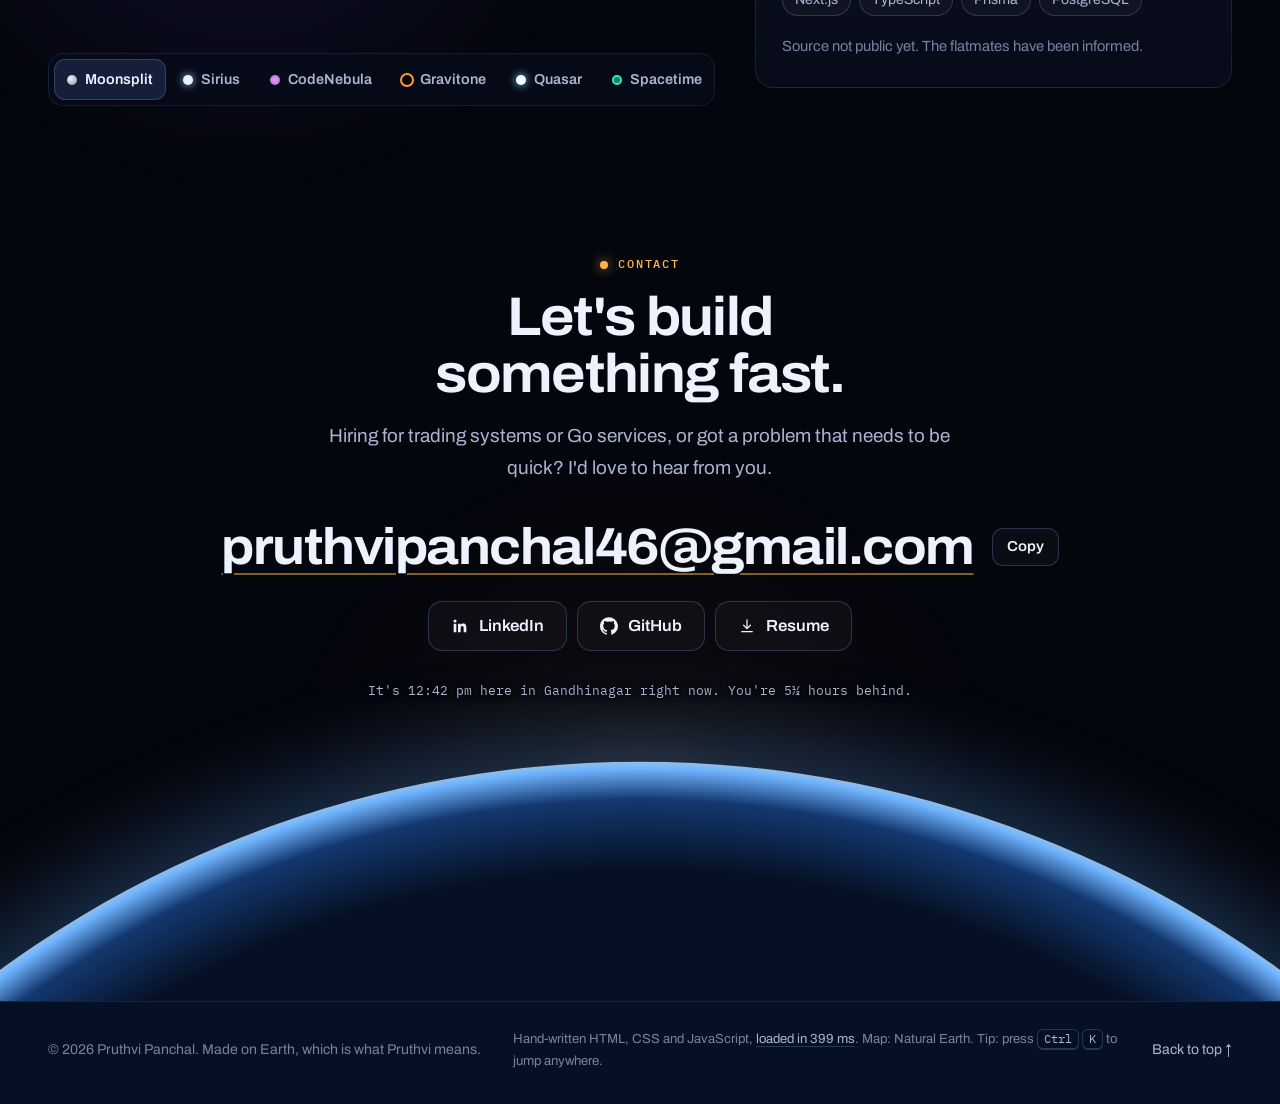
==== commit 38b92286: "Upgrade the portfolio: light across the Earth, living work cards, project portraits, Spacetime" ====
--- a/index.html
+++ b/index.html
@@ -74,7 +74,7 @@
         "mainEntity": { "@id": "https://pruthvip.tech/#person" },
         "primaryImageOfPage": "https://pruthvip.tech/assets/og-image.png",
         "dateCreated": "2026-10-25",
-        "dateModified": "2026-11-10",
+        "dateModified": "2026-11-12",
         "inLanguage": "en"
       },
       {
@@ -129,6 +129,7 @@
     <symbol id="i-close" viewBox="0 0 24 24"><path d="M6 6l12 12M18 6 6 18"/></symbol>
     <symbol id="i-mail" viewBox="0 0 24 24"><rect x="3.5" y="5.5" width="17" height="13" rx="2.5"/><path d="m4.5 7.5 7.5 6 7.5-6"/></symbol>
     <symbol id="i-terminal" viewBox="0 0 24 24"><path d="M4.5 7.5 9 12l-4.5 4.5M11.5 16.5h8"/></symbol>
+    <symbol id="i-search" viewBox="0 0 24 24"><circle cx="11" cy="11" r="6.25"/><path d="m16 16 4.25 4.25"/></symbol>
     <symbol id="i-rotate" viewBox="0 0 24 24"><path d="M20 12a8 8 0 1 1-2.34-5.66"/><path d="M20 4.5v4h-4"/></symbol>
     <symbol id="i-broadcast" viewBox="0 0 24 24"><circle cx="12" cy="12" r="1.8"/><path d="M8.2 15.8a5.4 5.4 0 0 1 0-7.6M15.8 8.2a5.4 5.4 0 0 1 0 7.6M5.4 18.6a9.3 9.3 0 0 1 0-13.2M18.6 5.4a9.3 9.3 0 0 1 0 13.2"/></symbol>
     <symbol id="i-bolt" viewBox="0 0 24 24"><path d="M13 2.75 5.5 13.25h6l-1 8 7.5-10.5h-6l1-8Z"/></symbol>
@@ -150,8 +151,10 @@
       <a class="mark" href="#top" aria-label="Pruthvi Panchal, back to top">
         <svg class="mark-svg" viewBox="0 0 32 32" aria-hidden="true">
           <ellipse class="mark-orbit" cx="16" cy="16" rx="13.5" ry="5.4" transform="rotate(-24 16 16)"/>
+          <!-- main.js moves the Moon round its orbit as the page scrolls: the first copy passes behind the Earth. -->
+          <circle class="mark-moon mark-moon-back" cx="28.5" cy="11" r="2.1"/>
           <circle class="mark-earth" cx="16" cy="16" r="4.6"/>
-          <circle class="mark-moon" cx="28.5" cy="11" r="2.1"/>
+          <circle class="mark-moon mark-moon-front" cx="28.5" cy="11" r="2.1"/>
         </svg>
         <span class="mark-name">Pruthvi Panchal</span>
       </a>
@@ -164,10 +167,14 @@
           <li><a href="#skills">Skills</a></li>
           <li><a href="#universe">Universe</a></li>
           <li><a href="#contact">Contact</a></li>
+          <li class="nav-cmd js-only"><button type="button" data-palette-open>Search and commands</button></li>
         </ul>
       </nav>
 
       <div class="bar-actions">
+        <button class="icon-btn pal-open js-only" type="button" data-palette-open aria-label="Search and commands">
+          <svg class="icon" aria-hidden="true"><use href="#i-search"/></svg><kbd data-kbd>Ctrl K</kbd>
+        </button>
         <button class="icon-btn js-only" type="button" data-theme-toggle aria-label="Switch to light theme">
           <svg class="icon icon-sun" aria-hidden="true"><use href="#i-sun"/></svg>
           <svg class="icon icon-moon" aria-hidden="true"><use href="#i-moon"/></svg>
@@ -209,14 +216,30 @@
         </div>
 
         <div class="hero-earth" data-earth-stage>
-          <canvas class="earth-canvas js-only" data-earth role="img" aria-label="A glowing dotted Earth, turned to show India, with Gandhinagar marked. Drag to spin it."></canvas>
+          <canvas class="earth-canvas js-only" data-earth role="img" aria-label="A glowing dotted Earth, turned to show India, with Gandhinagar marked. Drag to spin it, or click anywhere to send light there."></canvas>
           <button class="earth-pin js-only" type="button" data-pin hidden aria-describedby="pin-tip">
             <span class="pin-dot" aria-hidden="true"></span>
             <span class="pin-label"><svg class="icon pin-sky" aria-hidden="true"><use href="#i-sun" data-pin-sky/></svg><span><span data-pin-time></span><span class="pin-place"> in Gandhinagar</span></span></span>
           </button>
           <p class="pin-tip" id="pin-tip" role="tooltip" data-pin-tip hidden>Gandhinagar, Gujarat. I live here and work in GIFT City, India's international finance hub.</p>
+          <!-- Where the visitor's light landed: main.js fills this in and keeps it beside the place. -->
+          <p class="light-chip js-only" data-light-chip role="status" hidden>
+            <span class="chip-top"><b data-light-place></b><span data-light-km></span></span>
+            <span class="chip-fact" data-light-fact></span>
+            <i class="chip-note">shown 25× slower than real</i>
+          </p>
           <div class="earth-fallback" aria-hidden="true"></div>
-          <p class="earth-hint"><span class="deva" lang="hi">पृथ्वी</span> <b>Pruthvi</b> means Earth.<span class="js-only"> Drag to spin it.</span></p>
+          <div class="earth-foot">
+            <p class="earth-hint"><span class="deva" lang="hi">पृथ्वी</span> <b>Pruthvi</b> means Earth.<span class="js-only"> Drag to spin it, or <span data-verb>click</span> anywhere to send light there.</span></p>
+            <p class="earth-go js-only">
+              <span>Send light to</span>
+              <button type="button" data-light-to="Mumbai" aria-label="Send light to Mumbai">Mumbai</button>
+              <button type="button" data-light-to="Singapore" aria-label="Send light to Singapore">Singapore</button>
+              <button type="button" data-light-to="London" aria-label="Send light to London">London</button>
+              <button type="button" data-light-to="New York" aria-label="Send light to New York">New York</button>
+              <button type="button" class="earth-day" data-day>Watch a day pass</button>
+            </p>
+          </div>
         </div>
       </div>
       <a class="scroll-cue" href="#about" aria-label="Scroll to About"><span></span></a>
@@ -226,7 +249,7 @@
     <section class="stats" aria-label="At a glance">
       <div class="wrap stats-grid">
         <div class="stat" data-reveal>
-          <p class="stat-num"><span data-count="4">4</span></p>
+          <p class="stat-num"><span data-count="4" data-since="2022-07">4</span></p>
           <p class="stat-label">Years in fintech</p>
         </div>
         <div class="stat" data-reveal>
@@ -242,6 +265,8 @@
           <p class="stat-label">Average order time<span class="stat-more">: a quarter of a millisecond</span>. <button class="link-btn js-only" type="button" data-race-open>Can you beat it?</button></p>
         </div>
       </div>
+      <!-- A running count at the platform's rate of 1,250 orders a second (main.js keeps it ticking). -->
+      <p class="wrap stats-live js-only" data-live hidden><i class="live-dot" aria-hidden="true"></i><span>At 1,250 orders a second, that's <b data-live-count>0</b> since you opened this page.</span></p>
     </section>
 
     <!-- About -->
@@ -283,7 +308,7 @@
             <div class="tl-card">
               <div class="company">
                 <h3>Greeksoft Technologies</h3>
-                <p class="tl-org"><span>GIFT City, Gandhinagar</span> · <span>4+ years</span> · <span>2 roles</span></p>
+                <p class="tl-org"><span>GIFT City, Gandhinagar</span> · <span data-tenure="2022-07">4+ years</span> · <span>2 roles</span></p>
               </div>
               <ol class="roles">
                 <li class="role is-now">
@@ -294,6 +319,7 @@
                     <li>Live prices to <b>10,000+ connections</b> per server; orders in <b>250 µs</b> on average</li>
                     <li>Kubernetes, CI/CD and monitoring: <b>99.9% uptime</b> and <b>60% faster</b> deploys</li>
                   </ul>
+                  <ul class="role-stack" aria-label="Main tools"><li>Go</li><li>NATS JetStream</li><li>Kubernetes</li><li>Redis</li><li>PostgreSQL</li><li>WebSocket</li></ul>
                 </li>
                 <li class="role">
                   <p class="role-when"><time datetime="2022-07">Jul 2022</time> – <time datetime="2024-07">Jul 2024</time></p>
@@ -303,6 +329,7 @@
                     <li>Cut order-routing latency by <b>15%</b> by moving hot paths into memory</li>
                     <li>Fixed <b>200+ critical bugs</b> in algorithmic trading strategies</li>
                   </ul>
+                  <ul class="role-stack" aria-label="Main tools"><li>C++</li><li>FIX</li><li>MFC</li><li>TCP/UDP</li></ul>
                 </li>
               </ol>
             </div>
@@ -320,6 +347,7 @@
                   <ul>
                     <li>Built responsive websites for clients, from design to launch</li>
                   </ul>
+                  <ul class="role-stack" aria-label="Main tools"><li>PHP</li><li>MySQL</li><li>JavaScript</li><li>Bootstrap</li></ul>
                 </li>
               </ol>
             </div>
@@ -346,48 +374,152 @@
         </div>
 
         <ul class="cards">
+          <!-- Each card opens with a small moving picture of what the system does (.card-art, drawn in
+               CSS), and folds out how it's built. data-spot names its place in the diagram below. -->
           <li class="card" data-reveal>
+            <div class="card-art art-fan" aria-hidden="true"><i class="art-src"></i></div>
             <span class="card-icon"><svg class="icon" aria-hidden="true"><use href="#i-broadcast"/></svg></span>
             <p class="card-num">10,000+</p>
             <p class="card-unit">live connections per server</p>
             <h3>Real-time price broadcast</h3>
             <p>Streams live market prices to thousands of traders at once, in under a millisecond.</p>
+            <details class="how-built">
+              <summary>How it's built</summary>
+              <ul>
+                <li>A WebSocket server holding 10,000+ connections per node</li>
+                <li>Worker pools sized to the CPU's cores</li>
+                <li>Memory pooling keeps it steady under heavy load</li>
+                <li>Watches itself for goroutine leaks</li>
+              </ul>
+              <button class="link-btn js-only" type="button" data-spot="bc">See it in the diagram<svg class="icon" aria-hidden="true"><use href="#i-arrow-r"/></svg></button>
+            </details>
           </li>
           <li class="card" data-reveal>
+            <div class="card-art art-copy" aria-hidden="true">
+              <svg viewBox="0 0 240 64" preserveAspectRatio="xMidYMid slice">
+                <path class="a-rail" d="M0 23H240M0 43H240"/>
+                <rect class="a-pk a-pk-1" x="-9" y="19.5" width="18" height="7" rx="3.5"/>
+                <rect class="a-pk a-pk-2" x="-9" y="19.5" width="18" height="7" rx="3.5"/>
+                <rect class="a-pk a-pk-3" x="-9" y="19.5" width="18" height="7" rx="3.5"/>
+                <rect class="a-pk a-twin a-pk-1" x="-9" y="39.5" width="18" height="7" rx="3.5"/>
+                <rect class="a-pk a-twin a-pk-2" x="-9" y="39.5" width="18" height="7" rx="3.5"/>
+                <rect class="a-pk a-twin a-pk-3" x="-9" y="39.5" width="18" height="7" rx="3.5"/>
+              </svg>
+            </div>
             <span class="card-icon"><svg class="icon" aria-hidden="true"><use href="#i-bolt"/></svg></span>
             <p class="card-num">250 µs</p>
             <p class="card-unit">average per order</p>
             <h3>Lock-free order replication</h3>
             <p>Copies orders between systems at 1,250+ a second, with 95%+ cache hits.</p>
             <button class="link-btn js-only" type="button" data-race-open>Can you beat 250 µs?<svg class="icon" aria-hidden="true"><use href="#i-arrow-r"/></svg></button>
+            <details class="how-built">
+              <summary>How it's built</summary>
+              <ul>
+                <li>Lock-free, so no order waits on another</li>
+                <li>95%+ of lookups answered from the Redis cache</li>
+                <li>Reads the older C++ system's binary data directly, checking magic numbers and using fixed-point maths</li>
+              </ul>
+              <button class="link-btn js-only" type="button" data-spot="or">See it in the diagram<svg class="icon" aria-hidden="true"><use href="#i-arrow-r"/></svg></button>
+            </details>
           </li>
           <li class="card" data-reveal>
+            <div class="card-art art-join" aria-hidden="true">
+              <svg viewBox="0 0 240 64">
+                <path class="a-rail" d="M30 14 128 32M30 32H128M30 50 128 32M128 32H200"/>
+                <circle class="a-end" cx="30" cy="14" r="3.5"/>
+                <circle class="a-end" cx="30" cy="32" r="3.5"/>
+                <circle class="a-end" cx="30" cy="50" r="3.5"/>
+                <circle class="a-dot a-in-1" r="3"/>
+                <circle class="a-dot a-in-2" r="3"/>
+                <circle class="a-dot a-in-3" r="3"/>
+                <circle class="a-hub" cx="128" cy="32" r="5"/>
+                <circle class="a-done" cx="208" cy="32" r="8.5"/>
+                <path class="a-tick" d="m204 32.2 2.8 2.8 5.2-5.6"/>
+              </svg>
+            </div>
             <span class="card-icon"><svg class="icon" aria-hidden="true"><use href="#i-card"/></svg></span>
             <p class="card-num">3</p>
             <p class="card-unit">payment gateways, one system</p>
             <h3>Payments layer</h3>
             <p>ATOM, Razorpay and HDFC UPI behind one interface, with automatic reconciliation.</p>
+            <details class="how-built">
+              <summary>How it's built</summary>
+              <ul>
+                <li>One gateway interface; a factory picks ATOM, Razorpay or HDFC UPI</li>
+                <li>Credentials rotate through HashiCorp Vault</li>
+                <li>A background service reconciles payments continuously</li>
+              </ul>
+              <button class="link-btn js-only" type="button" data-spot="pay">See it in the diagram<svg class="icon" aria-hidden="true"><use href="#i-arrow-r"/></svg></button>
+            </details>
           </li>
           <li class="card" data-reveal>
+            <div class="card-art art-bus" aria-hidden="true">
+              <svg viewBox="0 0 240 64" preserveAspectRatio="xMidYMid slice">
+                <path class="a-rail" d="M38 21V29M84 43V35M126 21V29M168 43V35M208 21V29"/>
+                <rect class="a-lane" x="-6" y="29" width="252" height="6" rx="3"/>
+                <rect class="a-svc a-svc-1" x="30" y="12" width="16" height="9" rx="2.5"/>
+                <rect class="a-svc a-svc-2" x="76" y="43" width="16" height="9" rx="2.5"/>
+                <rect class="a-svc a-svc-3" x="118" y="12" width="16" height="9" rx="2.5"/>
+                <rect class="a-svc a-svc-4" x="160" y="43" width="16" height="9" rx="2.5"/>
+                <rect class="a-svc a-svc-5" x="200" y="12" width="16" height="9" rx="2.5"/>
+                <circle class="a-dot a-run a-run-1" cy="32" r="2.6"/>
+                <circle class="a-dot a-run a-run-2" cy="32" r="2.6"/>
+                <circle class="a-dot a-run a-run-3" cy="32" r="2.6"/>
+              </svg>
+            </div>
             <span class="card-icon"><svg class="icon" aria-hidden="true"><use href="#i-network"/></svg></span>
             <p class="card-num">10+</p>
             <p class="card-unit">services on one message bus</p>
             <h3>Event backbone</h3>
             <p>NATS JetStream links the services, so no message is lost even when one goes down.</p>
+            <details class="how-built">
+              <summary>How it's built</summary>
+              <ul>
+                <li>Durable consumers pick up where they left off</li>
+                <li>Stream replay after an outage</li>
+                <li>Consul reloads config live, with no restarts</li>
+                <li>Each broker's PostgreSQL and Redis data is kept apart</li>
+              </ul>
+              <button class="link-btn js-only" type="button" data-spot="bus">See it in the diagram<svg class="icon" aria-hidden="true"><use href="#i-arrow-r"/></svg></button>
+            </details>
           </li>
           <li class="card" data-reveal>
+            <div class="card-art art-up" aria-hidden="true"></div>
             <span class="card-icon"><svg class="icon" aria-hidden="true"><use href="#i-server"/></svg></span>
             <p class="card-num">99.9%</p>
             <p class="card-unit">uptime on Kubernetes</p>
             <h3>Platform &amp; monitoring</h3>
             <p>CI/CD made deploys 60% faster; Prometheus, OpenTelemetry and Grafana watch everything.</p>
+            <details class="how-built">
+              <summary>How it's built</summary>
+              <ul>
+                <li>All 17 services run on Kubernetes</li>
+                <li>CI/CD pipelines cut deploy time by 60%</li>
+                <li>Prometheus metrics, OpenTelemetry tracing and Grafana dashboards</li>
+              </ul>
+              <button class="link-btn js-only" type="button" data-spot="all">See it in the diagram<svg class="icon" aria-hidden="true"><use href="#i-arrow-r"/></svg></button>
+            </details>
           </li>
           <li class="card" data-reveal>
+            <div class="card-art art-fast" aria-hidden="true">
+              <p><span>before</span><i class="art-bar art-bar-before"></i></p>
+              <p><span>after</span><i class="art-bar art-bar-after"></i></p>
+            </div>
             <span class="card-icon"><svg class="icon" aria-hidden="true"><use href="#i-gauge"/></svg></span>
             <p class="card-num">40%</p>
             <p class="card-unit">faster responses</p>
             <h3>Speed tuning</h3>
             <p>Redis and RediSearch tuning, plus Linux tricks like io_uring and CPU pinning.</p>
+            <details class="how-built">
+              <summary>How it's built</summary>
+              <ul>
+                <li>io_uring for asynchronous I/O</li>
+                <li>Hot goroutines pinned to CPU cores with <code>runtime.LockOSThread</code></li>
+                <li>TCP tuned on the price paths: <code>TCP_NODELAY</code> and <code>SO_SNDBUF</code></li>
+                <li>perf and strace to find bottlenecks in the kernel</li>
+              </ul>
+              <button class="link-btn js-only" type="button" data-spot="sr">See it in the diagram<svg class="icon" aria-hidden="true"><use href="#i-arrow-r"/></svg></button>
+            </details>
           </li>
         </ul>
 
@@ -395,6 +527,10 @@
           <div class="how-copy" data-reveal>
             <h3>See how it works</h3>
             <p>Six Go services from the trading platform I build, all talking over one NATS JetStream message bus.</p>
+            <p class="how-actions js-only">
+              <button class="btn btn-small btn-primary" type="button" data-topo-send><svg class="icon" aria-hidden="true"><use href="#i-bolt"/></svg>Send an order</button>
+              <span>Then switch <b>notify</b> off and send another.</span>
+            </p>
           </div>
 
           <figure class="topo" data-reveal aria-label="Diagram of the trading platform: prices and order events moving between six Go microservices over a NATS JetStream bus">
@@ -455,32 +591,77 @@
         <div class="section-head" data-reveal>
           <p class="kicker">Skills</p>
           <h2 id="skills-title">My toolbox</h2>
+          <p class="lead js-only"><span data-skill-verb>Hover over</span> a skill to see where I used it.</p>
         </div>
 
         <div class="skills">
           <div class="skill-group" data-reveal>
             <h3>Languages</h3>
-            <ul class="chips"><li class="is-key">Go (Golang)</li><li class="is-key">C++</li><li>JavaScript</li><li>PHP</li><li>SQL</li></ul>
+            <ul class="chips">
+              <li class="is-key" data-used="17 microservices on the trading platform, plus the servers of Sirius, Quasar and Gravitone.">Go (Golang)</li>
+              <li class="is-key" data-used="Two years of high-frequency trading systems. CodeNebula covers 968 of its concepts.">C++</li>
+              <li data-used="Client websites at Angel IT Solution. This page, too.">JavaScript</li>
+              <li data-used="Client websites at Angel IT Solution.">PHP</li>
+              <li data-used="PostgreSQL on the trading platform, MySQL at Angel IT Solution.">SQL</li>
+            </ul>
           </div>
           <div class="skill-group" data-reveal>
             <h3>Backend &amp; messaging</h3>
-            <ul class="chips"><li class="is-key">NATS JetStream</li><li>gRPC</li><li>REST</li><li>WebSocket</li><li>FIX</li><li>TCP/UDP</li><li>Gin</li><li>Fasthttp</li><li>MFC &amp; Win32</li></ul>
+            <ul class="chips">
+              <li class="is-key" data-used="The event backbone linking 10+ services, with durable consumers and replay.">NATS JetStream</li>
+              <li>gRPC</li>
+              <li>REST</li>
+              <li data-used="Live prices to 10,000+ connections per server.">WebSocket</li>
+              <li data-used="Order routing in the C++ trading systems.">FIX</li>
+              <li data-used="Market data streaming between trading nodes.">TCP/UDP</li>
+              <li>Gin</li>
+              <li>Fasthttp</li>
+              <li data-used="The C++ trading systems were built with VC++ and MFC.">MFC &amp; Win32</li>
+            </ul>
           </div>
           <div class="skill-group" data-reveal>
             <h3>Data</h3>
-            <ul class="chips"><li>PostgreSQL</li><li>Redis</li><li>RediSearch</li><li>MySQL</li></ul>
+            <ul class="chips">
+              <li data-used="Each broker's data kept apart on the trading platform. Moonsplit runs on it too.">PostgreSQL</li>
+              <li data-used="95%+ cache hits in order replication.">Redis</li>
+              <li data-used="Search tuned for 40% faster responses.">RediSearch</li>
+              <li data-used="Client websites at Angel IT Solution.">MySQL</li>
+            </ul>
           </div>
           <div class="skill-group" data-reveal>
             <h3>Cloud &amp; DevOps</h3>
-            <ul class="chips"><li class="is-key">Kubernetes</li><li>Docker</li><li>CI/CD</li><li>GitLab</li><li>HashiCorp Vault</li><li>Consul</li><li>KrakenD</li></ul>
+            <ul class="chips">
+              <li class="is-key" data-used="All 17 services, at 99.9% uptime.">Kubernetes</li>
+              <li>Docker</li>
+              <li data-used="Pipelines that cut deploy time by 60%.">CI/CD</li>
+              <li>GitLab</li>
+              <li data-used="Rotates the payment gateways' credentials.">HashiCorp Vault</li>
+              <li data-used="Reloads config live, with no restarts.">Consul</li>
+              <li>KrakenD</li>
+            </ul>
           </div>
           <div class="skill-group" data-reveal>
             <h3>Speed &amp; monitoring</h3>
-            <ul class="chips"><li>io_uring</li><li>CPU pinning</li><li>TCP tuning</li><li>perf</li><li>pprof</li><li>Prometheus</li><li>OpenTelemetry</li><li>Grafana</li></ul>
+            <ul class="chips">
+              <li data-used="Asynchronous I/O in the Go services.">io_uring</li>
+              <li data-used="Hot goroutines pinned to cores with runtime.LockOSThread.">CPU pinning</li>
+              <li data-used="TCP_NODELAY and SO_SNDBUF on the price paths.">TCP tuning</li>
+              <li data-used="Finding bottlenecks in the kernel, with strace.">perf</li>
+              <li>pprof</li>
+              <li data-used="Metrics for all 17 services.">Prometheus</li>
+              <li data-used="Distributed tracing across the services.">OpenTelemetry</li>
+              <li data-used="Dashboards over the whole platform.">Grafana</li>
+            </ul>
           </div>
           <div class="skill-group" data-reveal>
             <h3>AI</h3>
-            <ul class="chips"><li>Claude API</li><li>OpenAI API</li><li>Claude Code</li><li>Cursor</li><li>AI agents</li></ul>
+            <ul class="chips">
+              <li data-used="Building LLM-powered tools and workflows.">Claude API</li>
+              <li data-used="Building LLM-powered tools and workflows.">OpenAI API</li>
+              <li data-used="How I build, every day.">Claude Code</li>
+              <li data-used="How I build, every day.">Cursor</li>
+              <li data-used="Hands-on with several agent frameworks.">AI agents</li>
+            </ul>
           </div>
         </div>
       </div>
@@ -508,12 +689,16 @@
               <button type="button" role="tab" id="tab-codenebula" aria-controls="codenebula" aria-selected="false" tabindex="-1" data-tab="codenebula"><i class="tab-dot dot-nebula"></i>CodeNebula</button>
               <button type="button" role="tab" id="tab-gravitone" aria-controls="gravitone" aria-selected="false" tabindex="-1" data-tab="gravitone"><i class="tab-dot dot-hole"></i>Gravitone</button>
               <button type="button" role="tab" id="tab-quasar" aria-controls="quasar" aria-selected="false" tabindex="-1" data-tab="quasar"><i class="tab-dot dot-quasar"></i>Quasar</button>
+              <button type="button" role="tab" id="tab-spacetime" aria-controls="spacetime" aria-selected="false" tabindex="-1" data-tab="spacetime"><i class="tab-dot dot-well"></i>Spacetime</button>
             </div>
           </div>
 
+          <!-- With scripts, each card opens on a window of sky (.project-art): main.js draws the
+               project's namesake there, and the name sits beside it. -->
           <div class="panels">
               <article class="project" id="moonsplit" role="tabpanel" aria-labelledby="tab-moonsplit" data-body="moon">
-                <div class="project-top"><h3>Moonsplit</h3><span class="status">Private beta</span></div>
+                <canvas class="project-art js-only" data-art aria-hidden="true"></canvas>
+                <div class="project-top"><h3>Moonsplit</h3><span class="status">Private beta</span><p class="art-cap js-only" data-moon-cap></p></div>
                 <p class="named"><span>Named after the Moon.</span> It goes through phases every month. So do your flatmates' excuses. Rent doesn't.</p>
                 <p>Splits flat rent and bills to the paisa. One flatmate collects, everyone sees exactly what they owe, and every month has to add up to ₹0.</p>
                 <p class="fun"><span>Excuses accepted</span><b>0</b></p>
@@ -522,6 +707,7 @@
               </article>
 
               <article class="project" id="sirius" role="tabpanel" aria-labelledby="tab-sirius" data-body="star">
+                <canvas class="project-art js-only" data-art aria-hidden="true"></canvas>
                 <div class="project-top"><h3>Sirius</h3><span class="status is-live">Open source</span></div>
                 <p class="named"><span>Named after the brightest star in the night sky.</span> It isn't the biggest, just well placed. That's what preparing does.</p>
                 <p>My interview-prep notebook: notes with code and maths, flashcards that come back just before you'd forget, and instant search. Everything stays on your own computer.</p>
@@ -530,6 +716,7 @@
               </article>
 
               <article class="project" id="codenebula" role="tabpanel" aria-labelledby="tab-codenebula" data-body="nebula">
+                <canvas class="project-art js-only" data-art aria-hidden="true"></canvas>
                 <div class="project-top"><h3>CodeNebula</h3><span class="status is-live">Live</span></div>
                 <p class="named"><span>Named after a nebula, where stars are born.</span> This is where programmers start.</p>
                 <p>Learn C++, Go and Python one concept at a time: 968 C++ concepts across eight standards, each with a real example you can run. Explore the C++ standards as a 3D galaxy, and run code right in your browser.</p>
@@ -542,6 +729,7 @@
               </article>
 
               <article class="project" id="gravitone" role="tabpanel" aria-labelledby="tab-gravitone" data-body="hole">
+                <canvas class="project-art js-only" data-art aria-hidden="true"></canvas>
                 <div class="project-top"><h3>Gravitone</h3><span class="status">Private beta</span></div>
                 <p class="named"><span>Named after gravity + tone.</span> Gravity holds planets in one orbit; Gravitone holds every phone in the room on one beat.</p>
                 <p>Turns every phone and laptop in a room into one big speaker, in sync to the millisecond. Nothing to install.</p>
@@ -549,11 +737,21 @@
               </article>
 
               <article class="project" id="quasar" role="tabpanel" aria-labelledby="tab-quasar" data-body="quasar">
+                <canvas class="project-art js-only" data-art aria-hidden="true"></canvas>
                 <div class="project-top"><h3>Quasar</h3><span class="status">Private MVP</span></div>
                 <p class="named"><span>Named after quasars,</span> the brightest beacons in the universe, seen across billions of light-years.</p>
                 <p>Scan a QR code and the links and notes you send from your phone appear on your laptop instantly, end-to-end encrypted.</p>
                 <ul class="chips"><li>Go</li><li>WebRTC</li><li>WebCrypto</li><li>React</li></ul>
                 <p class="project-note">Source not public yet. File sharing is next.</p>
+              </article>
+
+              <article class="project" id="spacetime" role="tabpanel" aria-labelledby="tab-spacetime" data-body="well">
+                <canvas class="project-art js-only" data-art aria-hidden="true"></canvas>
+                <div class="project-top"><h3>Spacetime</h3><span class="status">In development</span></div>
+                <p class="named"><span>Named after spacetime, the fabric of space and time.</span> It frees space on your phone and files every memory by time.</p>
+                <p>An Android app that shows what fills your phone, backs every photo up to your own drive, checks each copy, and only then makes space. No cloud.</p>
+                <ul class="chips"><li>Kotlin</li><li>Jetpack Compose</li><li>Go</li><li>SHA-256</li></ul>
+                <p class="project-note">Source not public yet.</p>
               </article>
           </div>
         </div>
@@ -578,6 +776,8 @@
         </div>
         <p class="contact-clock" data-clock>Based in Gandhinagar, India (IST, UTC+05:30)</p>
       </div>
+      <!-- A Sun comes up behind the Earth's edge as this section scrolls into view. -->
+      <div class="sunrise" aria-hidden="true"></div>
       <div class="horizon" aria-hidden="true"></div>
     </section>
   </main>
@@ -617,6 +817,12 @@
         <span class="race-pad-small" data-race-small>Click, tap or press Space</span>
       </button>
       <p class="race-verdict" data-race-verdict role="status"></p>
+      <!-- After each run: the last five as bars, with the average, the best and the spread. -->
+      <div class="race-runs" data-race-runs hidden>
+        <div class="race-bars" data-race-bars></div>
+        <p class="race-summary" data-race-summary></p>
+        <ol class="visually-hidden" data-race-list></ol>
+      </div>
       <dl class="race-stats">
         <div><dt>You</dt><dd data-race-you>—</dd></div>
         <div><dt>My order system</dt><dd>0.25 ms</dd></div>
@@ -624,5 +830,24 @@
       </dl>
     </div>
   </dialog>
+
+  <!-- "This page, measured": numbers the page reads about itself, in the visitor's own browser.
+       main.js fills it in; the footer's "loaded in" and the palette open it. -->
+  <dialog class="perf" data-perf aria-labelledby="perf-title">
+    <div class="perf-box">
+      <div class="race-head">
+        <h2 id="perf-title">This page, measured</h2>
+        <button class="icon-btn" type="button" data-perf-close aria-label="Close"><svg class="icon" aria-hidden="true"><use href="#i-close"/></svg></button>
+      </div>
+      <p class="race-lead">I make software fast for a living, so here are this page's own numbers, read in your browser just now.</p>
+      <dl class="perf-tiles" data-perf-tiles></dl>
+      <div class="perf-frames">
+        <p class="perf-frames-head"><span>Frame rate, live</span><b data-perf-fps>—</b></p>
+        <svg class="perf-spark" data-perf-spark viewBox="0 0 400 56" role="img" aria-label="Time taken by each of the last frames"><path class="spark-area"/><path class="spark-line"/><circle class="spark-dot" r="4"/></svg>
+        <p class="perf-note" data-perf-note></p>
+      </div>
+      <p class="perf-foot">No frameworks, no dependencies, no tracking. None of this is sent anywhere.</p>
+    </div>
+  </dialog>
 </body>
 </html>
--- a/assets/css/style.css
+++ b/assets/css/style.css
@@ -174,8 +174,16 @@
   line-height: 1.4;
 }
 
-/* Stars behind everything (drawn once per resize by main.js) */
-.stars { position: fixed; top: 0; left: 0; z-index: -1; width: 100%; height: 100vh; height: 100lvh; pointer-events: none; }
+/* Stars behind everything. The canvas is the far layer (drawn once per resize by main.js). .sky is
+   a nearer layer main.js adds: a few brighter stars that twinkle and drift past as the page
+   scrolls, and now and then a shooting star. Both are taller than the screen so they can drift. */
+.stars { position: fixed; top: 0; left: 0; z-index: -1; width: 100%; height: calc(100vh + 170px); height: calc(100lvh + 170px); pointer-events: none; }
+.sky { position: fixed; top: 0; left: 0; z-index: -1; width: 100%; height: calc(100vh + 720px); height: calc(100lvh + 720px); pointer-events: none; }
+.sky i { position: absolute; border-radius: 50%; background: #dfeaff; box-shadow: 0 0 6px rgba(170, 205, 255, .8); animation: twinkle 4s ease-in-out infinite; }
+.sky i.warm { background: #ffe2bd; box-shadow: 0 0 6px rgba(255, 200, 140, .75); }
+@keyframes twinkle { 0%, 100% { opacity: .9; transform: scale(1); } 50% { opacity: .2; transform: scale(.7); } }
+.meteor { position: fixed; z-index: -1; width: 130px; height: 1.5px; border-radius: 2px; background: linear-gradient(90deg, rgba(225, 238, 255, 0), rgba(225, 238, 255, .95)); pointer-events: none; }
+:root[data-theme="light"] :is(.sky, .meteor) { display: none; }
 
 /* Icons and buttons ------------------------------------------------------- */
 
@@ -296,6 +304,7 @@
 .mark-orbit { fill: none; stroke: var(--text-3); stroke-width: 1.1; }
 .mark-earth { fill: var(--blue); }
 .mark-moon { fill: var(--amber); }
+.mark-moon-back { opacity: 0; } /* main.js shows this copy while the Moon is behind the Earth */
 .mark-name { font-size: 1.02rem; font-weight: 700; font-stretch: 110%; letter-spacing: -.01em; white-space: nowrap; }
 
 .nav ul { display: flex; gap: 6px; }
@@ -310,8 +319,27 @@
 }
 .nav a:hover { color: var(--text); background: var(--hover); }
 .nav a[aria-current] { color: var(--text); background: var(--blue-soft); }
+/* On wide screens one highlight glides between the links (main.js adds and moves .nav-pill). */
+.nav-pill { display: none; }
+@media (min-width: 1000px) {
+  .nav ul { position: relative; }
+  .nav a { position: relative; z-index: 1; }
+  .nav-pill { display: block; position: absolute; left: 0; top: 0; height: 100%; border-radius: 10px; background: var(--blue-soft); opacity: 0; pointer-events: none; transition: transform .45s var(--ease), width .45s var(--ease), opacity .3s; }
+  .nav.has-pill a[aria-current] { background: none; }
+}
+/* The palette's entry in the menu, for phones too narrow to fit its button in the bar. */
+.nav-cmd { display: none; }
+@media (max-width: 367.98px) {
+  .nav-cmd { display: block; }
+  .nav-cmd button { display: block; width: 100%; padding: 13px 12px; border-radius: 10px; color: var(--text-2); font-size: 1.08rem; font-weight: 500; text-align: left; }
+}
 
 .bar-actions { display: flex; align-items: center; gap: 8px; }
+/* Opens the command palette: an icon, plus the keys on wide screens. */
+.pal-open { display: inline-flex; align-items: center; gap: 8px; width: auto; min-width: 40px; padding: 0 11px; }
+.pal-open kbd { display: none; border-bottom-width: 1px; }
+@media (min-width: 1200px) { .pal-open kbd { display: inline-block; } }
+@media (max-width: 367.98px) { .pal-open { display: none; } }
 .icon-close, .icon-moon { display: none; }
 :root[data-theme="light"] .icon-moon { display: block; }
 :root[data-theme="light"] .icon-sun { display: none; }
@@ -416,8 +444,8 @@
 /* Phones: the stage is cut to the globe, and main.js sets the planet down just above the line
    under it (--hint-room is the space that line needs), so there's no gap to scroll past. */
 @media (max-width: 639.98px) {
-  .hero-earth { --hint-room: 44px; height: calc(64vw + 44px); }
-  .earth-hint { bottom: 8px; }
+  .hero-earth { --hint-room: 62px; height: calc(64vw + 62px); }
+  .earth-foot { bottom: 6px; }
 }
 .earth-canvas { position: absolute; inset: 0; width: 100%; height: 100%; cursor: grab; touch-action: pan-y; -webkit-user-select: none; user-select: none; }
 .earth-canvas.is-dragging { cursor: grabbing; }
@@ -479,16 +507,79 @@
   pointer-events: none;
 }
 
-.earth-hint {
+/* Under the globe: what the name means, and (with scripts) places to send light to. */
+.earth-foot {
   position: absolute;
   left: 50%; bottom: 2%;
   transform: translateX(-50%);
+  display: grid;
+  justify-items: center;
+  gap: 8px;
   width: max-content;
-  max-width: 92%;
-  color: var(--text-3);
-  font-size: .9rem;
-  text-align: center;
-}
+  max-width: 96%;
+}
+/* Side by side with the text, the stage runs 8vw past the page's right margin, so the lines under
+   the globe are held to what is on screen: twice the distance from the globe's centre to the right
+   edge of the window (46vw, less 5/22 of the page's width, less a small margin). */
+@media (min-width: 1000px) {
+  .earth-foot { max-width: calc(2 * (46vw - min(100vw - 56px, 1200px) * 5 / 22 - 19px)); }
+}
+.earth-hint { color: var(--text-3); font-size: .9rem; text-align: center; text-wrap: balance; }
+.earth-go { display: flex; flex-wrap: wrap; align-items: center; justify-content: center; gap: 6px; color: var(--text-3); font-family: var(--mono); font-size: .72rem; letter-spacing: .04em; }
+.earth-go span { margin-right: 2px; }
+.earth-go button {
+  padding: 4px 11px;
+  border: 1px solid var(--line-2);
+  border-radius: 999px;
+  background: var(--chip-strong);
+  color: var(--text-2);
+  font-family: var(--font);
+  font-size: .8rem;
+  font-weight: 600;
+  letter-spacing: 0;
+  transition: color .2s, border-color .2s, background-color .2s;
+}
+.earth-go button:hover { border-color: rgba(90, 169, 255, .55); background: var(--blue-soft); color: var(--text); }
+.earth-go .earth-day { margin-left: 8px; border-color: rgba(255, 181, 71, .4); color: var(--amber-text); }
+.earth-go .earth-day:hover { border-color: var(--amber); background: var(--amber-soft); color: var(--amber-text); }
+@media (max-width: 639.98px) { .earth-go { display: none; } }
+
+/* The chip that lands with the visitor's light (main.js places it). */
+.light-chip {
+  position: absolute;
+  left: 0; top: 0;
+  z-index: 2;
+  display: grid;
+  gap: 3px;
+  width: max-content;
+  max-width: min(310px, 86vw);
+  padding: 10px 14px 9px;
+  border: 1px solid rgba(190, 226, 255, .42);
+  border-radius: 14px;
+  background: var(--tip-bg);
+  box-shadow: 0 18px 44px -18px rgba(0, 0, 0, .8);
+  color: var(--text-2);
+  font-size: .86rem;
+  line-height: 1.45;
+  pointer-events: none;
+  transition: opacity .25s;
+}
+:root[data-theme="light"] .light-chip { border-color: rgba(31, 111, 224, .4); box-shadow: 0 18px 44px -22px rgba(15, 30, 70, .45); }
+.chip-top { display: flex; align-items: baseline; gap: 9px; }
+.chip-top b { color: var(--text); font-size: .98rem; font-weight: 650; }
+.chip-top span { color: var(--text-3); font-family: var(--mono); font-size: .74rem; white-space: nowrap; }
+.chip-fact b { color: var(--amber-text); font-weight: 600; font-variant-numeric: tabular-nums; white-space: nowrap; }
+.chip-note { color: var(--text-3); font-family: var(--mono); font-size: .66rem; font-style: normal; letter-spacing: .04em; }
+@keyframes chip-in { from { opacity: 0; } }
+@media (prefers-reduced-motion: no-preference) { .light-chip:not([hidden]) { animation: chip-in .3s var(--ease); } }
+@media (prefers-reduced-motion: reduce) { .chip-note { display: none; } }
+/* Phones: the globe is small, so the chip sits under it instead of on it. */
+@media (max-width: 639.98px) {
+  .light-chip { top: auto; bottom: 4px; left: 50%; width: max-content; max-width: calc(100% - 8px); padding: 8px 13px; font-size: .82rem; transform: translateX(-50%) !important; }
+  .chip-note { display: none; }
+}
+/* While a day is being played, the pin's clock is running fast. */
+.earth-pin.is-lapse .pin-label { border-color: var(--amber); }
 .earth-hint b { color: var(--text); font-weight: 600; }
 .deva { color: var(--amber-text); font-family: var(--deva); font-weight: 600; }
 
@@ -545,6 +636,11 @@
 .stat-label { max-width: 16em; margin-top: 10px; color: var(--text-2); font-size: .95rem; line-height: 1.5; }
 .stat-label .link-btn { display: flex; width: fit-content; margin-top: 4px; }
 @media (max-width: 899.98px) { .stat-more { display: none; } }
+/* A running count under the four numbers. */
+.stats-live { display: flex; align-items: center; gap: 10px; padding: 13px 0 15px; border-top: 1px solid var(--line); color: var(--text-2); font-family: var(--mono); font-size: .8rem; line-height: 1.5; }
+.stats-live b { color: var(--amber-text); font-weight: 500; font-variant-numeric: tabular-nums; }
+.live-dot { flex: none; width: 7px; height: 7px; border-radius: 50%; background: var(--green); animation: live 2s ease-out infinite; }
+@keyframes live { from { box-shadow: 0 0 0 0 rgba(74, 222, 155, .55); } to { box-shadow: 0 0 0 9px rgba(74, 222, 155, 0); } }
 @media (max-width: 639.98px) {
   .stat { padding: 22px 12px 24px 0; }
   .stat:nth-child(2n) { padding-left: 16px; }
@@ -603,6 +699,18 @@
   width: 2px;
   background: linear-gradient(var(--green), var(--blue) 30%, rgba(90, 169, 255, .08));
 }
+/* The stretch of the thread already scrolled past is lit (main.js sets --tl from 0 to 1). */
+.timeline::after {
+  content: "";
+  position: absolute;
+  left: 7px; top: 10px;
+  width: 2px;
+  height: calc((100% - 40px) * var(--tl, 0));
+  border-radius: 2px;
+  background: linear-gradient(var(--green), var(--amber));
+  box-shadow: 0 0 12px rgba(255, 181, 71, .5);
+  pointer-events: none;
+}
 .tl-item { position: relative; display: grid; gap: 10px; padding: 0 0 26px 38px; }
 .tl-item::before {
   content: "";
@@ -615,7 +723,7 @@
 }
 .tl-item.is-now::before { border-color: var(--green); background: var(--green); box-shadow: 0 0 0 6px var(--green-soft); }
 @media (min-width: 900px) {
-  .timeline::before { left: 207px; }
+  .timeline::before, .timeline::after { left: 207px; }
   .tl-item { grid-template-columns: 172px minmax(0, 1fr); gap: 64px; padding-left: 0; }
   .tl-item::before { left: 200px; }
   .tl-when { text-align: right; }
@@ -636,7 +744,7 @@
 .tl-org span { white-space: nowrap; }
 /* Phones: a slimmer thread and tighter cards, so the text gets the width. */
 @media (max-width: 479.98px) {
-  .timeline::before { left: 5px; }
+  .timeline::before, .timeline::after { left: 5px; }
   .tl-item { padding-left: 26px; }
   .tl-item::before { top: 5px; width: 12px; height: 12px; }
   .tl-item.is-now::before { box-shadow: 0 0 0 4px var(--green-soft); }
@@ -670,6 +778,10 @@
 .role ul li { position: relative; padding-left: 18px; color: var(--text-2); line-height: 1.55; }
 .role ul li::before { content: ""; position: absolute; left: 1px; top: .62em; width: 6px; height: 6px; border-radius: 50%; background: var(--blue); }
 .role b { color: var(--text); font-weight: 600; }
+/* The main tools of each role, as a quiet row under its points. */
+.role .role-stack { display: flex; flex-wrap: wrap; gap: 6px; margin-top: 14px; }
+.role .role-stack li { padding: 3px 9px; border: 1px solid var(--line-2); border-radius: 7px; color: var(--text-3); font-family: var(--mono); font-size: .72rem; line-height: 1.5; }
+.role .role-stack li::before { content: none; }
 @media (max-width: 479.98px) {
   .roles { gap: 22px; margin-top: 18px; }
   .role { padding-left: 22px; }
@@ -706,6 +818,145 @@
 .card h3 { margin-top: 20px; font-size: 1.16rem; font-weight: 650; }
 .card > p:not([class]) { margin-top: 6px; color: var(--text-2); font-size: .98rem; line-height: 1.55; }
 .card .link-btn { margin-top: 16px; }
+
+/* Each card opens with a small moving picture of what the system does. It is all CSS, so it runs
+   without scripts; with reduced motion it rests on a still frame; its colours follow the theme.
+   Amber is prices and green is orders and events, as in the diagram below. */
+.card-art {
+  --art-dim: rgba(140, 170, 255, .36);
+  position: relative;
+  height: 78px;
+  margin: -26px -26px 0;
+  overflow: hidden;
+  border-bottom: 1px solid var(--line);
+  border-radius: calc(var(--radius) - 1px) calc(var(--radius) - 1px) 0 0;
+  background: linear-gradient(180deg, rgba(90, 169, 255, .08), rgba(90, 169, 255, 0));
+}
+:root[data-theme="light"] .card-art { --art-dim: rgba(22, 44, 96, .24); }
+.card-art svg { width: 100%; height: 100%; }
+/* The icon tile sits half over the picture. */
+.card-art + .card-icon { position: relative; margin-top: -23px; border: 1px solid var(--line-2); background: var(--node-fill); }
+@media (max-width: 479.98px) {
+  .card-art { height: 70px; margin: -20px -20px 0; }
+  .card-art + .card-icon { margin-top: -21px; }
+}
+/* With scripts, a card's picture only moves while the card is on screen (main.js adds .is-live). */
+html.js .card:not(.is-live) .card-art::before,
+html.js .card:not(.is-live) .card-art::after,
+html.js .card:not(.is-live) .card-art *,
+html.js .card:not(.is-live) .card-art *::after { animation-play-state: paused !important; }
+
+.a-rail { fill: none; stroke: var(--line-2); stroke-width: 1; }
+.a-dot { fill: var(--amber); }
+@keyframes art-run { from { transform: translateX(-20px); } to { transform: translateX(260px); } }
+
+/* Broadcast: one price reaches every connection. A wave of amber crosses a field of dots. */
+.art-fan::before, .art-fan::after {
+  content: "";
+  position: absolute;
+  inset: 10px 12px 10px 36px;
+  background-image: radial-gradient(circle at center, var(--c) 0 1px, transparent 1.5px);
+  background-size: 6px 6px;
+}
+.art-fan::before { --c: var(--art-dim); }
+.art-fan::after {
+  --c: var(--amber);
+  -webkit-mask: linear-gradient(90deg, transparent, #000 45%, #000 55%, transparent) 50% 0 / 34% 100% no-repeat;
+  mask: linear-gradient(90deg, transparent, #000 45%, #000 55%, transparent) 50% 0 / 34% 100% no-repeat;
+  animation: art-wave 2.6s linear infinite;
+}
+@keyframes art-wave { from { -webkit-mask-position: -60% 0; mask-position: -60% 0; } to { -webkit-mask-position: 160% 0; mask-position: 160% 0; } }
+.art-src { position: absolute; left: 15px; top: 50%; width: 8px; height: 8px; margin-top: -4px; border-radius: 50%; background: var(--amber); box-shadow: 0 0 10px rgba(255, 181, 71, .8); }
+.art-src::after { content: ""; position: absolute; inset: -5px; border: 1px solid var(--amber); border-radius: 50%; animation: pulse 2.6s var(--ease) infinite; }
+
+/* Replication: every order on the top track is mirrored on the bottom one, a moment behind. */
+.a-pk { fill: var(--amber); transform: translateX(60px); animation: art-run 3s linear infinite; }
+.a-pk-2 { transform: translateX(130px); animation-delay: -1s; }
+.a-pk-3 { transform: translateX(200px); animation-delay: -2s; }
+.a-twin { fill: var(--blue); transform: translateX(40px); animation-delay: .22s; }
+.a-twin.a-pk-2 { transform: translateX(110px); animation-delay: -.78s; }
+.a-twin.a-pk-3 { transform: translateX(180px); animation-delay: -1.78s; }
+
+/* Payments: three gateways join into one line, and each payment ends reconciled. */
+.a-end { fill: var(--node-fill); stroke: var(--line-2); stroke-width: 1; }
+.a-hub { fill: var(--node-fill); stroke: var(--blue); stroke-width: 1.2; }
+.a-done { fill: var(--green-soft); stroke: var(--green); stroke-width: 1.2; }
+.a-tick { fill: none; stroke: var(--green); stroke-width: 1.6; stroke-linecap: round; stroke-linejoin: round; }
+.a-in-1 { transform: translate(128px, 32px); animation: art-in-1 3.3s linear infinite; }
+.a-in-2 { transform: translate(166px, 32px); animation: art-in-2 3.3s linear infinite -1.1s; }
+.a-in-3 { transform: translate(79px, 41px); animation: art-in-3 3.3s linear infinite -2.2s; }
+@keyframes art-in-1 { 0% { transform: translate(30px, 14px); opacity: 0; } 8%, 90% { opacity: 1; } 56% { transform: translate(128px, 32px); } 100% { transform: translate(200px, 32px); opacity: 0; } }
+@keyframes art-in-2 { 0% { transform: translate(30px, 32px); opacity: 0; } 8%, 90% { opacity: 1; } 56% { transform: translate(128px, 32px); } 100% { transform: translate(200px, 32px); opacity: 0; } }
+@keyframes art-in-3 { 0% { transform: translate(30px, 50px); opacity: 0; } 8%, 90% { opacity: 1; } 56% { transform: translate(128px, 32px); } 100% { transform: translate(200px, 32px); opacity: 0; } }
+
+/* Backbone: messages run along one bus, and the services tapped into it take them in turn. */
+.a-lane { fill: rgba(90, 169, 255, .1); stroke: rgba(90, 169, 255, .4); stroke-width: 1; }
+.a-svc { fill: var(--node-fill); stroke: var(--line-2); stroke-width: 1; animation: art-blink 3.2s ease-in-out infinite; }
+.a-svc-2 { animation-delay: -2.56s; }
+.a-svc-3 { animation-delay: -1.92s; }
+.a-svc-4 { animation-delay: -1.28s; }
+.a-svc-5 { animation-delay: -.64s; }
+@keyframes art-blink { 0%, 72%, 100% { stroke: var(--line-2); } 82% { stroke: var(--amber); } }
+.a-run { transform: translateX(120px); animation: art-run 3.2s linear infinite; }
+.a-run-2 { transform: translateX(44px); animation-delay: -1.07s; }
+.a-run-3 { fill: var(--green); transform: translateX(196px); animation-delay: -2.13s; }
+
+/* Platform: a strip of ticks, all up, with a light passing over them. */
+.art-up { --tick: url("data:image/svg+xml,%3Csvg xmlns='http://www.w3.org/2000/svg' width='8' height='22'%3E%3Crect x='2' width='4' height='22' rx='2'/%3E%3C/svg%3E"); }
+.art-up::before, .art-up::after {
+  content: "";
+  position: absolute;
+  left: 16px; right: 16px; top: 50%;
+  height: 22px;
+  margin-top: -11px;
+  background: var(--green);
+  -webkit-mask: var(--tick) left center / 8px 22px repeat-x;
+  mask: var(--tick) left center / 8px 22px repeat-x;
+}
+.art-up::before { opacity: .38; }
+.art-up::after {
+  -webkit-mask: var(--tick) left center / 8px 22px repeat-x, linear-gradient(90deg, transparent, #000, transparent) 50% 0 / 30% 100% no-repeat;
+  -webkit-mask-composite: source-in;
+  mask: var(--tick) left center / 8px 22px repeat-x, linear-gradient(90deg, transparent, #000, transparent) 50% 0 / 30% 100% no-repeat;
+  mask-composite: intersect;
+  animation: art-scan 3.4s linear infinite;
+}
+@keyframes art-scan {
+  from { -webkit-mask-position: left center, -60% 0; mask-position: left center, -60% 0; }
+  to { -webkit-mask-position: left center, 160% 0; mask-position: left center, 160% 0; }
+}
+
+/* Speed: the same request before and after tuning. The second bar is 40% shorter and lands sooner. */
+.art-fast { display: grid; align-content: center; gap: 10px; padding: 0 18px 0 86px; } /* clear of the icon tile */
+.art-fast p { display: grid; grid-template-columns: 44px minmax(0, 1fr); align-items: center; gap: 8px; }
+.art-fast span { color: var(--text-3); font-family: var(--mono); font-size: .62rem; letter-spacing: .06em; }
+.art-bar { display: block; height: 8px; border-radius: 0 4px 4px 0; transform-origin: left center; }
+.art-bar-before { width: 100%; background: var(--art-dim); animation: art-grow-slow 4.2s linear infinite; }
+.art-bar-after { width: 60%; background: var(--amber); animation: art-grow-fast 4.2s linear infinite; }
+@keyframes art-grow-slow { 0% { transform: scaleX(0); } 50%, 100% { transform: scaleX(1); } }
+@keyframes art-grow-fast { 0% { transform: scaleX(0); } 30%, 100% { transform: scaleX(1); } }
+
+/* "How it's built": a fold-out under each card (a plain <details>, so it works without scripts).
+   Cards in a row are equally tall, and the fold-outs line up along the bottom. */
+.card { display: flex; flex-direction: column; align-items: flex-start; }
+.card > .card-art, .card > .how-built { align-self: stretch; }
+.card > :nth-last-child(2) { margin-bottom: 18px; }
+.how-built { margin-top: auto; padding-top: 14px; border-top: 1px solid var(--line); }
+.how-built summary { display: inline-flex; align-items: center; gap: 9px; color: var(--text-2); font-size: .93rem; font-weight: 600; cursor: pointer; list-style: none; transition: color .2s; }
+.how-built summary::-webkit-details-marker { display: none; }
+.how-built summary::before { content: ""; width: 7px; height: 7px; margin-left: 2px; border-right: 1.7px solid var(--amber-text); border-bottom: 1.7px solid var(--amber-text); transform: rotate(-45deg); transition: transform .25s var(--ease); }
+.how-built[open] summary::before { transform: rotate(45deg) translate(-2px, -2px); }
+.how-built summary:hover, .how-built[open] summary { color: var(--text); }
+.how-built ul { display: grid; gap: 7px; margin-top: 12px; }
+.how-built li { position: relative; padding-left: 16px; color: var(--text-2); font-size: .93rem; line-height: 1.5; }
+.how-built li::before { content: ""; position: absolute; left: 1px; top: .62em; width: 5px; height: 5px; border-radius: 50%; background: var(--blue); }
+.how-built code { color: var(--text); font-family: var(--mono); font-size: .86em; }
+.card .how-built .link-btn { margin-top: 12px; font-size: .9rem; }
+@supports (interpolate-size: allow-keywords) {
+  .how-built { interpolate-size: allow-keywords; }
+  .how-built::details-content { height: 0; overflow: clip; opacity: 0; transition: height .35s var(--ease), opacity .3s, content-visibility .35s allow-discrete; }
+  .how-built[open]::details-content { height: auto; opacity: 1; }
+}
 @media (max-width: 479.98px) {
   .card { padding: 20px 20px 22px; }
   .card-icon { width: 42px; height: 42px; border-radius: 12px; }
@@ -719,6 +970,9 @@
 @media (min-width: 1000px) { .how { grid-template-columns: minmax(0, 1fr) minmax(0, var(--topo-w)); gap: 64px; align-items: center; } }
 .how h3 { font-size: clamp(1.6rem, 1.2rem + 1.4vw, 2.2rem); font-weight: 680; font-stretch: 108%; letter-spacing: -.025em; }
 .how-copy > p:not([class]) { margin-top: 14px; color: var(--text-2); font-size: 1.05rem; }
+.how-actions { display: flex; flex-wrap: wrap; align-items: center; gap: 10px 14px; margin-top: 22px; }
+.how-actions span { color: var(--text-3); font-size: .92rem; }
+.how-actions b { color: var(--text-2); font-family: var(--mono); font-size: .88em; font-weight: 500; }
 
 /* The drawing scales with its box, so the box is capped: wider would blow the labels up past body text. */
 .topo {
@@ -753,6 +1007,13 @@
 .pk-md circle { fill: var(--amber); }
 .pk-ev circle { fill: var(--green); }
 .pk .pk-halo { opacity: .3; }
+/* The visitor's own order ("Send an order") is bigger and brighter than the rest. */
+.pk-me circle { fill: var(--text); }
+.pk-me .pk-halo { opacity: .4; }
+/* "See it in the diagram" pulses a part of the drawing. */
+@keyframes t-spot { 50% { stroke: var(--amber); stroke-width: 2.6; fill: rgba(255, 181, 71, .2); } }
+.t-node.is-spot rect, .t-bus.is-spot { animation: t-spot 1.3s ease-in-out 2; }
+@media (prefers-reduced-motion: reduce) { .t-node.is-spot rect, .t-bus.is-spot { stroke: var(--amber); stroke-width: 2.2; } }
 
 /* Services can be switched off (main.js makes them buttons). */
 .t-node[role="button"] { cursor: pointer; outline: none; }
@@ -831,6 +1092,25 @@
 @media (min-width: 1000px) { .skills { grid-template-columns: repeat(3, minmax(0, 1fr)); } }
 .skill-group { padding: 22px 22px 24px; border: 1px solid var(--line); border-radius: var(--radius); background: var(--surface); }
 .skill-group h3 { margin-bottom: 14px; color: var(--text); font-size: 1rem; font-weight: 650; }
+/* A chip with a data-used line says where the skill was used (main.js shows it in .skill-tip). */
+.skills { position: relative; }
+html.js .chips li[data-used] { cursor: help; transition: color .2s, border-color .2s, background-color .2s, transform .2s var(--ease); }
+html.js .chips li[data-used]:hover, .chips li[data-used].is-open { border-color: rgba(90, 169, 255, .6); color: var(--text); transform: translateY(-1px); }
+.skill-tip {
+  position: absolute;
+  z-index: 3;
+  width: max-content;
+  max-width: min(300px, 100%);
+  padding: 9px 13px;
+  border: 1px solid var(--line-2);
+  border-radius: 12px;
+  background: var(--tip-bg);
+  box-shadow: 0 18px 40px -20px rgba(0, 0, 0, .8);
+  color: var(--text-2);
+  font-size: .88rem;
+  line-height: 1.45;
+  pointer-events: none;
+}
 @media (max-width: 479.98px) {
   .skills { gap: 12px; }
   .skill-group { padding: 18px 16px 20px; }
@@ -856,7 +1136,8 @@
 /* Stacked layouts get a wider, shorter stage: the orbits are flat ellipses, so 4:3 leaves empty sky. */
 @media (max-width: 999.98px) { .orbit-stage { aspect-ratio: 16 / 9; } }
 @media (max-width: 559.98px) { .orbit-stage { aspect-ratio: 8 / 5; } }
-.orbit-canvas { position: absolute; inset: 0; width: 100%; height: 100%; }
+.orbit-canvas { position: absolute; inset: 0; width: 100%; height: 100%; touch-action: pan-y; -webkit-user-select: none; user-select: none; }
+.orbit-canvas.is-dragging { cursor: grabbing; }
 .orbit-labels { position: absolute; inset: 0; pointer-events: none; }
 .orbit-label {
   position: absolute;
@@ -911,6 +1192,8 @@
 .dot-nebula { background: radial-gradient(circle, #ff9ad5, #8d6bff); }
 .dot-hole { background: #000; box-shadow: 0 0 0 2px #ff9a3c; }
 .dot-quasar { background: #fff; box-shadow: 0 0 8px #7fe3ff; }
+.dot-well { background: transparent; box-shadow: inset 0 0 0 2px #2be4b0, inset 0 0 0 4px transparent, inset 0 0 0 5px rgba(43, 228, 176, .55); }
+:root[data-theme="light"] .dot-well { box-shadow: inset 0 0 0 2px #0e9a70, inset 0 0 0 4px transparent, inset 0 0 0 5px rgba(14, 154, 112, .5); }
 :root[data-theme="light"] .dot-star { background: #3b82f6; box-shadow: 0 0 6px rgba(59, 130, 246, .6); }
 :root[data-theme="light"] .dot-quasar { background: #0ea5e9; box-shadow: 0 0 6px rgba(14, 165, 233, .6); }
 
@@ -926,6 +1209,27 @@
 html:not(.js) .panels { display: grid; gap: 16px; }
 @media (min-width: 900px) { html:not(.js) .panels { grid-template-columns: repeat(2, minmax(0, 1fr)); } }
 .project.is-entering { animation: fade-up .45s var(--ease); }
+/* With scripts, each card opens on a window of sky: the project's name on the left, and its
+   namesake, drawn by main.js, on the right. The window is dark in both themes. */
+.project-art {
+  display: block;
+  width: calc(100% + 52px);
+  height: 150px;
+  margin: -26px -26px 22px;
+  border-radius: calc(var(--radius) - 1px) calc(var(--radius) - 1px) 0 0;
+  background: radial-gradient(120% 140% at 70% 50%, #0b1430, #05070f 70%);
+}
+html.js .project { position: relative; }
+html.js .project-top { position: absolute; left: 26px; top: 0; width: 52%; height: 150px; flex-flow: column nowrap; align-items: flex-start; justify-content: center; gap: 10px; }
+html.js .project-top h3 { color: #eef2ff; text-shadow: 0 2px 18px rgba(5, 7, 15, .9); }
+html.js .project-top .status { border-color: rgba(140, 170, 255, .3); background: rgba(5, 7, 15, .5); color: #aab5d1; }
+html.js .project-top .status.is-live { border-color: rgba(74, 222, 155, .4); background: rgba(74, 222, 155, .13); color: #4ade9b; }
+html.js .project .named { margin-top: 0; }
+.art-cap { color: #8f9bb8; font-family: var(--mono); font-size: .7rem; line-height: 1.5; }
+@media (max-width: 479.98px) {
+  .project-art { width: calc(100% + 36px); height: 136px; margin: -20px -18px 18px; }
+  html.js .project-top { left: 18px; width: 58%; height: 136px; gap: 8px; }
+}
 .project-top { display: flex; flex-wrap: wrap; align-items: center; justify-content: space-between; gap: 10px 14px; }
 .project h3 { font-size: clamp(1.6rem, 1.3rem + 1vw, 2rem); font-weight: 720; font-stretch: 110%; letter-spacing: -.025em; line-height: 1.1; }
 .status { padding: 4px 11px; border: 1px solid var(--line-2); border-radius: 999px; color: var(--text-2); font-family: var(--mono); font-size: .74rem; }
@@ -976,7 +1280,23 @@
   .contact-links .btn { height: 46px; gap: 8px; padding: 0 8px; border-radius: 13px; font-size: .97rem; }
 }
 @media (max-width: 399.98px) { .contact-links .btn .icon { display: none; } }
-.contact-clock { margin-top: 28px; color: var(--text-3); font-family: var(--mono); font-size: .84rem; }
+.contact-clock { margin-top: 28px; color: var(--text-2); font-family: var(--mono); font-size: .84rem; text-shadow: 0 0 10px var(--bg), 0 0 3px var(--bg); }
+/* The Sun rises behind the Earth's edge as the section scrolls in (main.js sets --rise on the
+   section, 0 to 1). The box is the horizon's own, made 600px taller at the top so the Sun has sky
+   to rise into; the Earth, drawn after it, hides whatever is still below the edge. */
+.sunrise {
+  --edge: 600px; /* where the top of the Earth is, measured from the top of this box */
+  position: absolute;
+  left: 50%; bottom: 0;
+  width: max(1500px, 170vw);
+  height: calc(max(1500px, 170vw) + var(--edge));
+  background: radial-gradient(circle at 50% calc(var(--edge) + 62px - var(--rise, 0) * 64px),
+    #fff6e2 0, #ffd98f 14px, rgba(255, 181, 71, .55) 30px, rgba(255, 150, 60, .2) 120px, rgba(255, 140, 60, 0) 380px);
+  opacity: calc(.18 + var(--rise, 0) * .82);
+  transform: translate(-50%, calc(max(1500px, 170vw) * .89));
+  pointer-events: none;
+}
+:root[data-theme="light"] .sunrise { opacity: calc(var(--rise, 0) * .6); }
 .horizon {
   position: absolute;
   left: 50%; bottom: 0;
@@ -1069,17 +1389,87 @@
 .race-stats dt { color: var(--text-3); font-size: .76rem; }
 .race-stats dd { margin-top: 2px; font-size: 1.15rem; font-weight: 650; font-variant-numeric: tabular-nums; }
 
+/* The race's report: the last five runs as thin columns from one baseline. One colour for the
+   runs, the accent for the best one, which is also the only one labelled; the rest answer on hover
+   or focus, and a hidden list repeats every value. */
+.race-runs { position: relative; margin: 2px 0 14px; }
+.race-bars { display: flex; align-items: flex-end; gap: 10px; height: 76px; padding: 18px 2px 0; border-bottom: 1px solid var(--line-2); }
+.race-bar { position: relative; flex: none; width: 20px; min-height: 3px; border-radius: 4px 4px 0 0; background: rgba(140, 170, 255, .36); outline-offset: 2px; transition: background-color .15s; }
+:root[data-theme="light"] .race-bar { background: rgba(22, 44, 96, .22); }
+.race-bar.is-best, :root[data-theme="light"] .race-bar.is-best { background: var(--amber); }
+.race-bar:hover, .race-bar:focus-visible { background: var(--blue); }
+.race-bar.is-best:hover, .race-bar.is-best:focus-visible { background: var(--amber-2); }
+/* A wider, invisible target, so the thin columns are easy to point at. */
+.race-bar::before { content: ""; position: absolute; left: -5px; right: -5px; top: -18px; bottom: 0; }
+.race-bar b { position: absolute; left: 50%; bottom: calc(100% + 4px); transform: translateX(-50%); color: var(--text-2); font-size: .7rem; font-weight: 500; white-space: nowrap; }
+.race-tip { position: absolute; z-index: 1; padding: 4px 9px; border: 1px solid var(--line-2); border-radius: 8px; background: var(--tip-bg); color: var(--text-2); font-size: .76rem; white-space: nowrap; pointer-events: none; transform: translate(-50%, -100%); }
+.race-tip b { color: var(--text); font-weight: 650; }
+.race-summary { margin-top: 10px; color: var(--text-2); font-size: .86rem; }
+.race-summary b { color: var(--text); font-weight: 600; }
+
+/* "This page, measured": a few figures and a live trace of frame times. */
+.perf { max-width: none; max-height: none; width: min(560px, 100% - 32px); padding: 0; border: 0; background: transparent; color: var(--text); overflow: visible; }
+.perf::backdrop { background: rgba(2, 4, 10, .6); -webkit-backdrop-filter: blur(4px); backdrop-filter: blur(4px); }
+.perf-box { overflow: hidden; padding: 24px; border: 1px solid var(--line-2); border-radius: 20px; background: var(--dialog-bg); box-shadow: 0 40px 100px -30px rgba(0, 0, 0, .8); }
+@media (prefers-reduced-motion: no-preference) { .perf[open] .perf-box { animation: dialog-in .2s var(--ease); } }
+.perf-tiles { display: grid; grid-template-columns: repeat(2, minmax(0, 1fr)); gap: 10px; margin-top: 18px; }
+@media (min-width: 560px) { .perf-tiles { grid-template-columns: repeat(3, minmax(0, 1fr)); } }
+.perf-tiles > div { padding: 12px 14px 13px; border: 1px solid var(--line); border-radius: 13px; background: var(--ghost); }
+.perf-tiles dt { color: var(--text-3); font-size: .76rem; line-height: 1.35; }
+.perf-tiles dd { margin-top: 4px; font-size: 1.4rem; font-weight: 650; line-height: 1.15; letter-spacing: -.02em; }
+.perf-tiles dd.perf-sub { margin-top: 3px; color: var(--text-3); font-size: .72rem; font-weight: 400; letter-spacing: 0; line-height: 1.35; }
+.perf-frames { margin-top: 12px; padding: 13px 14px 12px; border: 1px solid var(--line); border-radius: 13px; background: var(--ghost); }
+.perf-frames-head { display: flex; align-items: baseline; justify-content: space-between; gap: 12px; color: var(--text-3); font-size: .76rem; }
+.perf-frames-head b { color: var(--text); font-size: 1.4rem; font-weight: 650; letter-spacing: -.02em; line-height: 1.15; }
+.perf-spark { display: block; width: 100%; height: 56px; margin-top: 8px; overflow: visible; }
+.spark-line { fill: none; stroke: var(--text-3); stroke-width: 2; stroke-linecap: round; stroke-linejoin: round; }
+.spark-area { fill: var(--blue); opacity: .1; }
+.spark-dot { fill: var(--blue); stroke: var(--dialog-bg); stroke-width: 2; }
+.perf-note { margin-top: 8px; color: var(--text-3); font-size: .78rem; line-height: 1.45; }
+.perf-foot { margin-top: 14px; color: var(--text-3); font-size: .8rem; }
+/* The measured load time in the footer opens the panel. */
+.foot-perf { color: var(--text-2); font-size: inherit; text-decoration: underline; text-decoration-color: var(--line-2); text-underline-offset: 3px; transition: color .2s, text-decoration-color .2s; }
+.foot-perf:hover { color: var(--amber-text); text-decoration-color: var(--amber); }
+
 /* In daylight, white cards get a soft shadow so they lift off the page. */
 :root[data-theme="light"] :is(.card, .tl-card, .project, .focus li, .skill-group, .edu li, .topo, .tabs) {
   box-shadow: 0 1px 2px rgba(15, 30, 70, .04), 0 14px 32px -20px rgba(15, 30, 70, .22);
 }
 
+/* Cards are lit from the pointer, the way the Sun lights the globe: a soft glow under it, and the
+   edge nearest to it catches the light. main.js adds .lit to the cards on devices with a mouse,
+   and sets --mx and --my to where the pointer is. */
+.lit { position: relative; isolation: isolate; }
+.lit::before, .lit::after { content: ""; position: absolute; inset: 0; z-index: -1; border-radius: inherit; opacity: 0; pointer-events: none; transition: opacity .35s; }
+.lit::after { background: radial-gradient(340px circle at var(--mx, 50%) var(--my, 50%), rgba(120, 180, 255, .09), transparent 70%); }
+.lit::before {
+  inset: -1px;
+  padding: 1px;
+  background: radial-gradient(240px circle at var(--mx, 50%) var(--my, 50%), rgba(170, 215, 255, .85), transparent 70%);
+  -webkit-mask: linear-gradient(#000 0 0) content-box, linear-gradient(#000 0 0);
+  -webkit-mask-composite: xor;
+  mask: linear-gradient(#000 0 0) content-box exclude, linear-gradient(#000 0 0);
+}
+.lit.is-lit::before, .lit.is-lit::after { opacity: 1; }
+:root[data-theme="light"] .lit::after { background: radial-gradient(340px circle at var(--mx, 50%) var(--my, 50%), rgba(31, 111, 224, .07), transparent 70%); }
+:root[data-theme="light"] .lit::before { background: radial-gradient(240px circle at var(--mx, 50%) var(--my, 50%), rgba(31, 111, 224, .7), transparent 70%); }
+
+/* A quiet sheen crosses the main button on hover. */
+.btn-primary { position: relative; overflow: hidden; }
+.btn-primary::after { content: ""; position: absolute; inset: 0; background: linear-gradient(105deg, transparent 35%, rgba(255, 255, 255, .42) 50%, transparent 65%); transform: translateX(-120%); transition: transform .7s var(--ease); pointer-events: none; }
+.btn-primary:hover::after { transform: translateX(120%); }
+
 /* Theme switch: main.js grows the new theme out of the toggle as a circle. */
 ::view-transition-old(root), ::view-transition-new(root) { animation: none; mix-blend-mode: normal; }
 
 /* Scroll reveal (added by main.js, only to content that starts below the fold) */
 .reveal { opacity: 0; transform: translateY(20px); transition: opacity .8s var(--ease), transform .8s var(--ease); transition-delay: var(--d, 0s); }
 .reveal.is-in { opacity: 1; transform: none; }
+/* A section's heading arrives in steps: its label, then its title, then its lead. */
+.section-head.reveal > * { opacity: 0; transform: translateY(14px); transition: opacity .7s var(--ease), transform .7s var(--ease); }
+.section-head.reveal.is-in > * { opacity: 1; transform: none; }
+.section-head.reveal.is-in > :nth-child(2) { transition-delay: .09s; }
+.section-head.reveal.is-in > :nth-child(3) { transition-delay: .18s; }
 
 /* Motion preferences ------------------------------------------------------ */
 
@@ -1094,10 +1484,27 @@
 /* Print --------------------------------------------------------------- */
 
 @media print {
+  /* Ink on paper, whichever theme is on screen. */
+  :root, :root[data-theme="light"] {
+    color-scheme: light;
+    --bg: #fff; --text: #000; --text-2: #222; --text-3: #555;
+    --amber-text: #8a4b00; --blue: #1f6fe0; --blue-2: #1557c4; --green: #0e7a4d;
+    --line: #ccc; --line-2: #bbb;
+    --surface: transparent; --surface-2: transparent; --card-bg: none; --band: none; --ghost: transparent;
+    --chip-strong: transparent; --amber-soft: transparent; --blue-soft: transparent; --green-soft: transparent;
+    --foot-bg: transparent; --node-fill: #fff;
+  }
+  .hero::before, .universe::before { display: none; }
   html { background: #fff; }
   body { color: #000; }
-  .stars, .bar, .skip-link, .hero-earth, .scroll-cue, .hero-actions, .orbit-stage, .tabs, .how, .horizon, .foot-tip, [data-copy], dialog { display: none !important; }
+  .stars, .sky, .meteor, .bar, .skip-link, .hero-earth, .scroll-cue, .hero-actions, .orbit-stage, .tabs, .how, .horizon, .sunrise, .foot-tip, [data-copy], dialog,
+  .card-art, .project-art, .art-cap, .stats-live, .skill-tip, .js-only.lead { display: none !important; }
   .project[hidden] { display: block !important; }
+  html.js .project-top { position: static; width: auto; height: auto; flex-flow: row wrap; }
+  html.js .project-top h3 { color: #000; text-shadow: none; }
+  html.js .project .named { margin-top: 18px; }
+  .card-art + .card-icon { margin-top: 0; }
+  .how-built > ul { display: grid !important; }
   .section { padding-top: 32px; }
   .card, .tl-item, .project, .skill-group { break-inside: avoid; }
 }
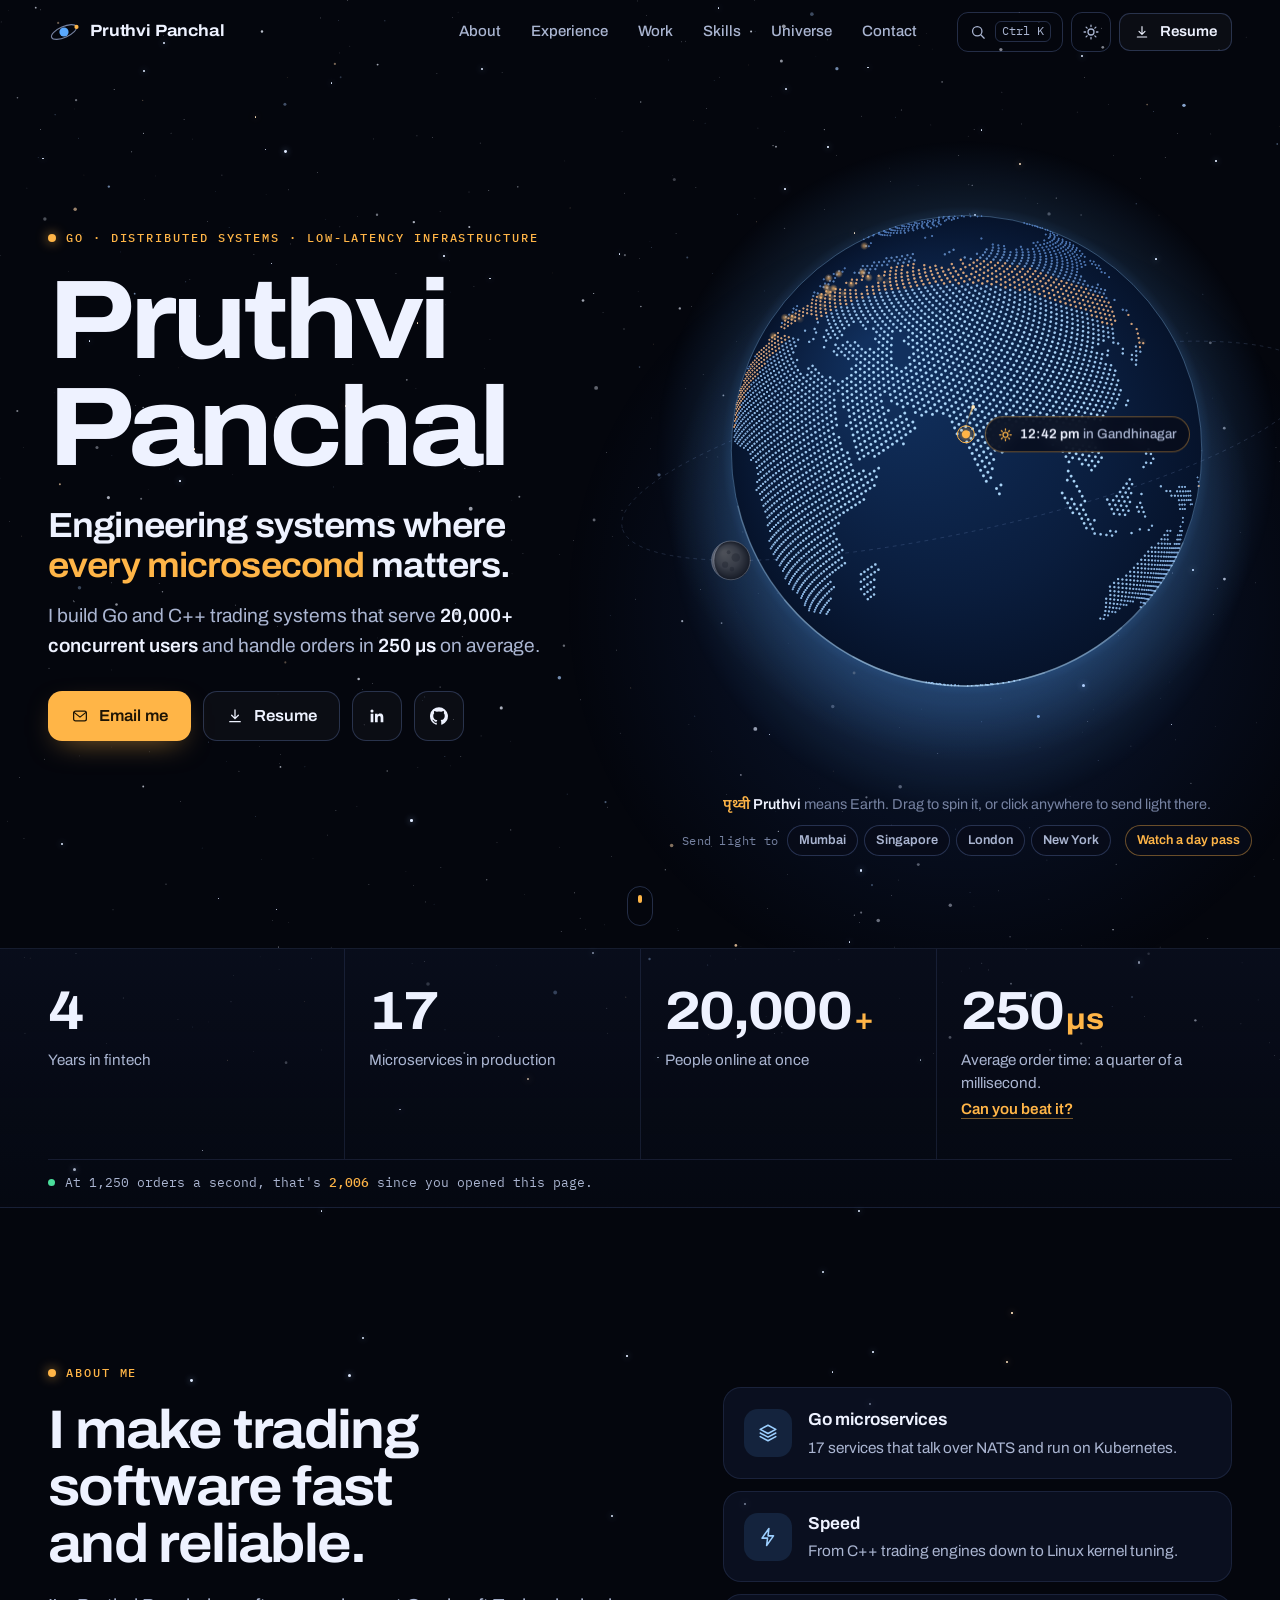
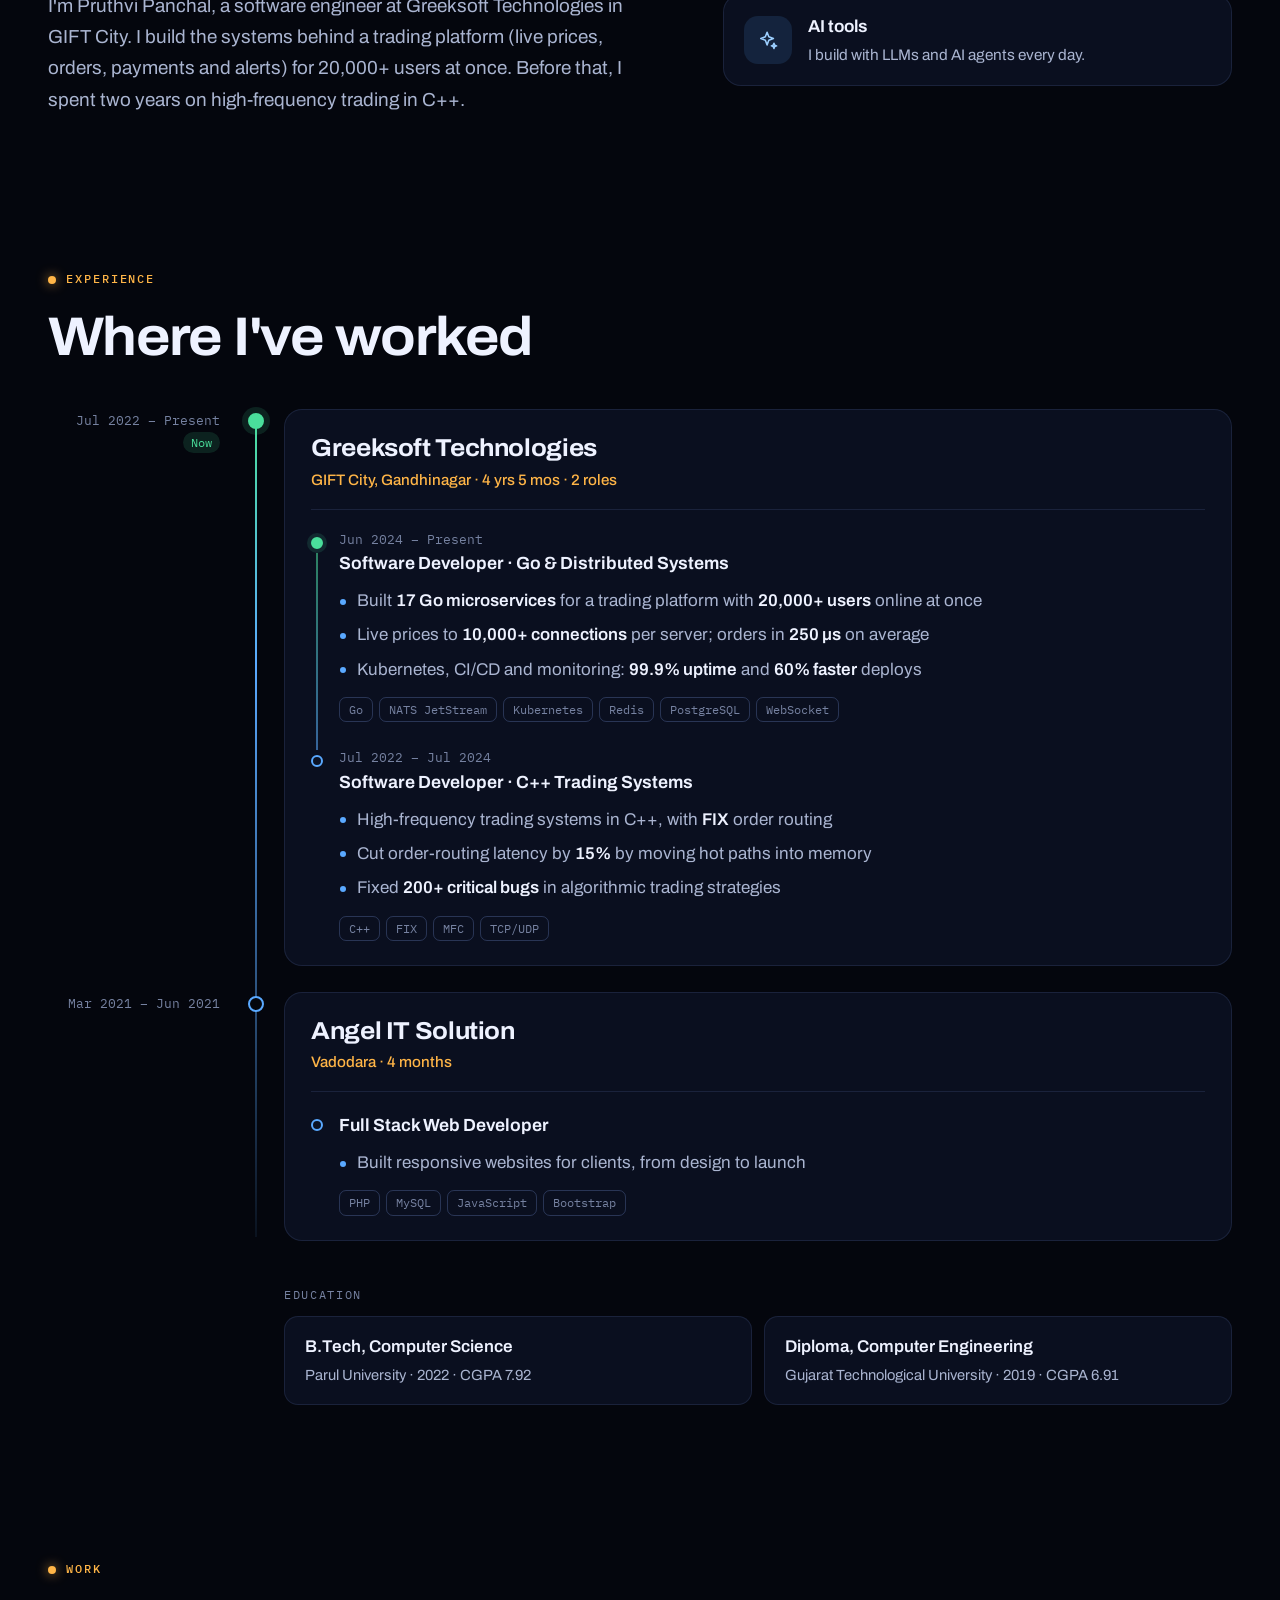
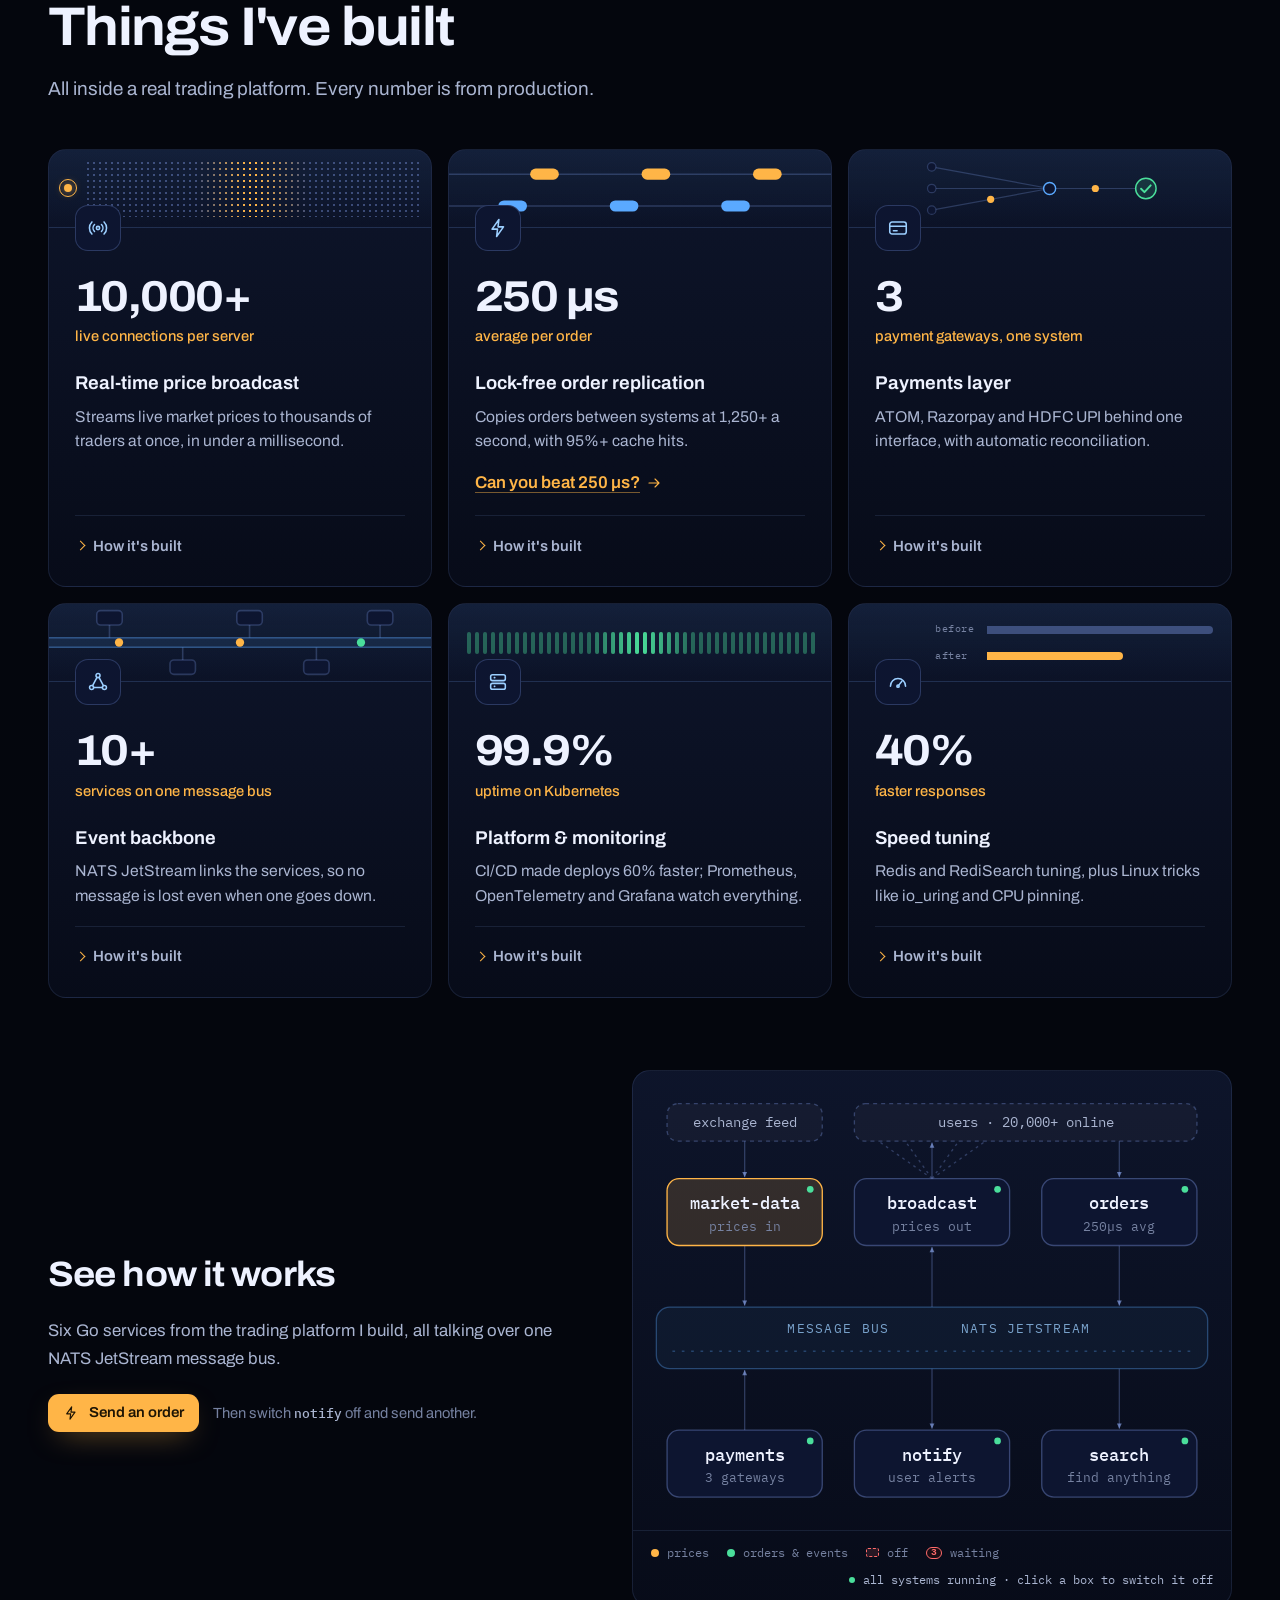
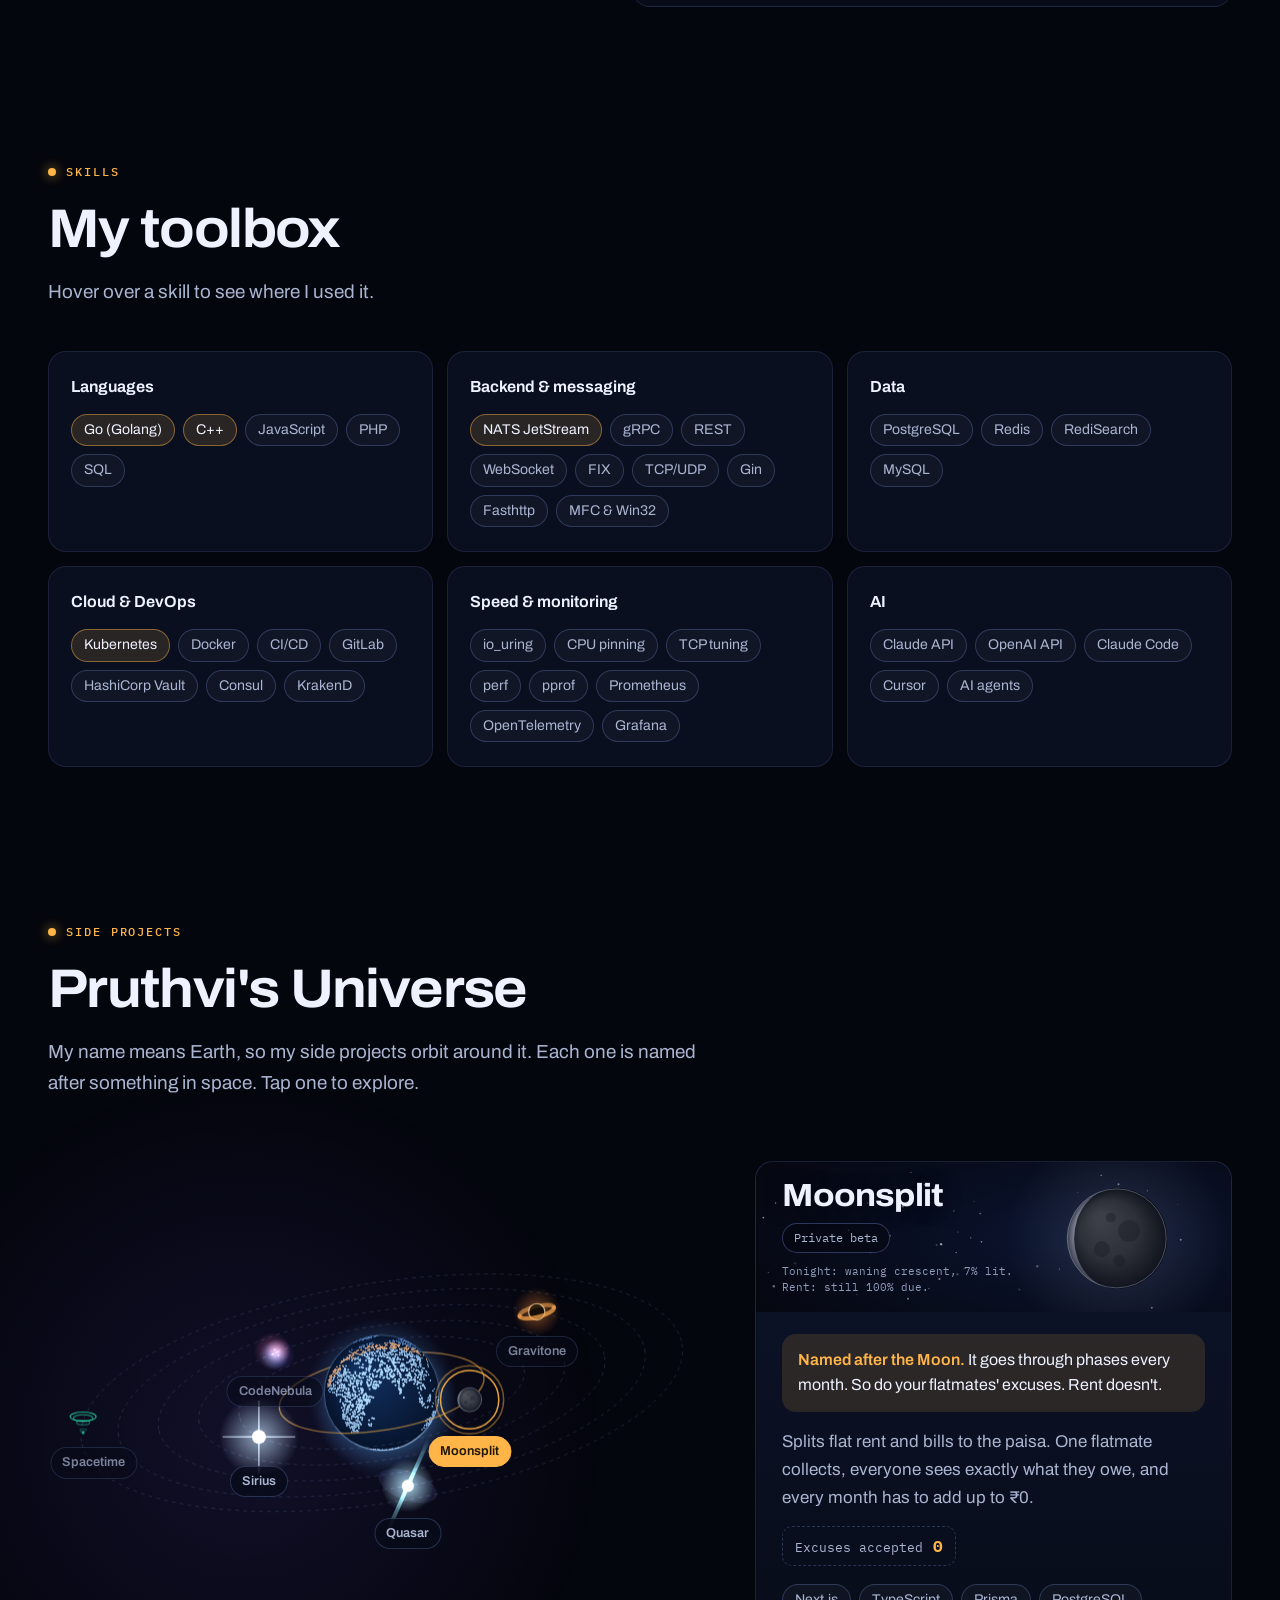
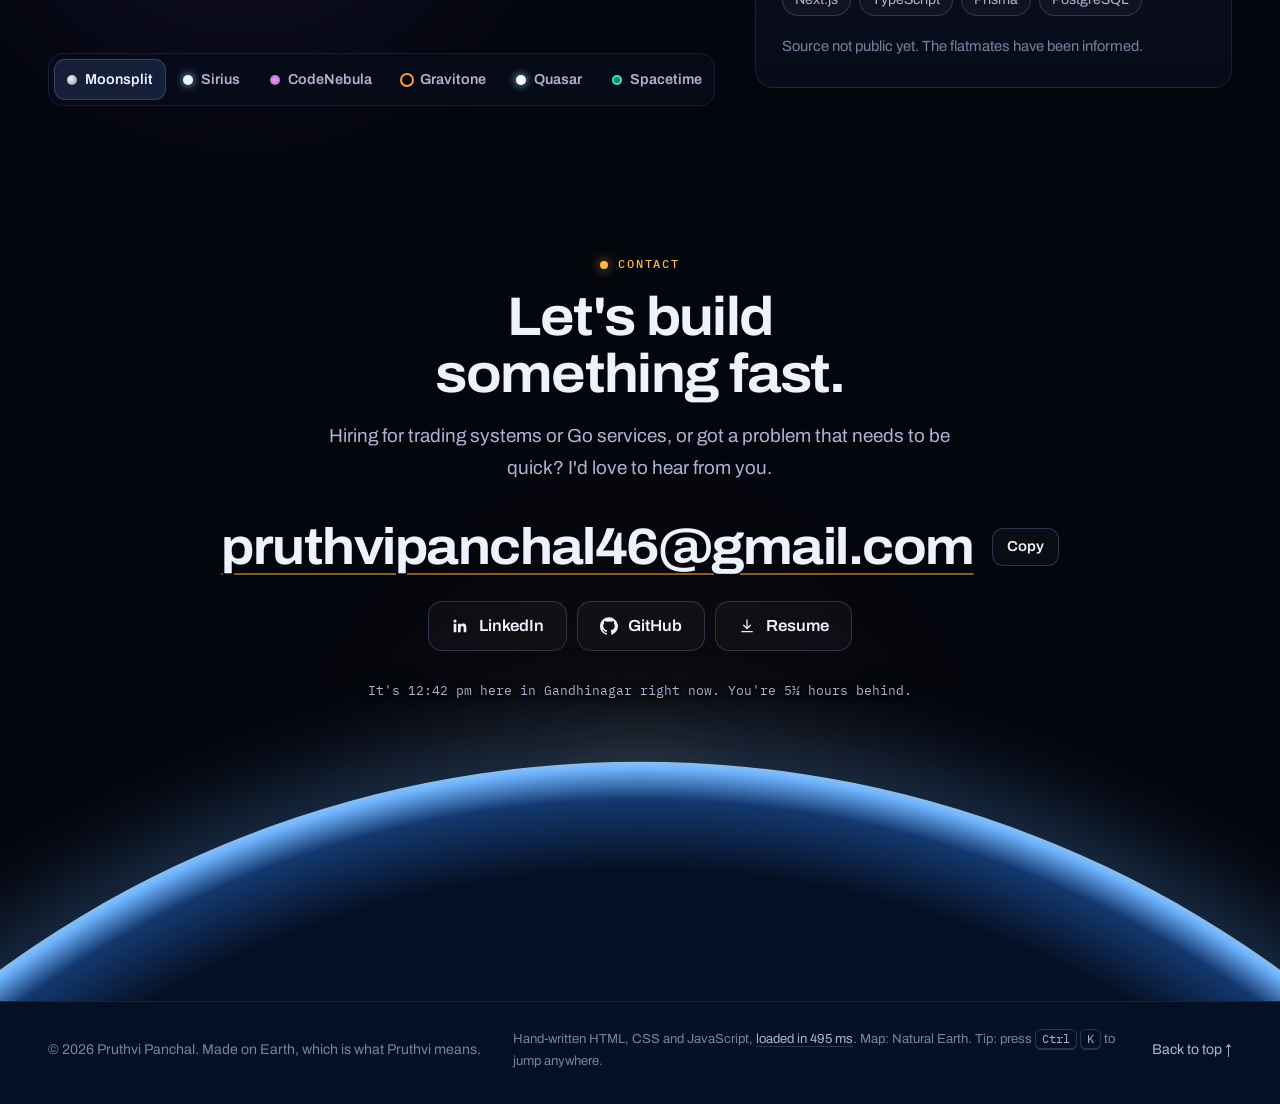
==== commit f64d71f3: "Help Google match the site to Pruthvi Panchal's name" ====
--- a/index.html
+++ b/index.html
@@ -12,7 +12,7 @@
   <meta name="theme-color" content="#04060D">
 
   <meta property="og:type" content="profile">
-  <meta property="og:site_name" content="pruthvip.tech">
+  <meta property="og:site_name" content="Pruthvi Panchal">
   <meta property="og:url" content="https://pruthvip.tech/">
   <meta property="og:title" content="Pruthvi Panchal | Go, Distributed Systems &amp; Low-Latency Engineer">
   <meta property="og:description" content="Engineering systems where every microsecond matters. Go and C++ trading systems: 20,000+ concurrent users, 250 µs per order on average.">
@@ -74,13 +74,14 @@
         "mainEntity": { "@id": "https://pruthvip.tech/#person" },
         "primaryImageOfPage": "https://pruthvip.tech/assets/og-image.png",
         "dateCreated": "2026-10-25",
-        "dateModified": "2026-11-12",
+        "dateModified": "2026-11-13",
         "inLanguage": "en"
       },
       {
         "@type": "Person",
         "@id": "https://pruthvip.tech/#person",
         "name": "Pruthvi Panchal",
+        "alternateName": "pruthvipanchal",
         "givenName": "Pruthvi",
         "familyName": "Panchal",
         "url": "https://pruthvip.tech/",
@@ -196,7 +197,9 @@
       <div class="wrap hero-grid">
         <div class="hero-copy">
           <p class="kicker hero-kicker"><span>Go · <span class="nowrap">Distributed systems</span> · <span class="nowrap">Low-latency infrastructure</span></span></p>
-          <h1 id="hero-title" class="hero-title"><span class="line"><span>Pruthvi</span></span><span class="line"><span>Panchal</span></span></h1>
+          <!-- Keep the space between the two lines: without it, anything that reads the text and
+               not the layout (search engines, copy and paste) sees one word, "PruthviPanchal". -->
+          <h1 id="hero-title" class="hero-title"><span class="line"><span>Pruthvi</span></span> <span class="line"><span>Panchal</span></span></h1>
           <p class="hero-tagline">Engineering systems where <em>every microsecond</em> matters.</p>
           <p class="hero-lead">I build Go and C++ trading systems that serve <b>20,000+ concurrent users</b> and handle orders in <b>250&nbsp;µs</b> on average.</p>
           <div class="hero-actions">
@@ -275,7 +278,7 @@
         <div data-reveal>
           <p class="kicker">About me</p>
           <h2 id="about-title">I make trading software fast and reliable.</h2>
-          <p class="lead">I'm a software engineer at Greeksoft Technologies in GIFT City. I build the systems behind a trading platform (live prices, orders, payments and alerts) for 20,000+ users at once. Before that, I spent two years on high-frequency trading in C++.</p>
+          <p class="lead">I'm Pruthvi Panchal, a software engineer at Greeksoft Technologies in GIFT City. I build the systems behind a trading platform (live prices, orders, payments and alerts) for 20,000+ users at once. Before that, I spent two years on high-frequency trading in C++.</p>
         </div>
         <ul class="focus">
           <li data-reveal>
